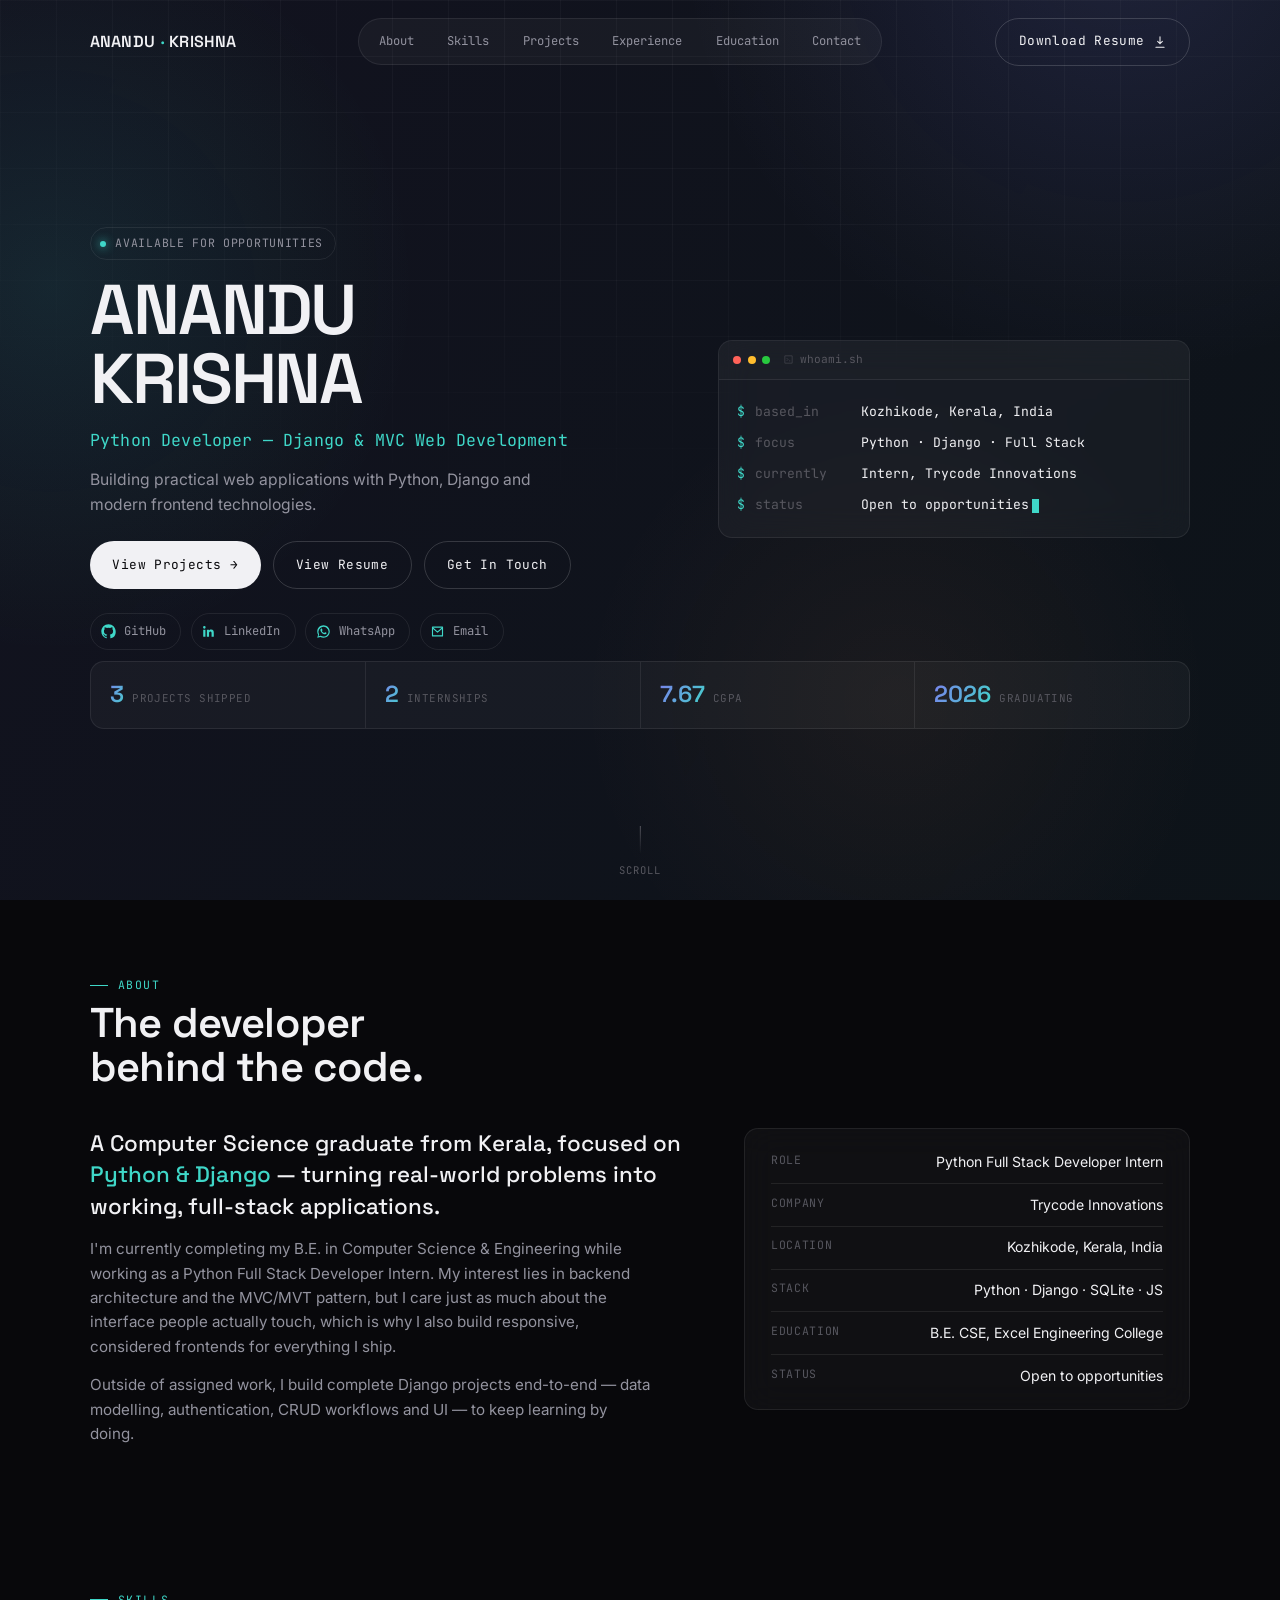
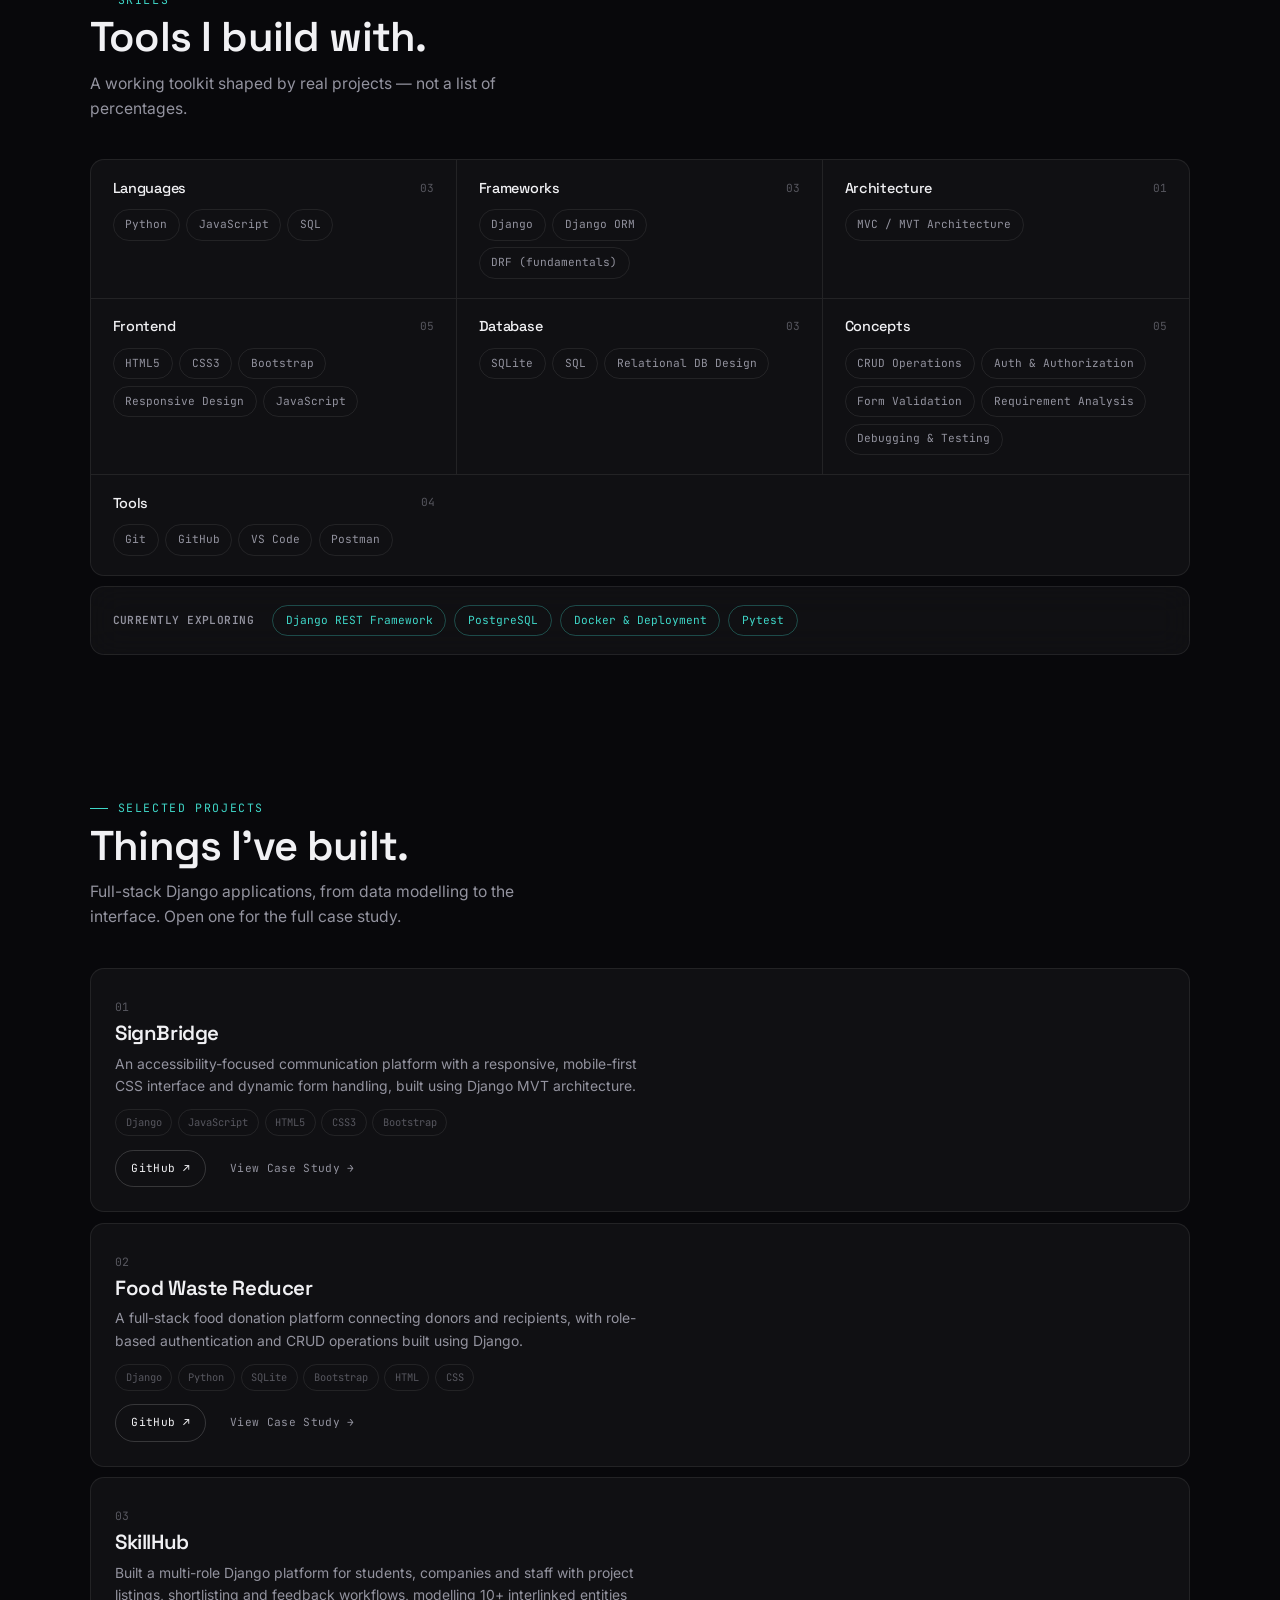
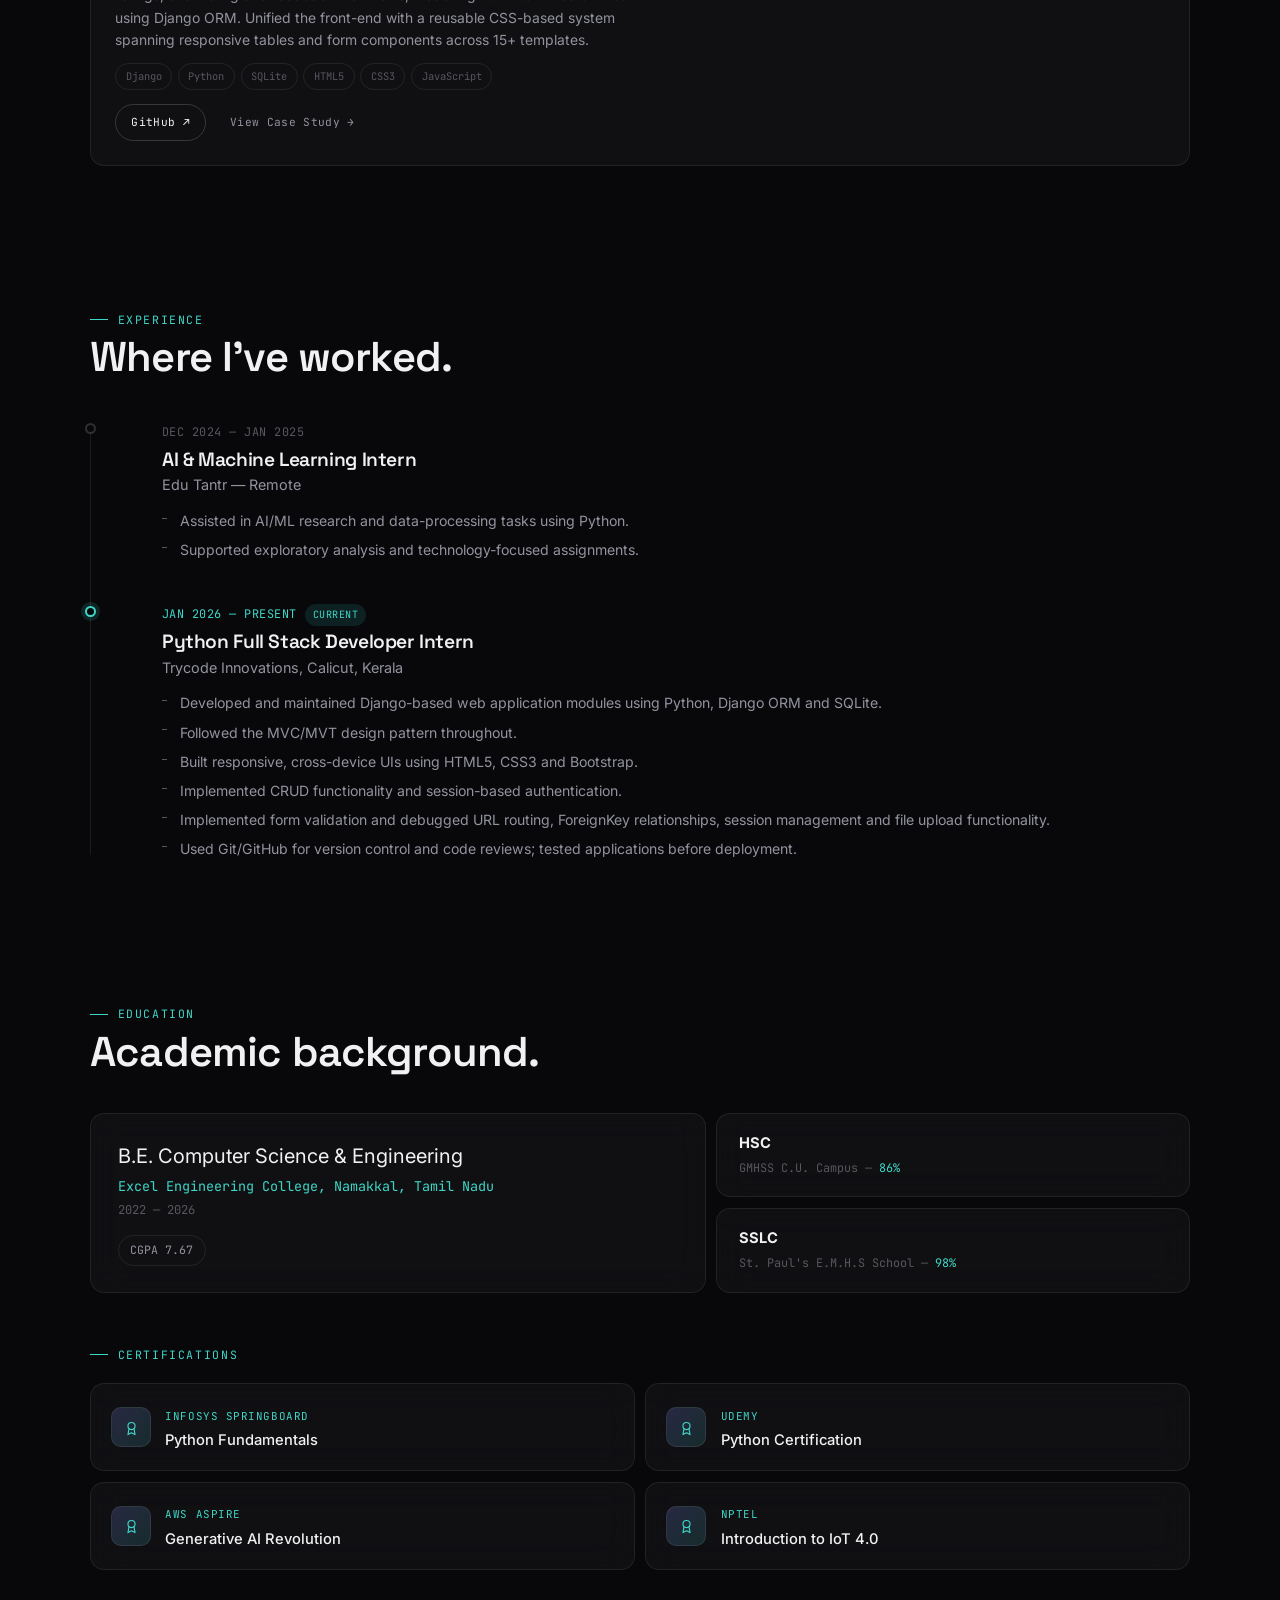
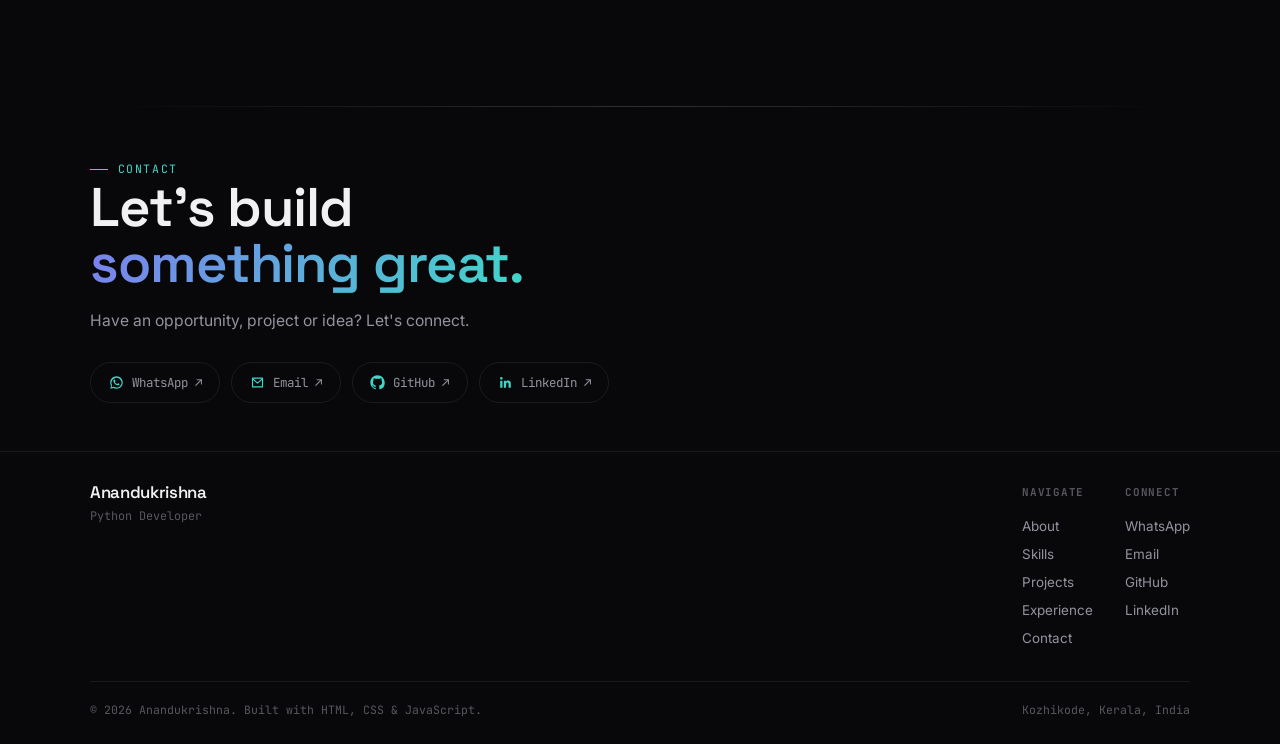
==== index.html @ 9c90a374 "Add portfolio website" ====
<!DOCTYPE html>
<html lang="en">
<head>
<meta charset="UTF-8">
<meta name="viewport" content="width=device-width, initial-scale=1, viewport-fit=cover">
<title>Anandukrishna — Python Developer | Django &amp; Full Stack Web Development</title>
<meta name="description" content="Portfolio of Anandukrishna, a Python developer specializing in Django and full-stack web development. Explore projects including SignBridge, Food Waste Reducer and SkillHub.">
<meta name="author" content="Anandukrishna">
<link rel="canonical" href="https://anandukrishnavp.example.com/">

<!-- Open Graph -->
<meta property="og:type" content="website">
<meta property="og:title" content="Anandukrishna — Python Developer">
<meta property="og:description" content="Python / Django developer building practical, full-stack web applications.">
<meta property="og:url" content="https://anandukrishnavp.example.com/">
<meta property="og:image" content="assets/images/og-cover.jpg">

<!-- Twitter -->
<meta name="twitter:card" content="summary_large_image">
<meta name="twitter:title" content="Anandukrishna — Python Developer">
<meta name="twitter:description" content="Python / Django developer building practical, full-stack web applications.">
<meta name="twitter:image" content="assets/images/og-cover.jpg">

<link rel="icon" href="assets/icons/favicon.svg" type="image/svg+xml">
<link rel="manifest" href="site.webmanifest">
<meta name="theme-color" content="#08080b">

<link rel="preconnect" href="https://fonts.googleapis.com">
<link rel="preconnect" href="https://fonts.gstatic.com" crossorigin>
<link rel="stylesheet" href="css/style.css">
<link rel="stylesheet" href="css/responsive.css">
<link rel="stylesheet" href="css/animations.css">

<!-- Structured data -->
<script type="application/ld+json">
{
  "@context": "https://schema.org",
  "@type": "Person",
  "name": "Anandukrishna",
  "jobTitle": "Python Developer",
  "email": "mailto:anandukrrishna@gmail.com",
  "url": "https://anandukrishnavp.example.com/",
  "sameAs": [
    "https://linkedin.com/in/anandukrishnavp88",
    "https://github.com/anandukrishna-git"
  ],
  "address": {
    "@type": "PostalAddress",
    "addressLocality": "Kozhikode",
    "addressRegion": "Kerala",
    "addressCountry": "IN"
  }
}
</script>
</head>
<body>

<a href="#main" class="skip-link">Skip to content</a>

<!-- ============ AMBIENT BACKGROUND ============ -->
<div class="bg-field" aria-hidden="true"></div>
<div class="bg-grid" aria-hidden="true"></div>

<!-- ============ LOADER ============ -->
<div id="loader" aria-hidden="true">
  <div class="loader-name mono">anandukrishna.init</div>
  <div class="loader-bar"><div class="loader-bar-fill" id="loader-fill"></div></div>
</div>

<!-- ============ SCROLL PROGRESS ============ -->
<div id="scroll-progress"></div>

<!-- ============ NAVIGATION ============ -->
<header id="navbar">
  <div class="wrap nav-inner">
    <button type="button" class="nav-logo" id="profile-trigger" aria-haspopup="dialog" aria-expanded="false" aria-controls="profile-popover">
      ANANDU<span class="dot">·</span>KRISHNA
    </button>

    <!-- Compact profile popover, anchored under the navbar name -->
    <div class="profile-popover" id="profile-popover" role="dialog" aria-label="Profile" aria-hidden="true">
      <span class="profile-popover-avatar">
        <img src="assets/profile/dummy-profile.svg" alt="Anandukrishna profile photo">
      </span>
      <span class="profile-popover-name">Anandukrishna</span>
      <span class="profile-popover-role mono">Python Developer</span>
      <span class="profile-popover-loc mono">
        <svg viewBox="0 0 24 24" fill="none" stroke="currentColor" stroke-width="1.8" stroke-linecap="round" stroke-linejoin="round" aria-hidden="true"><path d="M12 21s7-6.5 7-11.5A7 7 0 0 0 5 9.5C5 14.5 12 21 12 21z"/><circle cx="12" cy="9.5" r="2.3"/></svg>
        Kozhikode, Kerala, India
      </span>
    </div>

    <nav class="nav-links" aria-label="Primary">
      <a href="#about" data-nav>About</a>
      <a href="#skills" data-nav>Skills</a>
      <a href="#projects" data-nav>Projects</a>
      <a href="#experience" data-nav>Experience</a>
      <a href="#education" data-nav>Education</a>
      <a href="#contact" data-nav>Contact</a>
    </nav>
    <div class="nav-right">
      <a href="assets/resume/Anandukrishna_Python_Developer_Resume.pdf" download class="btn btn-outline nav-resume">
        <span class="nav-resume-full">Download Resume</span><span class="nav-resume-short">Resume</span>
        <svg viewBox="0 0 24 24" fill="none" stroke="currentColor" stroke-width="1.8" stroke-linecap="round" stroke-linejoin="round"><path d="M12 3v12m0 0-4-4m4 4 4-4M5 21h14"/></svg>
      </a>
      <button class="nav-toggle" id="nav-toggle" aria-label="Open menu" aria-expanded="false" aria-controls="mobile-menu">
        <span></span><span></span><span></span>
      </button>
    </div>
  </div>
</header>

<!-- ============ MOBILE MENU (compact dropdown) ============ -->
<div class="mobile-menu" id="mobile-menu" aria-hidden="true">
  <nav aria-label="Mobile" class="mobile-menu-nav">
    <a href="#about" data-nav-mobile><span>About</span></a>
    <a href="#skills" data-nav-mobile><span>Skills</span></a>
    <a href="#projects" data-nav-mobile><span>Projects</span></a>
    <a href="#experience" data-nav-mobile><span>Experience</span></a>
    <a href="#education" data-nav-mobile><span>Education</span></a>
    <a href="#contact" data-nav-mobile><span>Contact</span></a>
  </nav>
  <div class="mobile-menu-divider"></div>
  <div class="mobile-menu-socials">
    <a href="https://wa.me/918921303751" target="_blank" rel="noopener">WhatsApp ↗</a>
    <a href="mailto:anandukrrishna@gmail.com">Email ↗</a>
    <a href="https://github.com/anandukrishna-git" target="_blank" rel="noopener">GitHub ↗</a>
    <a href="https://linkedin.com/in/anandukrishnavp88" target="_blank" rel="noopener">LinkedIn ↗</a>
  </div>
  <div class="mobile-menu-divider"></div>
  <a href="assets/resume/Anandukrishna_Python_Developer_Resume.pdf" download class="btn btn-primary mobile-menu-resume">
    Download Resume
    <svg viewBox="0 0 24 24" fill="none" stroke="currentColor" stroke-width="1.8" stroke-linecap="round" stroke-linejoin="round"><path d="M12 3v12m0 0-4-4m4 4 4-4M5 21h14"/></svg>
  </a>
</div>

<main id="main">

  <!-- ============ HERO ============ -->
  <section id="hero">
    <div class="wrap">
      <div class="hero-grid">
        <div class="hero-main">
          <div class="hero-status"><span class="status-dot"></span> AVAILABLE FOR OPPORTUNITIES</div>
          <h1 class="hero-name">
            <span class="line">ANANDU</span>
            <span class="line">KRISHNA</span>
          </h1>
          <div class="hero-role mono">Python Developer — Django &amp; MVC Web Development</div>
          <p class="hero-desc">Building practical web applications with Python, Django and modern frontend technologies.</p>
          <div class="hero-cta">
            <a href="#projects" class="btn btn-primary">View Projects →</a>
            <a href="assets/resume/Anandukrishna_Python_Developer_Resume.pdf" id="view-resume" target="_blank" rel="noopener" class="btn btn-outline">View Resume</a>
            <a href="#contact" class="btn btn-outline">Get In Touch</a>
          </div>
          <div class="hero-socials">
            <a href="https://github.com/anandukrishna-git" target="_blank" rel="noopener">
              <svg viewBox="0 0 24 24" fill="currentColor" aria-hidden="true"><path d="M12 .5C5.65.5.5 5.65.5 12c0 5.08 3.29 9.39 7.86 10.91.58.1.79-.25.79-.56 0-.28-.01-1.02-.02-2-3.2.7-3.88-1.54-3.88-1.54-.52-1.34-1.28-1.7-1.28-1.7-1.05-.72.08-.7.08-.7 1.16.08 1.77 1.2 1.77 1.2 1.03 1.77 2.71 1.26 3.37.96.1-.75.4-1.26.73-1.55-2.56-.29-5.25-1.28-5.25-5.7 0-1.26.45-2.29 1.19-3.1-.12-.29-.52-1.46.11-3.05 0 0 .97-.31 3.18 1.18a11 11 0 0 1 5.79 0c2.2-1.49 3.17-1.18 3.17-1.18.64 1.59.24 2.76.12 3.05.74.81 1.18 1.84 1.18 3.1 0 4.43-2.69 5.4-5.26 5.69.41.36.78 1.08.78 2.17 0 1.56-.02 2.82-.02 3.2 0 .31.21.67.8.56A10.52 10.52 0 0 0 23.5 12c0-6.35-5.15-11.5-11.5-11.5z"/></svg>
              GitHub
            </a>
            <a href="https://linkedin.com/in/anandukrishnavp88" target="_blank" rel="noopener">
              <svg viewBox="0 0 24 24" fill="currentColor" aria-hidden="true"><path d="M20.45 20.45h-3.55v-5.57c0-1.33-.02-3.03-1.85-3.03-1.86 0-2.14 1.45-2.14 2.94v5.66H9.36V9h3.41v1.56h.05c.48-.9 1.63-1.85 3.36-1.85 3.6 0 4.27 2.37 4.27 5.45v6.29zM5.34 7.43a2.06 2.06 0 1 1 0-4.12 2.06 2.06 0 0 1 0 4.12zM7.12 20.45H3.56V9h3.56v11.45z"/></svg>
              LinkedIn
            </a>
            <a href="https://wa.me/918921303751" target="_blank" rel="noopener">
              <svg viewBox="0 0 24 24" fill="currentColor" aria-hidden="true"><path d="M12.02 2C6.5 2 2 6.48 2 12c0 1.85.5 3.58 1.36 5.07L2 22l5.07-1.33A9.94 9.94 0 0 0 12.02 22c5.52 0 10-4.48 10-10s-4.48-10-10-10zm0 18.13c-1.6 0-3.13-.44-4.44-1.24l-.32-.19-3.15.83.84-3.07-.21-.32A8.12 8.12 0 1 1 20.15 12c0 4.5-3.63 8.13-8.13 8.13zm4.5-6.1c-.25-.12-1.45-.72-1.68-.8-.23-.08-.39-.12-.56.12-.16.25-.64.8-.78.96-.14.16-.29.18-.53.06-.25-.12-1.05-.39-2-1.23-.74-.66-1.24-1.48-1.39-1.73-.14-.25-.02-.38.11-.5.11-.11.25-.29.37-.43.12-.15.16-.25.24-.41.08-.17.04-.31-.02-.43-.06-.12-.56-1.36-.77-1.86-.2-.49-.41-.42-.56-.43-.14-.01-.31-.01-.47-.01-.16 0-.43.06-.65.31-.23.25-.85.83-.85 2.03s.87 2.36 1 2.52c.12.16 1.7 2.6 4.13 3.64.58.25 1.03.4 1.38.51.58.18 1.11.16 1.53.1.47-.07 1.45-.59 1.65-1.16.2-.57.2-1.06.14-1.16-.06-.1-.22-.16-.47-.28z"/></svg>
              WhatsApp
            </a>
            <a href="mailto:anandukrrishna@gmail.com">
              <svg viewBox="0 0 24 24" fill="none" stroke="currentColor" stroke-width="1.8" stroke-linecap="round" stroke-linejoin="round" aria-hidden="true"><path d="M4 5h16v14H4z"/><path d="m4 6 8 7 8-7"/></svg>
              Email
            </a>
          </div>
        </div>

        <div class="glass terminal" aria-hidden="true">
          <div class="terminal-bar">
            <span class="dots"><span></span><span></span><span></span></span>
            <span class="terminal-title">
              <svg viewBox="0 0 24 24" fill="none" stroke="currentColor" stroke-width="1.6"><path d="M4 4h16v16H4z"/><path d="m8 9 3 3-3 3M13 15h3"/></svg>
              whoami.sh
            </span>
          </div>
          <div class="terminal-body">
            <div class="terminal-row"><span class="prompt">$</span><span class="key">based_in</span><span class="val">Kozhikode, Kerala, India</span></div>
            <div class="terminal-row"><span class="prompt">$</span><span class="key">focus</span><span class="val">Python · Django · Full Stack</span></div>
            <div class="terminal-row"><span class="prompt">$</span><span class="key">currently</span><span class="val">Intern, Trycode Innovations</span></div>
            <div class="terminal-row"><span class="prompt">$</span><span class="key">status</span><span class="val">Open to opportunities<span class="terminal-cursor"></span></span></div>
          </div>
        </div>
      </div>

      <div class="stats-row reveal">
        <div class="stat-cell"><span class="stat-num">3</span><span class="stat-label">Projects Shipped</span></div>
        <div class="stat-cell"><span class="stat-num">2</span><span class="stat-label">Internships</span></div>
        <div class="stat-cell"><span class="stat-num">7.67</span><span class="stat-label">CGPA</span></div>
        <div class="stat-cell"><span class="stat-num">2026</span><span class="stat-label">Graduating</span></div>
      </div>
    </div>
    <div class="hero-scroll-cue"><span class="scroll-line"></span>SCROLL</div>
  </section>

  <!-- ============ ABOUT ============ -->
  <section id="about">
    <div class="wrap">
      <div class="section-head reveal">
        <span class="eyebrow">About</span>
        <h2 class="section-title">The developer<br>behind the code.</h2>
      </div>
      <div class="about-grid">
        <div class="reveal">
          <p class="about-lead">A Computer Science graduate from Kerala, focused on <em>Python &amp; Django</em> — turning real-world problems into working, full-stack applications.</p>
          <p class="about-copy">I'm currently completing my B.E. in Computer Science &amp; Engineering while working as a Python Full Stack Developer Intern. My interest lies in backend architecture and the MVC/MVT pattern, but I care just as much about the interface people actually touch, which is why I also build responsive, considered frontends for everything I ship.</p>
          <p class="about-copy">Outside of assigned work, I build complete Django projects end-to-end — data modelling, authentication, CRUD workflows and UI — to keep learning by doing.</p>
        </div>
        <div class="glass about-panel reveal">
          <div class="about-panel-row"><span>Role</span><span>Python Full Stack Developer Intern</span></div>
          <div class="about-panel-row"><span>Company</span><span>Trycode Innovations</span></div>
          <div class="about-panel-row"><span>Location</span><span>Kozhikode, Kerala, India</span></div>
          <div class="about-panel-row"><span>Stack</span><span>Python · Django · SQLite · JS</span></div>
          <div class="about-panel-row"><span>Education</span><span>B.E. CSE, Excel Engineering College</span></div>
          <div class="about-panel-row"><span>Status</span><span>Open to opportunities</span></div>
        </div>
      </div>
    </div>
  </section>

  <!-- ============ SKILLS ============ -->
  <section id="skills">
    <div class="wrap">
      <div class="section-head reveal">
        <span class="eyebrow">Skills</span>
        <h2 class="section-title">Tools I build with.</h2>
        <p class="section-sub">A working toolkit shaped by real projects — not a list of percentages.</p>
      </div>
      <div class="skills-groups">
        <div class="skill-group reveal">
          <div class="skill-group-head"><h4>Languages</h4><span class="count">03</span></div>
          <div class="skill-tags"><span class="skill-tag">Python</span><span class="skill-tag">JavaScript</span><span class="skill-tag">SQL</span></div>
        </div>
        <div class="skill-group reveal">
          <div class="skill-group-head"><h4>Frameworks</h4><span class="count">03</span></div>
          <div class="skill-tags"><span class="skill-tag">Django</span><span class="skill-tag">Django ORM</span><span class="skill-tag">DRF (fundamentals)</span></div>
        </div>
        <div class="skill-group reveal">
          <div class="skill-group-head"><h4>Architecture</h4><span class="count">01</span></div>
          <div class="skill-tags"><span class="skill-tag">MVC / MVT Architecture</span></div>
        </div>
        <div class="skill-group reveal">
          <div class="skill-group-head"><h4>Frontend</h4><span class="count">05</span></div>
          <div class="skill-tags"><span class="skill-tag">HTML5</span><span class="skill-tag">CSS3</span><span class="skill-tag">Bootstrap</span><span class="skill-tag">Responsive Design</span><span class="skill-tag">JavaScript</span></div>
        </div>
        <div class="skill-group reveal">
          <div class="skill-group-head"><h4>Database</h4><span class="count">03</span></div>
          <div class="skill-tags"><span class="skill-tag">SQLite</span><span class="skill-tag">SQL</span><span class="skill-tag">Relational DB Design</span></div>
        </div>
        <div class="skill-group reveal">
          <div class="skill-group-head"><h4>Concepts</h4><span class="count">05</span></div>
          <div class="skill-tags"><span class="skill-tag">CRUD Operations</span><span class="skill-tag">Auth &amp; Authorization</span><span class="skill-tag">Form Validation</span><span class="skill-tag">Requirement Analysis</span><span class="skill-tag">Debugging &amp; Testing</span></div>
        </div>
        <div class="skill-group reveal">
          <div class="skill-group-head"><h4>Tools</h4><span class="count">04</span></div>
          <div class="skill-tags"><span class="skill-tag">Git</span><span class="skill-tag">GitHub</span><span class="skill-tag">VS Code</span><span class="skill-tag">Postman</span></div>
        </div>
      </div>
      <div class="glass learning-card reveal">
        <h4>Currently exploring</h4>
        <div class="learning-tags">
          <span>Django REST Framework</span>
          <span>PostgreSQL</span>
          <span>Docker &amp; Deployment</span>
          <span>Pytest</span>
        </div>
      </div>
    </div>
  </section>

  <!-- ============ PROJECTS ============ -->
  <section id="projects">
    <div class="wrap">
      <div class="section-head reveal">
        <span class="eyebrow">Selected Projects</span>
        <h2 class="section-title">Things I've built.</h2>
        <p class="section-sub">Full-stack Django applications, from data modelling to the interface. Open one for the full case study.</p>
      </div>
      <div class="project-list" id="project-list"><!-- injected by js/projects.js --></div>
    </div>
  </section>

  <!-- ============ EXPERIENCE ============ -->
  <section id="experience">
    <div class="wrap">
      <div class="section-head reveal">
        <span class="eyebrow">Experience</span>
        <h2 class="section-title">Where I've worked.</h2>
      </div>
      <div class="timeline reveal">
        <div class="timeline-line"><div class="timeline-progress" id="timeline-progress"></div></div>

        <div class="timeline-item">
          <span class="timeline-dot"></span>
          <div class="timeline-period">DEC 2024 — JAN 2025</div>
          <h3 class="timeline-role">AI &amp; Machine Learning Intern</h3>
          <div class="timeline-org">Edu Tantr — Remote</div>
          <ul class="timeline-list">
            <li>Assisted in AI/ML research and data-processing tasks using Python.</li>
            <li>Supported exploratory analysis and technology-focused assignments.</li>
          </ul>
        </div>

        <div class="timeline-item is-current">
          <span class="timeline-dot"></span>
          <div class="timeline-period">JAN 2026 — PRESENT <span class="timeline-badge">CURRENT</span></div>
          <h3 class="timeline-role">Python Full Stack Developer Intern</h3>
          <div class="timeline-org">Trycode Innovations, Calicut, Kerala</div>
          <ul class="timeline-list">
            <li>Developed and maintained Django-based web application modules using Python, Django ORM and SQLite.</li>
            <li>Followed the MVC/MVT design pattern throughout.</li>
            <li>Built responsive, cross-device UIs using HTML5, CSS3 and Bootstrap.</li>
            <li>Implemented CRUD functionality and session-based authentication.</li>
            <li>Implemented form validation and debugged URL routing, ForeignKey relationships, session management and file upload functionality.</li>
            <li>Used Git/GitHub for version control and code reviews; tested applications before deployment.</li>
          </ul>
        </div>
      </div>
    </div>
  </section>

  <!-- ============ EDUCATION ============ -->
  <section id="education">
    <div class="wrap">
      <div class="section-head reveal">
        <span class="eyebrow">Education</span>
        <h2 class="section-title">Academic background.</h2>
      </div>
      <div class="edu-grid">
        <div class="glass edu-main reveal">
          <div class="edu-degree">B.E. Computer Science &amp; Engineering</div>
          <div class="edu-school">Excel Engineering College, Namakkal, Tamil Nadu</div>
          <div class="edu-period">2022 — 2026</div>
          <span class="edu-cgpa">CGPA 7.67</span>
        </div>
        <div class="edu-secondary reveal">
          <div class="glass">
            <h5>HSC</h5>
            <p>GMHSS C.U. Campus — <span class="score">86%</span></p>
          </div>
          <div class="glass">
            <h5>SSLC</h5>
            <p>St. Paul's E.M.H.S School — <span class="score">98%</span></p>
          </div>
        </div>
      </div>

      <div class="section-head reveal cert-head">
        <span class="eyebrow">Certifications</span>
      </div>
      <div class="cert-grid" id="cert-grid"><!-- injected --></div>
    </div>
  </section>

  <!-- ============ CONTACT ============ -->
  <section id="contact">
    <div class="wrap">
      <div class="divider reveal contact-divider"></div>
      <span class="eyebrow reveal">Contact</span>
      <h2 class="contact-headline reveal">Let's build<br><span class="gradient-text">something great.</span></h2>
      <p class="contact-sub reveal">Have an opportunity, project or idea? Let's connect.</p>

      <div class="contact-socials reveal">
        <a class="social-pill" href="https://wa.me/918921303751" target="_blank" rel="noopener">
          <svg viewBox="0 0 24 24" fill="currentColor" aria-hidden="true"><path d="M12.02 2C6.5 2 2 6.48 2 12c0 1.85.5 3.58 1.36 5.07L2 22l5.07-1.33A9.94 9.94 0 0 0 12.02 22c5.52 0 10-4.48 10-10s-4.48-10-10-10zm0 18.13c-1.6 0-3.13-.44-4.44-1.24l-.32-.19-3.15.83.84-3.07-.21-.32A8.12 8.12 0 1 1 20.15 12c0 4.5-3.63 8.13-8.13 8.13zm4.5-6.1c-.25-.12-1.45-.72-1.68-.8-.23-.08-.39-.12-.56.12-.16.25-.64.8-.78.96-.14.16-.29.18-.53.06-.25-.12-1.05-.39-2-1.23-.74-.66-1.24-1.48-1.39-1.73-.14-.25-.02-.38.11-.5.11-.11.25-.29.37-.43.12-.15.16-.25.24-.41.08-.17.04-.31-.02-.43-.06-.12-.56-1.36-.77-1.86-.2-.49-.41-.42-.56-.43-.14-.01-.31-.01-.47-.01-.16 0-.43.06-.65.31-.23.25-.85.83-.85 2.03s.87 2.36 1 2.52c.12.16 1.7 2.6 4.13 3.64.58.25 1.03.4 1.38.51.58.18 1.11.16 1.53.1.47-.07 1.45-.59 1.65-1.16.2-.57.2-1.06.14-1.16-.06-.1-.22-.16-.47-.28z"/></svg>
          WhatsApp ↗
        </a>
        <a class="social-pill" href="mailto:anandukrrishna@gmail.com">
          <svg viewBox="0 0 24 24" fill="none" stroke="currentColor" stroke-width="1.8" stroke-linecap="round" stroke-linejoin="round" aria-hidden="true"><path d="M4 5h16v14H4z"/><path d="m4 6 8 7 8-7"/></svg>
          Email ↗
        </a>
        <a class="social-pill" href="https://github.com/anandukrishna-git" target="_blank" rel="noopener">
          <svg viewBox="0 0 24 24" fill="currentColor" aria-hidden="true"><path d="M12 .5C5.65.5.5 5.65.5 12c0 5.08 3.29 9.39 7.86 10.91.58.1.79-.25.79-.56 0-.28-.01-1.02-.02-2-3.2.7-3.88-1.54-3.88-1.54-.52-1.34-1.28-1.7-1.28-1.7-1.05-.72.08-.7.08-.7 1.16.08 1.77 1.2 1.77 1.2 1.03 1.77 2.71 1.26 3.37.96.1-.75.4-1.26.73-1.55-2.56-.29-5.25-1.28-5.25-5.7 0-1.26.45-2.29 1.19-3.1-.12-.29-.52-1.46.11-3.05 0 0 .97-.31 3.18 1.18a11 11 0 0 1 5.79 0c2.2-1.49 3.17-1.18 3.17-1.18.64 1.59.24 2.76.12 3.05.74.81 1.18 1.84 1.18 3.1 0 4.43-2.69 5.4-5.26 5.69.41.36.78 1.08.78 2.17 0 1.56-.02 2.82-.02 3.2 0 .31.21.67.8.56A10.52 10.52 0 0 0 23.5 12c0-6.35-5.15-11.5-11.5-11.5z"/></svg>
          GitHub ↗
        </a>
        <a class="social-pill" href="https://linkedin.com/in/anandukrishnavp88" target="_blank" rel="noopener">
          <svg viewBox="0 0 24 24" fill="currentColor" aria-hidden="true"><path d="M20.45 20.45h-3.55v-5.57c0-1.33-.02-3.03-1.85-3.03-1.86 0-2.14 1.45-2.14 2.94v5.66H9.36V9h3.41v1.56h.05c.48-.9 1.63-1.85 3.36-1.85 3.6 0 4.27 2.37 4.27 5.45v6.29zM5.34 7.43a2.06 2.06 0 1 1 0-4.12 2.06 2.06 0 0 1 0 4.12zM7.12 20.45H3.56V9h3.56v11.45z"/></svg>
          LinkedIn ↗
        </a>
      </div>
    </div>
  </section>

</main>

<!-- ============ FOOTER ============ -->
<footer>
  <div class="wrap">
    <div class="footer-grid">
      <div class="footer-brand">
        <h4>Anandukrishna</h4>
        <p>Python Developer</p>
      </div>
      <div class="footer-links">
        <div class="footer-col">
          <h6>Navigate</h6>
          <a href="#about">About</a>
          <a href="#skills">Skills</a>
          <a href="#projects">Projects</a>
          <a href="#experience">Experience</a>
          <a href="#contact">Contact</a>
        </div>
        <div class="footer-col">
          <h6>Connect</h6>
          <a href="https://wa.me/918921303751" target="_blank" rel="noopener">WhatsApp</a>
          <a href="mailto:anandukrrishna@gmail.com">Email</a>
          <a href="https://github.com/anandukrishna-git" target="_blank" rel="noopener">GitHub</a>
          <a href="https://linkedin.com/in/anandukrishnavp88" target="_blank" rel="noopener">LinkedIn</a>
        </div>
      </div>
    </div>
    <div class="footer-bottom">
      <span>© <span id="year">2026</span> Anandukrishna. Built with HTML, CSS &amp; JavaScript.</span>
      <span>Kozhikode, Kerala, India</span>
    </div>
  </div>
</footer>

<!-- ============ SHARED MODAL (Projects + Certifications) ============ -->
<div class="modal-overlay" id="modal-overlay" aria-hidden="true">
  <div class="modal-card" role="dialog" aria-modal="true" aria-labelledby="modal-title">
    <button class="modal-close" id="modal-close" type="button" aria-label="Close dialog">
      <svg viewBox="0 0 24 24" fill="none" stroke="currentColor" stroke-width="1.6" stroke-linecap="round"><path d="M6 6l12 12M18 6L6 18"/></svg>
    </button>
    <div class="modal-body" id="modal-body"><!-- injected by js/projects.js --></div>
  </div>
</div>

<!-- ============ SCRIPTS ============ -->
<script src="js/projects.js"></script>
<script src="js/navigation.js"></script>
<script src="js/animations.js"></script>
<script src="js/resume.js"></script>
<script src="js/main.js"></script>
</body>
</html>
---- css/style.css ----
/* ==========================================================================
   ANANDUKRISHNA — PORTFOLIO
   Design system + base styles
   ========================================================================== */

@import url('https://fonts.googleapis.com/css2?family=Space+Grotesk:wght@400..700&family=Inter:wght@400..700&family=JetBrains+Mono:wght@400;500;600&display=swap');

/* ---------------------------------------------------------------------- */
/* Design tokens                                                          */
/* ---------------------------------------------------------------------- */
:root{
  /* surfaces */
  --bg:#08080b;
  --bg-alt:#0b0b10;
  --surface:rgba(255,255,255,.035);
  --surface-hover:rgba(255,255,255,.06);
  --surface-solid:#111116;
  --border:rgba(255,255,255,.08);
  --border-strong:rgba(255,255,255,.16);
  --overlay:rgba(6,6,9,.78);

  /* text */
  --text-1:#f1f1f4;
  --text-2:#93939f;
  --text-3:#57575f;

  /* accents */
  --accent:#7c7fee;          /* indigo-violet */
  --accent-2:#3fd7c8;        /* teal */
  --signal:#ff9d6c;          /* warm coral — used sparingly for "live/current" moments */
  --accent-rgb:124,127,238;
  --accent-2-rgb:63,215,200;
  --signal-rgb:255,157,108;

  --glow:0 0 60px rgba(var(--accent-rgb),.16);
  --shadow-soft:0 24px 60px rgba(0,0,0,.5);
  --shadow-modal:0 30px 90px rgba(0,0,0,.6);

  /* radius */
  --r-s:8px;
  --r-m:14px;
  --r-l:20px;
  --r-pill:999px;

  /* type */
  --font-display:'Space Grotesk','Inter',sans-serif;
  --font-body:'Inter',sans-serif;
  --font-mono:'JetBrains Mono',monospace;

  /* motion */
  --ease-out:cubic-bezier(.16,.84,.44,1);
  --ease-in-out:cubic-bezier(.65,0,.35,1);
  --dur-s:.2s;
  --dur-m:.35s;
  --dur-l:.6s;

  /* spacing rhythm */
  --space-3xs:.25rem;
  --space-2xs:.5rem;
  --space-xs:.65rem;
  --space-sm:1rem;
  --space-md:1.5rem;
  --space-lg:2.1rem;
  --space-xl:2.8rem;
  --space-2xl:3.75rem;

  /* the small, consistent gap used between stacked independent cards */
  --card-gap:.65rem;

  --section-pad:clamp(2.5rem,5.5vw,4.25rem);
}

/* ---------------------------------------------------------------------- */
/* Reset                                                                   */
/* ---------------------------------------------------------------------- */
*,*::before,*::after{box-sizing:border-box;margin:0;padding:0;}
html{
  scroll-behavior:auto;
  -webkit-text-size-adjust:100%;
  /* Hide the browser's page scrollbar visually — the page itself remains
     fully scrollable via wheel/trackpad/touch/keyboard. */
  scrollbar-width:none;       /* Firefox */
  -ms-overflow-style:none;    /* legacy Edge/IE */
}
html::-webkit-scrollbar{width:0;height:0;background:transparent;} /* Chrome/Edge/WebKit */
body{
  background:var(--bg);
  color:var(--text-1);
  font-family:var(--font-body);
  font-size:16px;
  line-height:1.6;
  overflow-x:hidden;
  -webkit-font-smoothing:antialiased;
  text-rendering:optimizeLegibility;
}
img,svg{display:block;max-width:100%;}
a{color:inherit;text-decoration:none;}
button{font:inherit;color:inherit;background:none;border:none;cursor:pointer;}
ul{list-style:none;}
input,textarea{font:inherit;}
::selection{background:var(--accent);color:#fff;}

.skip-link{
  position:absolute;top:-100px;left:1rem;z-index:1200;
  background:var(--accent);color:#fff;padding:.75rem 1.25rem;border-radius:var(--r-s);
  transition:top var(--dur-s) var(--ease-out);
  font-family:var(--font-mono);font-size:.85rem;
}
.skip-link:focus{top:1rem;}
:focus-visible{outline:2px solid var(--accent-2);outline-offset:3px;border-radius:4px;}

.visually-hidden{
  position:absolute!important;width:1px;height:1px;padding:0;margin:-1px;
  overflow:hidden;clip:rect(0,0,0,0);white-space:nowrap;border:0;
}

/* ---------------------------------------------------------------------- */
/* Ambient background — signature element                                 */
/* A soft, slowly drifting layered gradient (no shapes, dots or dashed    */
/* network lines) plus a faint fixed grid texture. Pure CSS, no canvas /  */
/* WebGL, so it costs nothing on low-end devices and never overflows.     */
/* ---------------------------------------------------------------------- */
.bg-field{
  position:fixed;inset:0;z-index:-2;pointer-events:none;
  background:
    radial-gradient(58vw 58vw at 88% -8%, rgba(var(--accent-rgb),.15), transparent 60%),
    radial-gradient(46vw 46vw at 4% 32%, rgba(var(--accent-2-rgb),.1), transparent 62%),
    radial-gradient(38vw 38vw at 70% 78%, rgba(var(--signal-rgb),.05), transparent 65%),
    linear-gradient(120deg, rgba(var(--accent-rgb),.09), rgba(var(--accent-2-rgb),.06) 45%, rgba(var(--signal-rgb),.04) 75%, var(--bg));
  background-size:auto,auto,auto,320% 320%;
  background-repeat:no-repeat;
  animation:bg-drift 26s var(--ease-in-out) infinite;
  will-change:background-position;
}
@keyframes bg-drift{
  0%{background-position:center,center,center,0% 30%;}
  50%{background-position:center,center,center,100% 70%;}
  100%{background-position:center,center,center,0% 30%;}
}
.bg-grid{
  position:fixed;inset:0;z-index:-1;pointer-events:none;
  background-image:
    linear-gradient(rgba(255,255,255,.03) 1px, transparent 1px),
    linear-gradient(90deg, rgba(255,255,255,.03) 1px, transparent 1px);
  background-size:56px 56px;
  mask-image:radial-gradient(85% 65% at 50% 0%, #000 40%, transparent 92%);
  -webkit-mask-image:radial-gradient(85% 65% at 50% 0%, #000 40%, transparent 92%);
}

/* ---------------------------------------------------------------------- */
/* Typography                                                              */
/* ---------------------------------------------------------------------- */
.eyebrow{
  font-family:var(--font-mono);
  font-size:.72rem;
  letter-spacing:.14em;
  text-transform:uppercase;
  color:var(--accent-2);
  display:inline-flex;align-items:center;gap:.6rem;
}
.eyebrow::before{
  content:'';width:18px;height:1px;background:var(--accent-2);display:inline-block;
}
h1,h2,h3,h4{
  font-family:var(--font-display);
  font-weight:600;
  line-height:1.06;
  letter-spacing:-.02em;
  color:var(--text-1);
}
.section-title{
  font-size:clamp(1.7rem,3.8vw,2.6rem);
  margin-top:.4rem;
}
.section-sub{
  color:var(--text-2);
  max-width:48ch;
  font-size:.98rem;
  margin-top:.7rem;
}
.mono{font-family:var(--font-mono);}
.gradient-text{
  background:linear-gradient(120deg,var(--accent),var(--accent-2));
  -webkit-background-clip:text;background-clip:text;color:transparent;
}

/* ---------------------------------------------------------------------- */
/* Layout helpers                                                          */
/* ---------------------------------------------------------------------- */
.wrap{
  width:100%;
  max-width:1180px;
  margin:0 auto;
  padding:0 clamp(1.25rem,4vw,2.5rem);
}
section{
  position:relative;
  padding:var(--section-pad) 0;
}
.section-head{
  margin-bottom:clamp(1.6rem,3.5vw,2.4rem);
}
.glass{
  background:var(--surface);
  border:1px solid var(--border);
  backdrop-filter:blur(16px);
  -webkit-backdrop-filter:blur(16px);
  border-radius:var(--r-m);
}
.divider{
  height:1px;width:100%;
  background:linear-gradient(90deg,transparent,var(--border-strong),transparent);
}

/* ---------------------------------------------------------------------- */
/* Buttons                                                                  */
/* ---------------------------------------------------------------------- */
.btn{
  position:relative;
  display:inline-flex;align-items:center;justify-content:center;gap:.5rem;
  font-family:var(--font-mono);
  font-size:.8rem;
  letter-spacing:.03em;
  padding:.8rem 1.4rem;
  border-radius:var(--r-pill);
  transition:transform var(--dur-s) var(--ease-out),border-color var(--dur-s),background var(--dur-s),color var(--dur-s),box-shadow var(--dur-s);
  white-space:nowrap;
}
.btn-primary{
  background:var(--text-1);
  color:var(--bg);
}
.btn-primary:hover{transform:translateY(-2px);box-shadow:var(--glow);}
.btn-outline{
  border:1px solid var(--border-strong);
  color:var(--text-1);
}
.btn-outline:hover{border-color:var(--accent-2);color:var(--accent-2);transform:translateY(-2px);}
.btn-ghost{
  color:var(--text-2);
  font-size:.8rem;
  padding:.8rem .2rem;
}
.btn-ghost:hover{color:var(--text-1);}
.btn svg{width:14px;height:14px;flex:none;}
.btn[disabled],.btn.is-disabled{opacity:.5;cursor:not-allowed;}

/* Small floating notice used by the "View Resume" fallback (js/resume.js) */
.resume-notice{
  position:absolute;
  margin-top:.5rem;
  padding:.5rem .85rem;
  font-family:var(--font-mono);
  font-size:.7rem;
  color:var(--text-2);
  background:var(--surface-solid);
  border:1px solid var(--border);
  border-radius:var(--r-s);
  opacity:0;
  transform:translateY(-4px);
  pointer-events:none;
  transition:opacity var(--dur-s) var(--ease-out),transform var(--dur-s) var(--ease-out);
  z-index:5;
  white-space:nowrap;
}
.resume-notice.show{opacity:1;transform:translateY(0);}

/* ---------------------------------------------------------------------- */
/* Loader                                                                   */
/* ---------------------------------------------------------------------- */
#loader{
  position:fixed;inset:0;z-index:9999;
  background:var(--bg);
  display:flex;flex-direction:column;align-items:center;justify-content:center;gap:1.1rem;
  transition:opacity var(--dur-l) var(--ease-in-out),visibility var(--dur-l);
}
#loader.hidden{opacity:0;visibility:hidden;pointer-events:none;}
.loader-name{
  font-family:var(--font-mono);
  font-size:.85rem;
  letter-spacing:.24em;
  color:var(--text-2);
}
.loader-bar{
  width:min(160px,45vw);height:2px;background:var(--border);border-radius:2px;overflow:hidden;
}
.loader-bar-fill{
  height:100%;width:0%;
  background:linear-gradient(90deg,var(--accent),var(--accent-2));
  transition:width .2s ease-out;
}

/* ---------------------------------------------------------------------- */
/* Scroll progress                                                          */
/* ---------------------------------------------------------------------- */
#scroll-progress{
  position:fixed;top:0;left:0;height:2px;width:0%;
  background:linear-gradient(90deg,var(--accent),var(--accent-2));
  z-index:900;transition:width .1s linear;
}

/* ---------------------------------------------------------------------- */
/* Navigation                                                               */
/* ---------------------------------------------------------------------- */
#navbar{
  position:fixed;top:0;left:0;right:0;z-index:800;
  padding:1.1rem 0;
  transition:padding var(--dur-m) var(--ease-out),background var(--dur-m),border-color var(--dur-m);
}
#navbar.scrolled{
  padding:.7rem 0;
  background:var(--overlay);
  backdrop-filter:blur(14px);
  -webkit-backdrop-filter:blur(14px);
  border-bottom:1px solid var(--border);
}
.nav-inner{display:flex;align-items:center;justify-content:space-between;gap:1rem;position:relative;}
.nav-logo{
  font-family:var(--font-display);font-weight:600;font-size:1rem;letter-spacing:.01em;
  display:inline-flex;align-items:center;gap:.35rem;flex:none;
  white-space:nowrap;
  border-radius:var(--r-pill);
  padding:.3rem .5rem;
  margin-left:-.5rem;
  transition:background var(--dur-s),color var(--dur-s);
}
.nav-logo:hover,.nav-logo[aria-expanded="true"]{background:var(--surface);}
.nav-logo .dot{color:var(--accent-2);}
.nav-links{
  display:flex;align-items:center;gap:.3rem;
  background:var(--surface);
  border:1px solid var(--border);
  border-radius:var(--r-pill);
  padding:.3rem;
  flex:none;
}
.nav-links a{
  font-family:var(--font-mono);font-size:.76rem;color:var(--text-2);
  padding:.48rem .9rem;border-radius:var(--r-pill);
  transition:color var(--dur-s),background var(--dur-s);
}
.nav-links a:hover{color:var(--text-1);}
.nav-links a.active{color:var(--bg);background:var(--text-1);}
.nav-right{display:flex;align-items:center;gap:.65rem;flex:none;}

.nav-resume-short{display:none;}

.nav-toggle{
  display:none;width:38px;height:38px;border-radius:50%;border:1px solid var(--border);
  align-items:center;justify-content:center;flex-direction:column;gap:5px;
  flex:none;background:var(--surface);
  transition:border-color var(--dur-s);
}
.nav-toggle span{width:14px;height:1.5px;background:var(--text-1);transition:transform var(--dur-s),opacity var(--dur-s);}
.nav-toggle.open span:nth-child(1){transform:translateY(6px) rotate(45deg);}
.nav-toggle.open span:nth-child(2){opacity:0;}
.nav-toggle.open span:nth-child(3){transform:translateY(-6px) rotate(-45deg);}

/* ---------------------------------------------------------------------- */
/* Profile popover — small glass card anchored under the navbar name      */
/* ---------------------------------------------------------------------- */
.profile-popover{
  position:absolute;
  top:calc(100% + .6rem);
  left:0;
  z-index:850;
  width:236px;
  background:var(--overlay);
  backdrop-filter:blur(18px);
  -webkit-backdrop-filter:blur(18px);
  border:1px solid var(--border);
  border-radius:var(--r-l);
  box-shadow:var(--shadow-modal);
  padding:1.1rem 1.15rem;
  display:flex;flex-direction:column;align-items:center;text-align:center;gap:.15rem;
  opacity:0;visibility:hidden;
  transform:translateY(-8px) scale(.97);
  transform-origin:top left;
  transition:opacity var(--dur-m) var(--ease-in-out),transform var(--dur-m) var(--ease-in-out),visibility var(--dur-m);
}
.profile-popover.open{opacity:1;visibility:visible;transform:translateY(0) scale(1);}
.profile-popover-avatar{
  width:56px;height:56px;border-radius:50%;overflow:hidden;
  border:1px solid var(--border-strong);
  background:var(--surface-solid);
  margin-bottom:.65rem;
  flex:none;
}
.profile-popover-avatar img{width:100%;height:100%;object-fit:cover;}
.profile-popover-name{font-family:var(--font-display);font-size:1rem;font-weight:600;color:var(--text-1);}
.profile-popover-role{font-family:var(--font-mono);font-size:.72rem;color:var(--accent-2);margin-top:.2rem;}
.profile-popover-loc{
  display:inline-flex;align-items:center;gap:.35rem;
  font-family:var(--font-mono);font-size:.68rem;color:var(--text-3);
  margin-top:.55rem;
}
.profile-popover-loc svg{width:12px;height:12px;flex:none;color:var(--text-3);}

/* ---------------------------------------------------------------------- */
/* Mobile menu — compact dropdown panel anchored under the navbar.        */
/* Deliberately NOT a full-viewport takeover: fixed width, capped height, */
/* internal scroll only if content genuinely exceeds available space.     */
/* ---------------------------------------------------------------------- */
.mobile-menu{
  position:fixed;
  top:4.35rem;
  right:clamp(1rem,4vw,2.5rem);
  z-index:790;
  width:min(272px, calc(100vw - 2rem));
  max-height:calc(100svh - 5.6rem);
  overflow-y:auto;
  background:var(--overlay);
  backdrop-filter:blur(18px);
  -webkit-backdrop-filter:blur(18px);
  border:1px solid var(--border);
  border-radius:var(--r-l);
  box-shadow:var(--shadow-modal);
  padding:.85rem .95rem 1rem;
  display:flex;flex-direction:column;
  opacity:0;visibility:hidden;
  transform:translateY(-8px) scale(.97);
  transform-origin:top right;
  transition:opacity var(--dur-m) var(--ease-in-out),transform var(--dur-m) var(--ease-in-out),visibility var(--dur-m);
}
.mobile-menu.open{opacity:1;visibility:visible;transform:translateY(0) scale(1);}
.mobile-menu-nav{display:flex;flex-direction:column;gap:0;}
.mobile-menu-nav a{
  font-family:var(--font-display);font-size:.98rem;padding:.55rem .2rem;
  color:var(--text-2);
  transition:color var(--dur-s);
  display:flex;align-items:center;justify-content:space-between;
  border-bottom:1px solid var(--border);
}
.mobile-menu-nav a:last-child{border-bottom:none;}
.mobile-menu-nav a::after{content:'→';font-family:var(--font-mono);font-size:.85rem;opacity:0;transition:opacity var(--dur-s);}
.mobile-menu-nav a:hover,.mobile-menu-nav a:active,.mobile-menu-nav a.active{color:var(--text-1);}
.mobile-menu-nav a:hover::after,.mobile-menu-nav a.active::after{opacity:1;color:var(--accent-2);}
.mobile-menu-divider{height:1px;background:var(--border);margin:.8rem 0;flex:none;}
.mobile-menu-socials{display:flex;gap:.9rem;flex-wrap:wrap;font-family:var(--font-mono);font-size:.72rem;}
.mobile-menu-socials a{color:var(--text-2);transition:color var(--dur-s);}
.mobile-menu-socials a:hover{color:var(--accent-2);}
.mobile-menu-resume{width:100%;font-size:.76rem;padding:.68rem 1rem;}

/* ---------------------------------------------------------------------- */
/* Hero                                                                     */
/* ---------------------------------------------------------------------- */
#hero{
  min-height:100svh;
  display:flex;align-items:center;
  padding-top:5.5rem;padding-bottom:2rem;
  position:relative;
  overflow:hidden;
}
.hero-grid{
  display:grid;grid-template-columns:1.1fr .9fr;gap:clamp(1.6rem,4vw,3.2rem);align-items:center;
  position:relative;z-index:1;
}
.hero-status{
  display:inline-flex;align-items:center;gap:.6rem;
  font-family:var(--font-mono);font-size:.72rem;letter-spacing:.06em;
  color:var(--text-2);margin-bottom:1rem;
  padding:.38rem .75rem .38rem .55rem;
  border:1px solid var(--border);border-radius:var(--r-pill);
}
.status-dot{width:6px;height:6px;border-radius:50%;background:var(--accent-2);box-shadow:0 0 10px var(--accent-2);
  animation:pulse-dot 2s ease-in-out infinite;flex:none;}
@keyframes pulse-dot{0%,100%{opacity:1;}50%{opacity:.35;}}
.hero-name{
  font-size:clamp(2.4rem,5.8vw,4.4rem);
  font-weight:600;
  line-height:.98;
  letter-spacing:-.03em;
}
.hero-name .line{display:block;}
.hero-role{
  font-family:var(--font-mono);
  font-size:clamp(.9rem,1.3vw,1.08rem);
  color:var(--accent-2);
  margin-top:.85rem;
  letter-spacing:.01em;
}
.hero-desc{
  color:var(--text-2);
  max-width:50ch;
  margin-top:.8rem;
  font-size:.98rem;
}
.hero-cta{display:flex;flex-wrap:wrap;gap:.75rem;margin-top:1.5rem;position:relative;}

/* Hero social links — icon + label pills, subtle & premium (not text-only) */
.hero-socials{
  display:flex;flex-wrap:wrap;gap:.6rem;margin-top:1.5rem;
}
.hero-socials a{
  display:inline-flex;align-items:center;gap:.5rem;
  padding:.5rem .9rem .5rem .6rem;
  border:1px solid var(--border);border-radius:var(--r-pill);
  font-family:var(--font-mono);font-size:.76rem;color:var(--text-2);
  transition:color var(--dur-s),border-color var(--dur-s),transform var(--dur-s) var(--ease-out);
}
.hero-socials a:hover{color:var(--text-1);border-color:var(--accent-2);transform:translateY(-2px);}
.hero-socials a svg{width:15px;height:15px;flex:none;color:var(--accent-2);}

/* Terminal / whoami panel — kept compact */
.terminal{padding:0;overflow:hidden;position:relative;}
.terminal-bar{
  display:flex;align-items:center;gap:.4rem;
  padding:.65rem .9rem;border-bottom:1px solid var(--border);
  background:rgba(255,255,255,.015);
}
.terminal-bar .dots{display:flex;gap:.4rem;}
.terminal-bar .dots span{width:8px;height:8px;border-radius:50%;background:var(--border-strong);}
.terminal-bar .dots span:nth-child(1){background:#ff6259;}
.terminal-bar .dots span:nth-child(2){background:#ffbd2e;}
.terminal-bar .dots span:nth-child(3){background:#28c93f;}
.terminal-title{
  margin-left:.4rem;font-family:var(--font-mono);font-size:.7rem;color:var(--text-3);
  display:flex;align-items:center;gap:.4rem;
}
.terminal-title svg{width:11px;height:11px;opacity:.7;}
.terminal-body{padding:.95rem 1.1rem 1.05rem;font-family:var(--font-mono);font-size:.82rem;}
.terminal-row{display:flex;gap:.65rem;padding:.32rem 0;flex-wrap:wrap;align-items:baseline;}
.terminal-row .prompt{color:var(--accent-2);flex:none;user-select:none;}
.terminal-row .key{color:var(--text-3);min-width:6rem;}
.terminal-row .val{color:var(--text-1);}
.terminal-cursor{
  display:inline-block;width:7px;height:1.05em;background:var(--accent-2);
  vertical-align:text-bottom;margin-left:.15rem;
  animation:blink-cursor 1.1s step-end infinite;
}
@keyframes blink-cursor{0%,100%{opacity:1;}50%{opacity:0;}}

.hero-scroll-cue{
  position:absolute;bottom:1.3rem;left:50%;transform:translateX(-50%);
  display:flex;flex-direction:column;align-items:center;gap:.5rem;
  color:var(--text-3);font-family:var(--font-mono);font-size:.66rem;letter-spacing:.1em;
  z-index:1;
}
.scroll-line{width:1px;height:28px;background:linear-gradient(var(--text-3),transparent);
  animation:scroll-cue 2s ease-in-out infinite;}
@keyframes scroll-cue{0%{transform:scaleY(0);transform-origin:top;}50%{transform:scaleY(1);transform-origin:top;}
  50.1%{transform-origin:bottom;}100%{transform:scaleY(0);transform-origin:bottom;}}

/* ---------------------------------------------------------------------- */
/* Stats — single horizontal row on desktop                               */
/* ---------------------------------------------------------------------- */
.stats-row{
  display:flex;
  margin-top:var(--card-gap);
  border:1px solid var(--border);
  border-radius:var(--r-m);
  overflow:hidden;
  background:var(--surface);
}
.stat-cell{
  flex:1;
  display:flex;align-items:baseline;gap:.5rem;
  padding:.9rem 1.2rem;
  border-right:1px solid var(--border);
  transition:background var(--dur-s);
}
.stat-cell:last-child{border-right:none;}
.stat-cell:hover{background:var(--surface-hover);}
.stat-num{
  font-family:var(--font-display);font-size:1.45rem;font-weight:600;
  background:linear-gradient(120deg,var(--accent),var(--accent-2));
  -webkit-background-clip:text;background-clip:text;color:transparent;
  flex:none;
}
.stat-label{color:var(--text-3);font-size:.68rem;font-family:var(--font-mono);letter-spacing:.04em;
  text-transform:uppercase;line-height:1.3;white-space:nowrap;}

/* ---------------------------------------------------------------------- */
/* About                                                                     */
/* ---------------------------------------------------------------------- */
.about-grid{
  display:grid;grid-template-columns:1.15fr .85fr;gap:clamp(1.6rem,4vw,3.2rem);align-items:start;
}
.about-lead{
  font-family:var(--font-display);font-weight:500;
  font-size:clamp(1.1rem,2vw,1.4rem);
  line-height:1.42;color:var(--text-1);
}
.about-lead em{font-style:normal;color:var(--accent-2);}
.about-copy{color:var(--text-2);margin-top:.9rem;max-width:56ch;font-size:.95rem;}
.about-panel{padding:1.4rem 1.6rem;}
.about-panel-row{display:flex;justify-content:space-between;gap:1rem;padding:.6rem 0;border-bottom:1px solid var(--border);font-size:.88rem;}
.about-panel-row:first-child{padding-top:0;}
.about-panel-row:last-child{border-bottom:none;padding-bottom:0;}
.about-panel-row span:first-child{color:var(--text-3);font-family:var(--font-mono);font-size:.72rem;text-transform:uppercase;letter-spacing:.06em;flex:none;}
.about-panel-row span:last-child{color:var(--text-1);text-align:right;}

/* ---------------------------------------------------------------------- */
/* Skills                                                                     */
/* ---------------------------------------------------------------------- */
.skills-groups{
  display:grid;
  grid-template-columns:repeat(3,1fr);
  gap:0;
  border:1px solid var(--border);
  border-radius:var(--r-m);
  overflow:hidden;
  background:var(--surface);
}
.skill-group{
  padding:1.2rem 1.35rem;
  border-right:1px solid var(--border);
  border-bottom:1px solid var(--border);
}
/* 7 fixed items in a 3-col grid: rightmost column (3,6) has no right divider
   (the container edge already closes it), and every item that is genuinely
   last in its column loses its bottom divider. Item 6 (Concepts) sits above
   empty space in row 3, so it keeps the same bottom divider treatment as its
   row — it is NOT the last item in its column and must stay visually
   consistent with the rest of the grid. */
.skill-group:nth-child(3n){border-right:none;}
.skill-group:last-child{border-right:none;border-bottom:none;}

/* ---------------------------------------------------------------------- */
.skill-group-head{
  display:flex;align-items:center;justify-content:space-between;margin-bottom:.75rem;
}
.skill-group-head h4{font-size:.9rem;font-weight:500;color:var(--text-1);}
.skill-group-head .count{font-family:var(--font-mono);color:var(--text-3);font-size:.7rem;}
.skill-tags{display:flex;flex-wrap:wrap;gap:.4rem;}
.skill-tag{
  padding:.36rem .72rem;border:1px solid var(--border);border-radius:var(--r-pill);
  font-family:var(--font-mono);font-size:.7rem;color:var(--text-2);
  transition:border-color var(--dur-s),color var(--dur-s),transform var(--dur-s) var(--ease-out);
}
.skill-tag:hover{border-color:var(--accent-2);color:var(--text-1);transform:translateY(-2px);}

.learning-card{
  margin-top:var(--card-gap);padding:1.1rem 1.35rem;
  display:flex;align-items:center;gap:1.1rem;flex-wrap:wrap;
}
.learning-card h4{
  font-size:.7rem;color:var(--text-2);font-family:var(--font-mono);letter-spacing:.04em;
  text-transform:uppercase;flex:none;
}
.learning-tags{display:flex;gap:.5rem;flex-wrap:wrap;}
.learning-tags span{
  padding:.36rem .8rem;border-radius:var(--r-pill);font-family:var(--font-mono);font-size:.7rem;
  color:var(--accent-2);border:1px solid rgba(var(--accent-2-rgb),.3);
}

/* ---------------------------------------------------------------------- */
/* Projects — compact, information-only cards. No screenshot, no video,   */
/* no logo — just number, name, description, tech tags and actions.      */
/* ---------------------------------------------------------------------- */
.project-list{display:flex;flex-direction:column;gap:var(--card-gap);}
.project-card{
  position:relative;
  cursor:pointer;
  transition:transform var(--dur-m) var(--ease-out),border-color var(--dur-s);
  border-radius:var(--r-m);
  border:1px solid var(--border);
  background:var(--surface);
  overflow:hidden;
}
.project-card:hover,.project-card:focus-visible{transform:translateY(-3px);border-color:var(--border-strong);}

.project-body{
  padding:clamp(1.1rem,2.6vw,1.5rem) clamp(1.15rem,2.8vw,1.5rem);
}
.project-num{font-family:var(--font-mono);color:var(--text-3);font-size:.72rem;}
.project-name{
  font-size:clamp(1.05rem,1.9vw,1.28rem);margin-top:.28rem;
  transition:color var(--dur-s);
}
.project-card:hover .project-name{color:var(--accent-2);}
.project-desc{color:var(--text-2);max-width:60ch;margin-top:.5rem;font-size:.87rem;}
.project-tags{display:flex;flex-wrap:wrap;gap:.35rem;margin-top:.75rem;}
.project-tags span{
  font-family:var(--font-mono);font-size:.65rem;color:var(--text-3);
  border:1px solid var(--border);padding:.26rem .6rem;border-radius:var(--r-pill);
}
.project-actions{display:flex;gap:.55rem;margin-top:.85rem;flex-wrap:wrap;}
.project-actions .btn{padding:.55rem .95rem;font-size:.7rem;}

/* ---------------------------------------------------------------------- */
/* Modal system (Projects + Certifications)                               */
/* Compact, information-focused. The project modal never shows media or   */
/* a logo — that content lives on the card only. No forced/visible        */
/* internal scrollbar: content is kept compact so it naturally fits, and  */
/* any residual overflow scrolls without a visible scrollbar track.       */
/* ---------------------------------------------------------------------- */
.modal-overlay{
  position:fixed;inset:0;z-index:950;
  background:var(--overlay);
  backdrop-filter:blur(10px);
  -webkit-backdrop-filter:blur(10px);
  display:flex;align-items:center;justify-content:center;
  padding:clamp(1rem,4vw,3rem);
  opacity:0;visibility:hidden;
  transition:opacity var(--dur-m) var(--ease-in-out),visibility var(--dur-m);
}
.modal-overlay.open{opacity:1;visibility:visible;}
.modal-card{
  position:relative;
  width:100%;max-width:640px;
  max-height:calc(100svh - 3rem);
  background:var(--surface-solid);
  border:1px solid var(--border-strong);
  border-radius:var(--r-l);
  box-shadow:var(--shadow-modal);
  overflow:hidden;
  transform:translateY(14px) scale(.98);
  opacity:0;
  transition:transform var(--dur-m) var(--ease-out),opacity var(--dur-m) var(--ease-out);
}
.modal-overlay.open .modal-card{transform:translateY(0) scale(1);opacity:1;}
.modal-close{
  position:absolute;top:.9rem;right:.9rem;z-index:10;
  width:34px;height:34px;border-radius:50%;border:1px solid var(--border);
  display:flex;align-items:center;justify-content:center;background:var(--overlay);
  backdrop-filter:blur(8px);transition:border-color var(--dur-s),color var(--dur-s),transform var(--dur-s);
}
.modal-close:hover{border-color:var(--accent-2);color:var(--accent-2);transform:rotate(90deg);}
.modal-close svg{width:14px;height:14px;}
.modal-body{
  padding:0 0 1.3rem;
  overflow-y:auto;
  max-height:calc(100svh - 3rem);
  /* Keep scroll capability for edge-case overflow, but never show a track. */
  scrollbar-width:none;
  -ms-overflow-style:none;
}
.modal-body::-webkit-scrollbar{width:0;height:0;}
.modal-body-inner{padding:1.6rem 1.6rem 0;}
.modal-header-row{display:flex;align-items:center;gap:1rem;}
.modal-eyebrow{margin-bottom:.5rem;padding-right:2.2rem;}
.modal-title{font-size:clamp(1.2rem,2.7vw,1.42rem);padding-right:2rem;}
.modal-tagline{color:var(--text-2);margin-top:.4rem;font-size:.86rem;max-width:60ch;}
.modal-tags{display:flex;flex-wrap:wrap;gap:.4rem;margin-top:.85rem;}
.modal-tags span{
  font-family:var(--font-mono);font-size:.65rem;color:var(--text-2);
  border:1px solid var(--border);padding:.3rem .68rem;border-radius:var(--r-pill);
}
.modal-block{padding-top:.85rem;margin-top:.85rem;border-top:1px solid var(--border);}
.modal-block h5{
  font-family:var(--font-mono);color:var(--accent-2);font-size:.66rem;letter-spacing:.06em;
  text-transform:uppercase;margin-bottom:.35rem;
}
.modal-block p{color:var(--text-2);max-width:65ch;font-size:.85rem;}
.modal-meta{display:flex;flex-wrap:wrap;gap:1.2rem;margin-top:.85rem;}
.modal-meta div span{display:block;font-family:var(--font-mono);font-size:.64rem;color:var(--text-3);
  text-transform:uppercase;letter-spacing:.05em;margin-bottom:.22rem;}
.modal-meta div strong{font-weight:500;font-size:.86rem;color:var(--text-1);}
.modal-actions{display:flex;gap:.6rem;margin-top:1rem;flex-wrap:wrap;padding-bottom:1.4rem;}
.modal-actions .btn{font-size:.72rem;padding:.62rem 1.05rem;}

/* Certification modal keeps its own compact image + logo affordances,
   independent of the project cards' text-only treatment above. */
.modal-logo{
  flex:none;width:44px;height:44px;border-radius:11px;background:var(--surface-solid);
  border:1px solid var(--border);padding:.4rem;display:flex;align-items:center;justify-content:center;
}
.modal-logo img{width:100%;height:100%;object-fit:contain;}
.modal-cert-mark{
  width:44px;height:44px;border-radius:11px;display:flex;align-items:center;justify-content:center;
  font-family:var(--font-display);font-weight:600;font-size:.98rem;
  background:linear-gradient(135deg,var(--accent),var(--accent-2));color:var(--bg);
  margin-top:.9rem;
}
.modal-cert-image{
  margin-top:1rem;border-radius:var(--r-m);overflow:hidden;border:1px solid var(--border);
  max-height:30vh;display:flex;align-items:center;justify-content:center;background:rgba(255,255,255,.02);
}
.modal-cert-image img{width:100%;height:100%;max-height:30vh;object-fit:contain;}

body.modal-open{overflow:hidden;}

/* ---------------------------------------------------------------------- */
/* Experience                                                                     */
/* ---------------------------------------------------------------------- */
.timeline{position:relative;padding-left:clamp(1.3rem,3.2vw,2.3rem);}
.timeline-line{
  position:absolute;left:0;top:.4rem;bottom:.4rem;width:1px;background:var(--border);
}
.timeline-progress{
  position:absolute;left:0;top:0;width:1px;height:0%;
  background:linear-gradient(var(--accent),var(--accent-2));
}
.timeline-item{position:relative;padding:0 0 clamp(1.6rem,3.8vw,2.4rem) clamp(1.5rem,3vw,2.2rem);}
.timeline-item:last-child{padding-bottom:0;}
.timeline-dot{
  position:absolute;left:calc(-1 * clamp(1.3rem,3.2vw,2.3rem) - 5px);top:.35rem;
  width:11px;height:11px;border-radius:50%;background:var(--bg);
  border:2px solid var(--border-strong);
}
.timeline-item.is-current .timeline-dot{border-color:var(--accent-2);box-shadow:0 0 0 4px rgba(var(--accent-2-rgb),.14);}
.timeline-period{
  display:inline-flex;align-items:center;gap:.5rem;
  font-family:var(--font-mono);color:var(--text-3);font-size:.74rem;letter-spacing:.04em;
}
.timeline-item.is-current .timeline-period{color:var(--accent-2);}
.timeline-badge{
  font-size:.63rem;padding:.18rem .5rem;border-radius:var(--r-pill);
  background:rgba(var(--accent-2-rgb),.12);color:var(--accent-2);letter-spacing:.05em;
}
.timeline-role{font-size:1.2rem;margin-top:.4rem;}
.timeline-org{color:var(--text-2);margin-top:.2rem;font-size:.9rem;}
.timeline-list{margin-top:.85rem;display:flex;flex-direction:column;gap:.42rem;}
.timeline-list li{
  color:var(--text-2);font-size:.88rem;padding-left:1.1rem;position:relative;
}
.timeline-list li::before{
  content:'';position:absolute;left:0;top:.55em;width:5px;height:1px;background:var(--text-3);
}

/* ---------------------------------------------------------------------- */
/* Education & Certifications                                                                     */
/* ---------------------------------------------------------------------- */
.edu-grid{display:grid;grid-template-columns:1.3fr 1fr;gap:var(--card-gap);align-items:stretch;}
.edu-main{padding:1.5rem 1.7rem;display:flex;flex-direction:column;justify-content:center;}
.edu-degree{font-size:1.25rem;}
.edu-school{color:var(--accent-2);margin-top:.3rem;font-family:var(--font-mono);font-size:.84rem;}
.edu-period{color:var(--text-3);font-family:var(--font-mono);font-size:.76rem;margin-top:.2rem;}
/* align-self keeps the pill hugging its own text instead of being
   stretched to the full width of the flex-column parent. */
.edu-cgpa{
  margin-top:.9rem;
  align-self:flex-start;
  display:inline-flex;align-items:center;
  width:fit-content;
  padding:.32rem .7rem;
  border:1px solid var(--border);border-radius:var(--r-pill);
  font-family:var(--font-mono);font-size:.72rem;color:var(--text-2);
  white-space:nowrap;
}
.edu-secondary{display:flex;flex-direction:column;gap:var(--card-gap);}
.edu-secondary .glass{padding:1.15rem 1.35rem;flex:1;display:flex;flex-direction:column;justify-content:center;}
.edu-secondary h5{font-size:.92rem;}
.edu-secondary p{color:var(--text-3);font-family:var(--font-mono);font-size:.74rem;margin-top:.22rem;}
.edu-secondary .score{color:var(--accent-2);}

.cert-head{margin-top:var(--space-xl);margin-bottom:1.2rem;}
.cert-grid{display:grid;grid-template-columns:repeat(2,1fr);gap:var(--card-gap);}
.cert-card{
  padding:1.1rem 1.25rem;display:flex;align-items:center;gap:.9rem;text-align:left;width:100%;
  transition:transform var(--dur-m) var(--ease-out),border-color var(--dur-s);
  cursor:pointer;
}
.cert-card:hover,.cert-card:focus-visible{transform:translateY(-3px);border-color:var(--border-strong);}
.cert-icon,.cert-logo{
  flex:none;width:40px;height:40px;border-radius:10px;
  display:flex;align-items:center;justify-content:center;
  background:linear-gradient(135deg, rgba(var(--accent-rgb),.22), rgba(var(--accent-2-rgb),.14));
  border:1px solid var(--border);
}
.cert-logo{background:var(--surface-solid);padding:.4rem;}
.cert-logo img{width:100%;height:100%;object-fit:contain;}
.cert-icon svg{width:17px;height:17px;color:var(--accent-2);}
.cert-card .cert-issuer{font-family:var(--font-mono);font-size:.68rem;color:var(--accent-2);text-transform:uppercase;letter-spacing:.05em;}
.cert-card h5{font-size:.92rem;font-weight:500;margin-top:.12rem;}
.cert-card .cert-date{display:block;color:var(--text-3);font-family:var(--font-mono);font-size:.68rem;margin-top:.15rem;}

/* ---------------------------------------------------------------------- */
/* Contact — compact pill row, no oversized email card                    */
/* ---------------------------------------------------------------------- */
#contact{padding-bottom:3rem;}
.contact-divider{margin-bottom:var(--space-xl);}
.contact-headline{
  font-size:clamp(2rem,5vw,3.4rem);line-height:1.04;
}
.contact-sub{color:var(--text-2);max-width:44ch;margin-top:1rem;font-size:.98rem;}

.contact-socials{display:flex;flex-wrap:wrap;gap:.7rem;margin-top:1.8rem;}
.social-pill{
  display:flex;align-items:center;gap:.5rem;padding:.62rem 1.1rem;border:1px solid var(--border);
  border-radius:var(--r-pill);font-family:var(--font-mono);font-size:.78rem;color:var(--text-2);
  transition:border-color var(--dur-s),color var(--dur-s),transform var(--dur-s) var(--ease-out);
}
.social-pill:hover{border-color:var(--accent-2);color:var(--text-1);transform:translateY(-2px);}
.social-pill svg{width:15px;height:15px;color:var(--accent-2);}

/* ---------------------------------------------------------------------- */
/* Footer                                                                     */
/* ---------------------------------------------------------------------- */
footer{border-top:1px solid var(--border);padding:2rem 0 1.5rem;}
.footer-grid{display:flex;justify-content:space-between;align-items:flex-start;flex-wrap:wrap;gap:1.6rem;}
.footer-brand h4{font-size:1.05rem;}
.footer-brand p{color:var(--text-3);font-family:var(--font-mono);font-size:.74rem;margin-top:.28rem;}
.footer-links{display:flex;flex-wrap:wrap;gap:2rem;}
.footer-col h6{font-family:var(--font-mono);font-size:.68rem;color:var(--text-3);text-transform:uppercase;letter-spacing:.07em;margin-bottom:.7rem;}
.footer-col a{display:block;color:var(--text-2);font-size:.84rem;padding:.2rem 0;transition:color var(--dur-s);}
.footer-col a:hover{color:var(--accent-2);}
.footer-bottom{
  margin-top:1.8rem;padding-top:1.2rem;border-top:1px solid var(--border);
  display:flex;justify-content:space-between;flex-wrap:wrap;gap:.7rem;
  font-family:var(--font-mono);font-size:.72rem;color:var(--text-3);
}

/* ---------------------------------------------------------------------- */
/* Scrollbar (for internal scrollable elements that still show one, e.g.  */
/* the mobile dropdown menu — the main page scrollbar is hidden above)    */
/* ---------------------------------------------------------------------- */
::-webkit-scrollbar{width:9px;}
::-webkit-scrollbar-track{background:transparent;}
::-webkit-scrollbar-thumb{background:var(--border-strong);border-radius:8px;}

/* ---------------------------------------------------------------------- */
/* Scroll reveal (see js/animations.js)                                      */
/* ---------------------------------------------------------------------- */
.reveal{
  opacity:0;
  transform:translateY(16px);
  transition:opacity .55s var(--ease-out),transform .55s var(--ease-out);
}
.reveal.in-view{opacity:1;transform:translateY(0);}
---- css/responsive.css ----
/* ==========================================================================
   RESPONSIVE — mobile-first overrides
   Audited at: 320, 340, 360, 375, 390, 414, 430, 480, 768, 820, 860, 1024,
   1200, 1280, 1440, 1920
   ========================================================================== */

/* Large desktop refinement */
@media (min-width:1920px){
  .wrap{max-width:1280px;}
}

/* Laptop */
@media (max-width:1200px){
  .hero-grid{grid-template-columns:1.25fr .8fr;}
}

/* Tablet landscape */
@media (max-width:1024px){
  .nav-links{gap:.15rem;}
  .nav-links a{padding:.46rem .7rem;}
  .about-grid{grid-template-columns:1fr;gap:1.6rem;}
  .about-panel{order:-1;}
  .edu-grid{grid-template-columns:1fr;}
  .skills-groups{grid-template-columns:repeat(2,1fr);}
  .skill-group:nth-child(3n){border-right:1px solid var(--border);}
  .skill-group:nth-child(2n){border-right:none;}
  .skill-group:last-child{border-right:none;}
  .skill-group:nth-last-child(-n+3){border-bottom:1px solid var(--border);}
  .skill-group:nth-last-child(-n+2){border-bottom:none;}
  .skill-group:last-child{border-bottom:none;}
}

/* Mobile nav breakpoint / tablet portrait — header becomes: logo | resume | toggle */
@media (max-width:860px){
  .nav-links{display:none;}
  .nav-toggle{display:flex;}
  .nav-right{gap:.5rem;}
  .nav-resume-full{display:none;}
  .nav-resume-short{display:inline;}
  .nav-resume{padding:.68rem 1rem;}
  .cert-grid{grid-template-columns:1fr;}
  .hero-grid{grid-template-columns:1fr;}
  .stats-row{flex-wrap:wrap;}
  .stat-cell{flex:1 1 50%;border-bottom:1px solid var(--border);}
  .stat-cell:nth-child(2n){border-right:none;}
  .stat-cell:nth-last-child(-n+2){border-bottom:none;}

  /* Compact hero CTA row: two buttons per row instead of a tall stack */
  .hero-cta{flex-direction:row;flex-wrap:wrap;gap:.6rem;}
  .hero-cta .btn{flex:1 1 calc(50% - .3rem);}
  .hero-cta .btn:nth-child(3){flex:1 1 100%;}

  /* Centered, balanced social row */
  .hero-socials{justify-content:center;}

  /* Profile popover repositions to stay inside the viewport under the compact header */
  .profile-popover{left:clamp(1rem,4vw,2.5rem);right:auto;}
}

/* Small tablet / large phone */
@media (max-width:768px){
  :root{--section-pad:clamp(2.25rem,8vw,3.25rem);}
  .contact-socials{gap:.55rem;}
  .footer-grid{flex-direction:column;}
  .skills-groups{grid-template-columns:1fr;}
  .skill-group{border-right:none!important;}
  .skill-group:nth-last-child(-n+2){border-bottom:1px solid var(--border);}
  .skill-group:last-child{border-bottom:none!important;}
  .learning-card{flex-direction:column;align-items:flex-start;gap:.7rem;}
  .modal-body-inner{padding:1.35rem 1.2rem 0;}
  .modal-close{top:.75rem;right:.75rem;}
  .edu-secondary{flex-direction:row;}
  .edu-secondary .glass{flex:1;}
}

/* Phone */
@media (max-width:480px){
  .wrap{padding:0 1.1rem;}
  .hero-name{font-size:clamp(2.3rem,11vw,3rem);}
  .btn{padding:.78rem 1.2rem;font-size:.76rem;}
  .hero-cta .btn{font-size:.72rem;padding:.72rem .9rem;}
  .stat-cell{flex:1 1 100%;border-right:none!important;}
  .stat-cell:not(:last-child){border-bottom:1px solid var(--border);}
  .contact-headline{font-size:clamp(1.9rem,9vw,2.6rem);}
  .social-pill{padding:.56rem .95rem;font-size:.72rem;}
  .mobile-menu{top:4rem;right:.85rem;width:min(240px, calc(100vw - 1.7rem));}
  .mobile-menu-nav a{font-size:.92rem;padding:.5rem .15rem;}
  .terminal-row .key{min-width:5rem;}
  .terminal-body{font-size:.76rem;}
  .modal-title{font-size:1.2rem;}
  .modal-card{max-width:100%;}
  .nav-logo{font-size:.9rem;}
  .edu-secondary{flex-direction:column;}
  .profile-popover{width:min(260px, calc(100vw - 2rem));left:clamp(.9rem,4vw,2rem);}
}

/* Very small phone */
@media (max-width:340px){
  .wrap{padding:0 .9rem;}
  .hero-name{font-size:1.9rem;}
  .nav-logo{font-size:.82rem;}
  .nav-resume{padding:.6rem .8rem;font-size:.72rem;}
  .hero-cta .btn{flex:1 1 100%;}
  .profile-popover{width:min(230px, calc(100vw - 1.6rem));}
}

/* Reduced motion */
@media (prefers-reduced-motion:reduce){
  *,*::before,*::after{
    animation-duration:0.001ms !important;
    animation-iteration-count:1 !important;
    transition-duration:0.001ms !important;
    scroll-behavior:auto !important;
  }
  .reveal{opacity:1 !important;transform:none !important;}
  .bg-field{animation:none !important;}
}
---- css/animations.css ----
/* ==========================================================================
   ANIMATIONS — pure CSS + the small IntersectionObserver in js/animations.js
   No external libraries. Motion is disabled via prefers-reduced-motion
   in css/responsive.css.
   ========================================================================== */

/* ---------------- Hero entrance ---------------- */
.hero-name .line{
  opacity:0;
  transform:translateY(20px);
  transition:opacity .55s var(--ease-out),transform .55s var(--ease-out);
}
#hero.in .hero-name .line{opacity:1;transform:translateY(0);}
#hero.in .hero-name .line:nth-child(2){transition-delay:.06s;}

.hero-status,.hero-role,.hero-desc,.hero-cta,.hero-socials,.terminal{
  opacity:0;
  transform:translateY(12px);
  transition:opacity .5s var(--ease-out),transform .5s var(--ease-out);
}
#hero.in .hero-status{transition-delay:.12s;}
#hero.in .hero-role{transition-delay:.18s;}
#hero.in .hero-desc{transition-delay:.24s;}
#hero.in .hero-cta{transition-delay:.3s;}
#hero.in .hero-socials{transition-delay:.36s;}
#hero.in .terminal{transition-delay:.22s;}
#hero.in .hero-status,
#hero.in .hero-role,
#hero.in .hero-desc,
#hero.in .hero-cta,
#hero.in .hero-socials,
#hero.in .terminal{
  opacity:1;transform:translateY(0);
}

/* Terminal rows "type in" one at a time */
.terminal-row{
  opacity:0;transform:translateX(-6px);
  transition:opacity .4s var(--ease-out),transform .4s var(--ease-out);
}
#hero.in .terminal-row{opacity:1;transform:translateX(0);}
#hero.in .terminal-row:nth-child(1){transition-delay:.42s;}
#hero.in .terminal-row:nth-child(2){transition-delay:.5s;}
#hero.in .terminal-row:nth-child(3){transition-delay:.58s;}
#hero.in .terminal-row:nth-child(4){transition-delay:.66s;}

/* ---------------- Staggered reveal for repeating card groups ---------------- */
/* .reveal itself (opacity/translateY + transition) lives in style.css;
   here we only add per-item delay so groups animate in one after another
   instead of all at once. */
.skills-groups .skill-group:nth-child(1){transition-delay:.03s;}
.skills-groups .skill-group:nth-child(2){transition-delay:.07s;}
.skills-groups .skill-group:nth-child(3){transition-delay:.11s;}
.skills-groups .skill-group:nth-child(4){transition-delay:.15s;}
.skills-groups .skill-group:nth-child(5){transition-delay:.19s;}
.skills-groups .skill-group:nth-child(6){transition-delay:.23s;}
.skills-groups .skill-group:nth-child(7){transition-delay:.27s;}

.project-list .project-card:nth-child(1){transition-delay:.04s;}
.project-list .project-card:nth-child(2){transition-delay:.09s;}
.project-list .project-card:nth-child(3){transition-delay:.14s;}

.cert-grid .cert-card:nth-child(1){transition-delay:.04s;}
.cert-grid .cert-card:nth-child(2){transition-delay:.09s;}
.cert-grid .cert-card:nth-child(3){transition-delay:.14s;}
.cert-grid .cert-card:nth-child(4){transition-delay:.19s;}
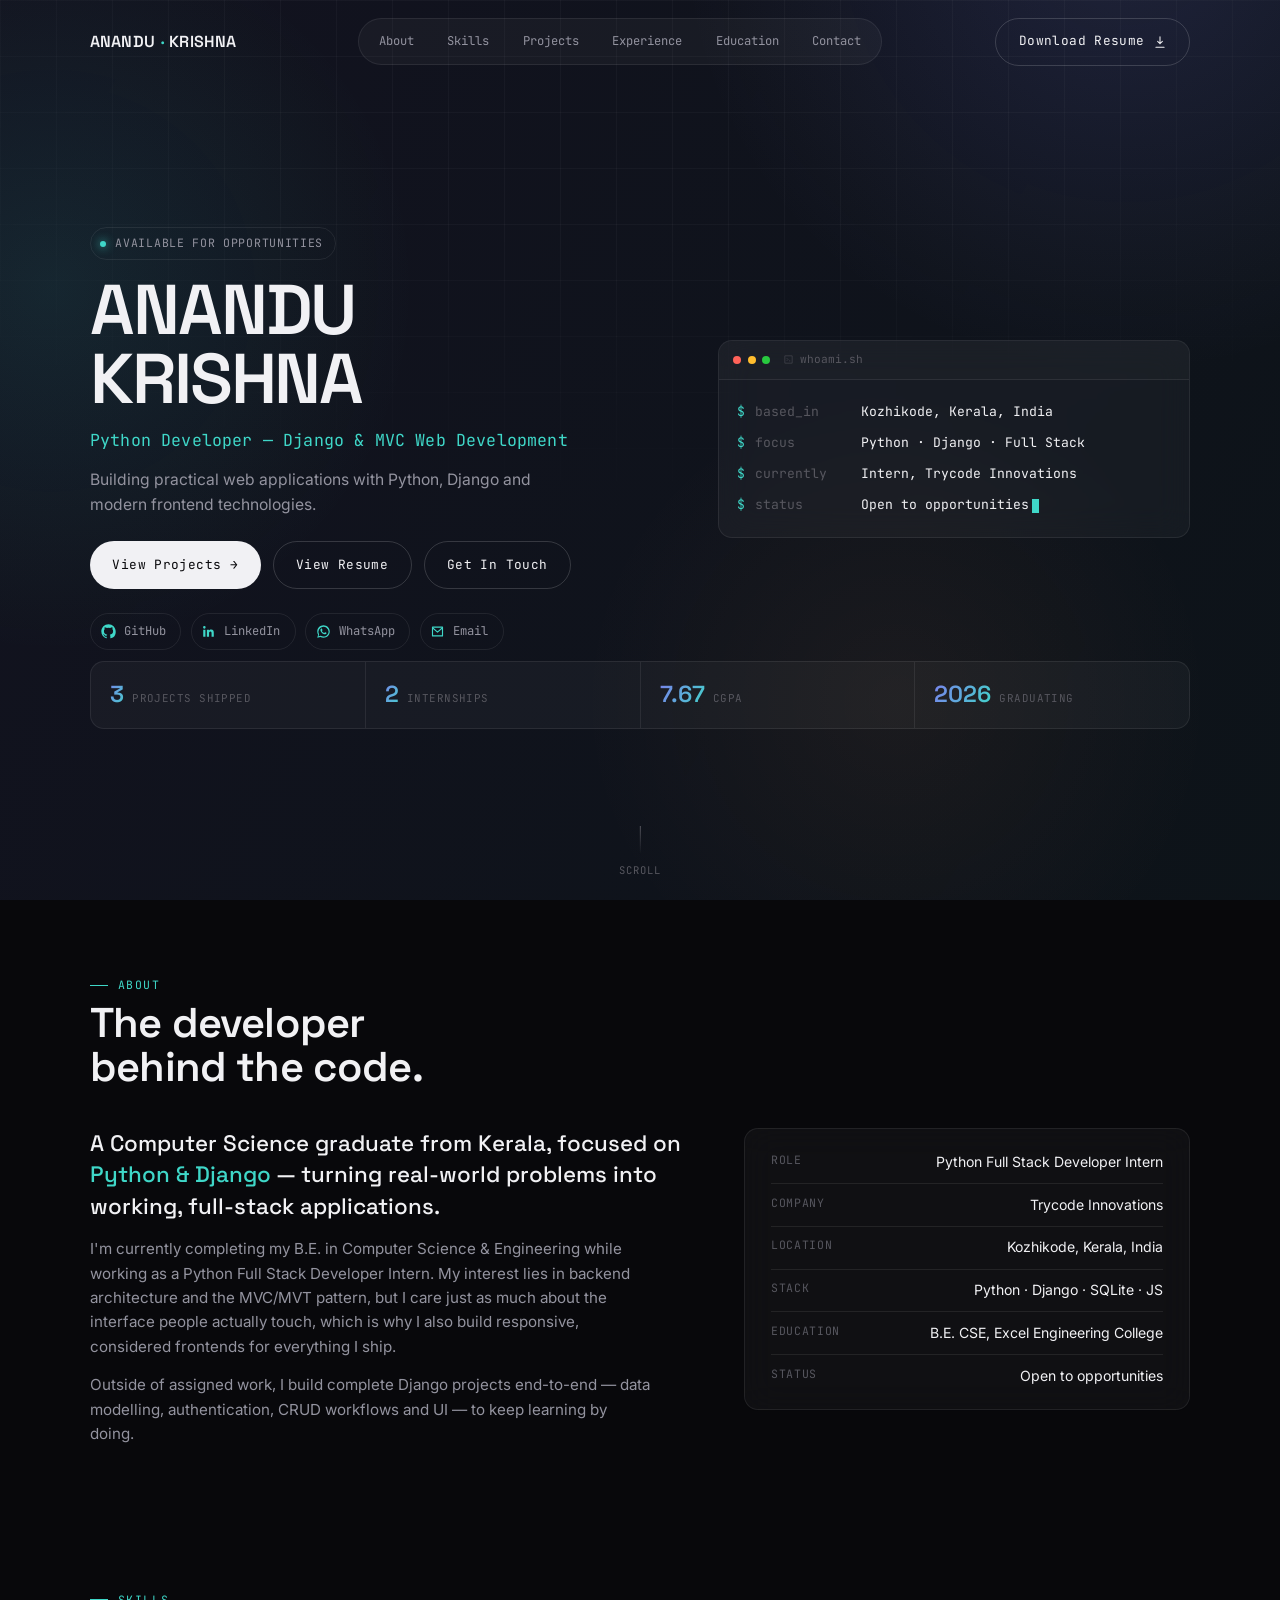
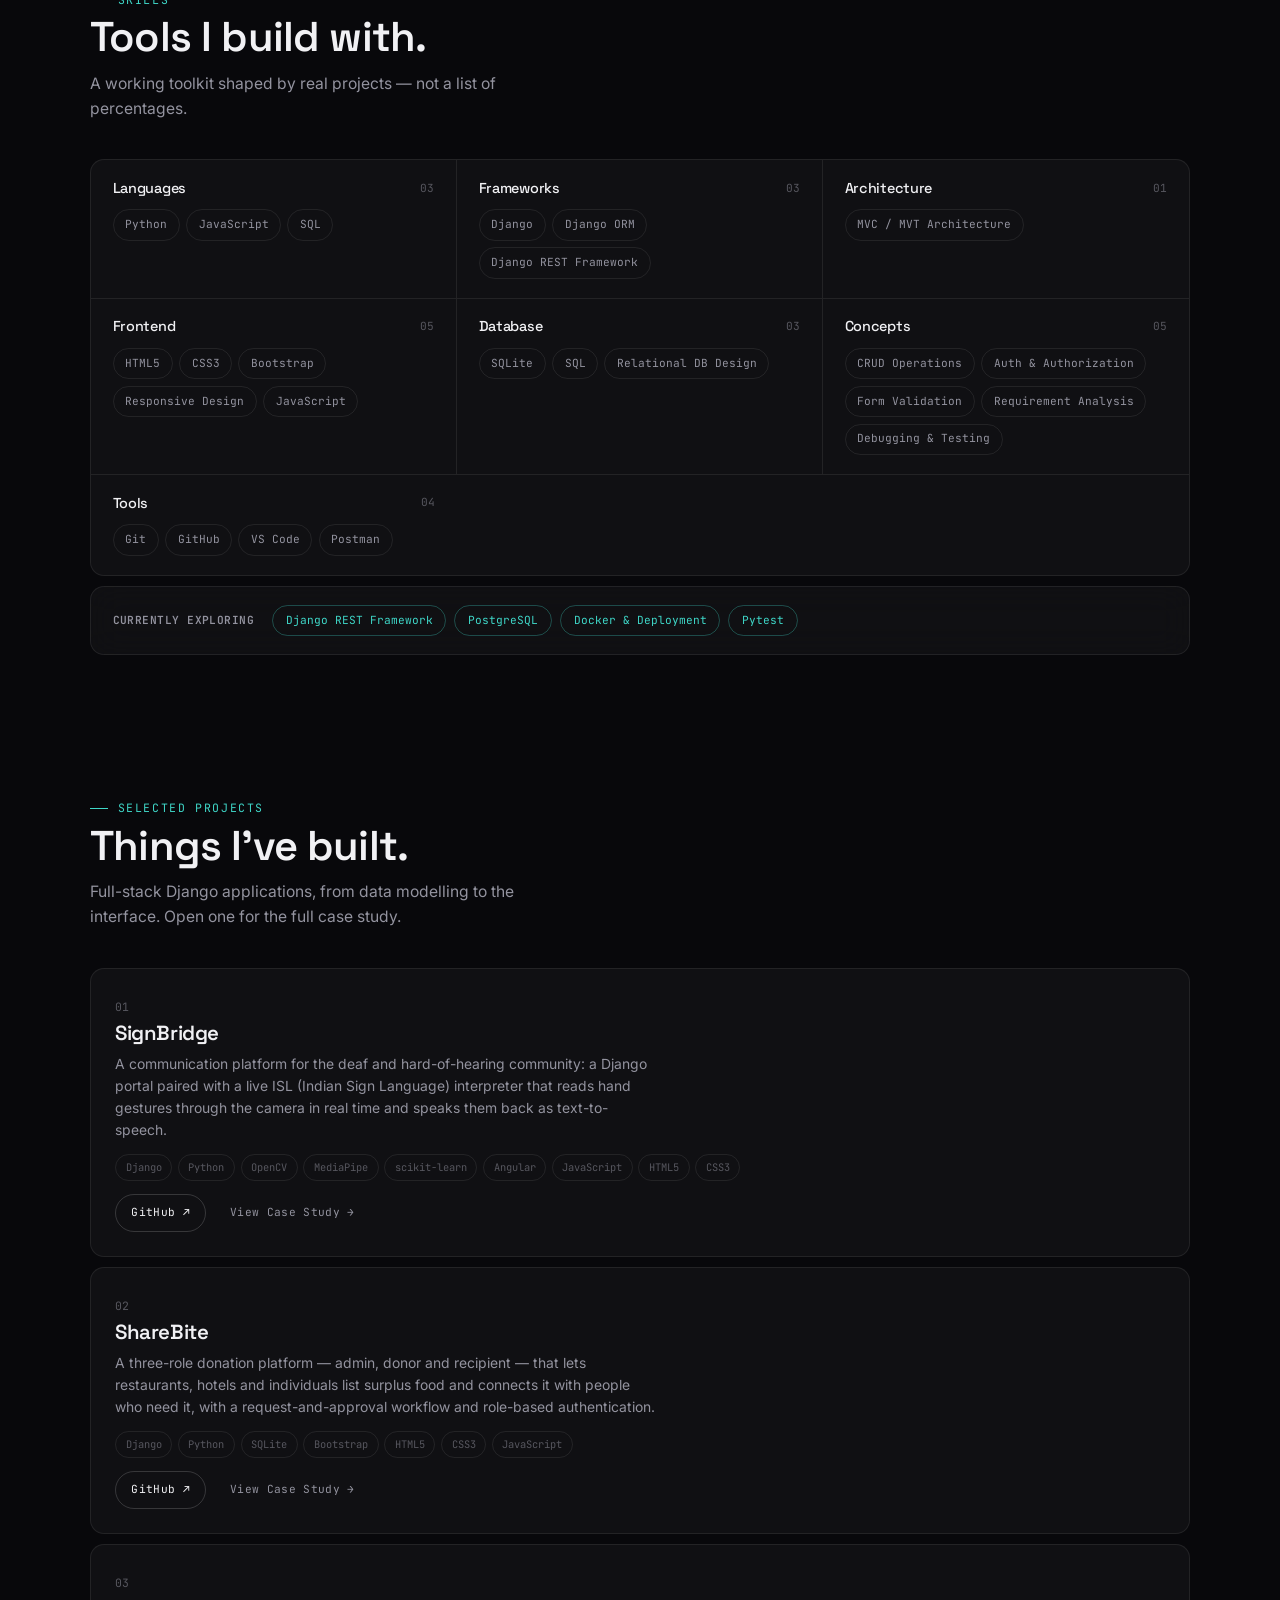
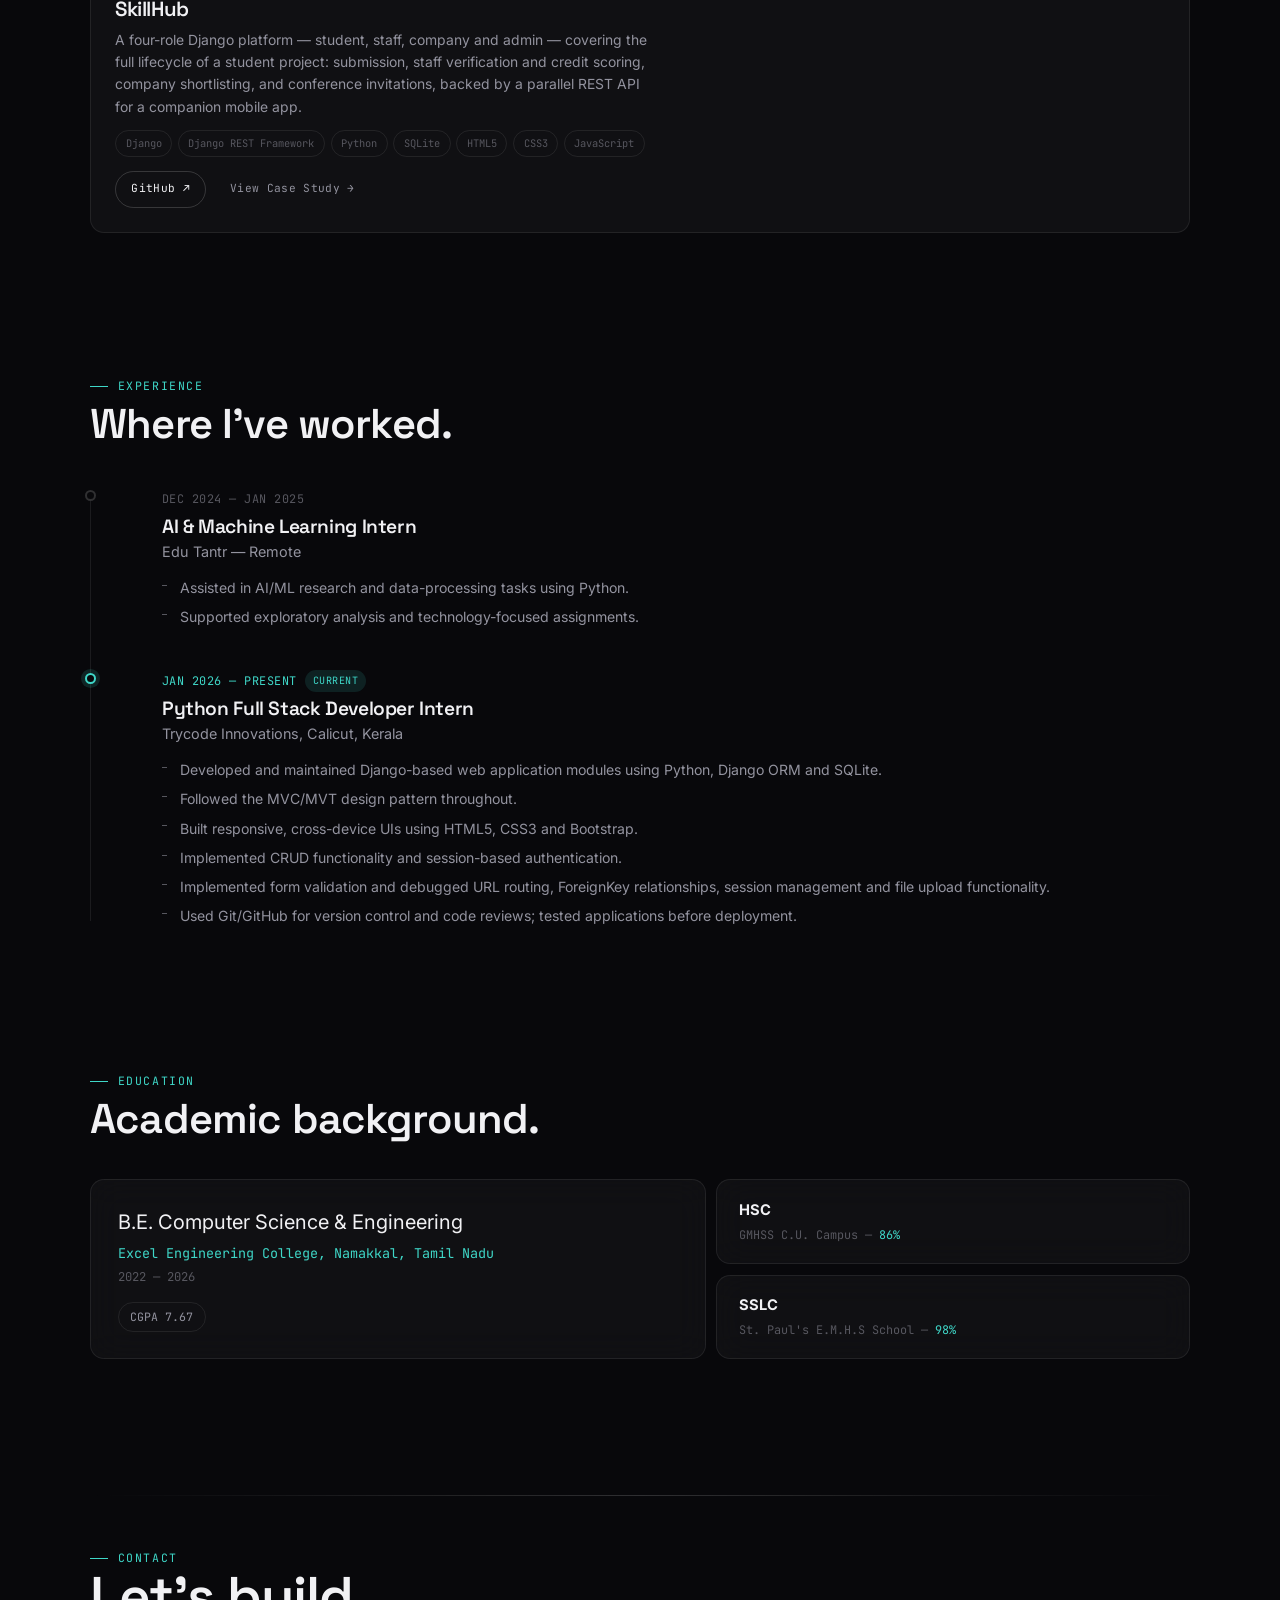
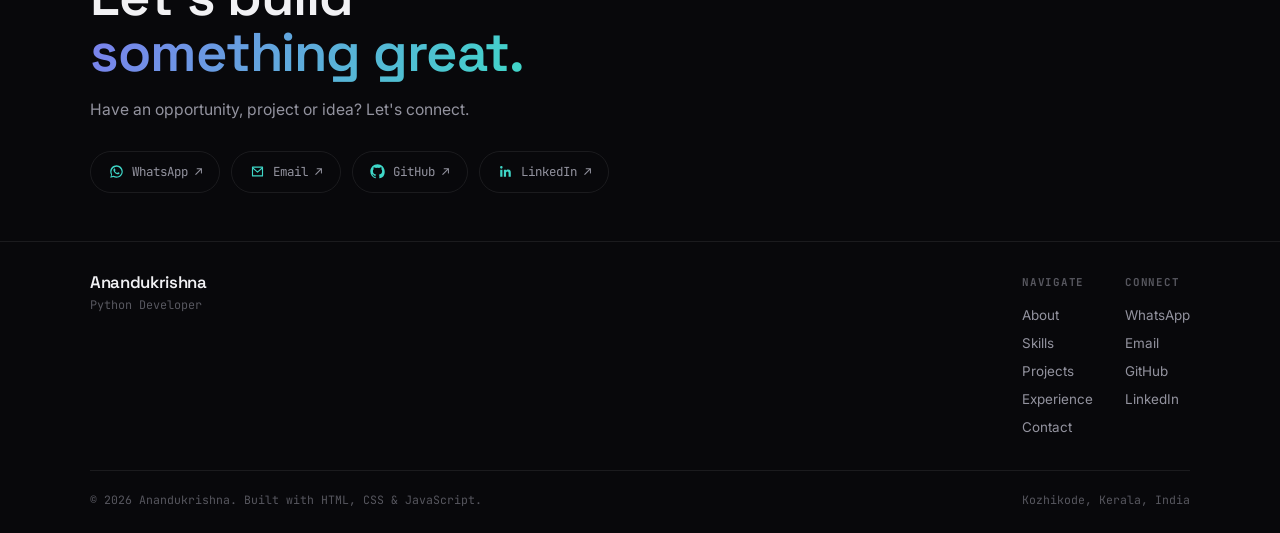
==== commit 48d459d9: "removed certifications and unnec popups" ====
--- a/index.html
+++ b/index.html
@@ -4,7 +4,7 @@
 <meta charset="UTF-8">
 <meta name="viewport" content="width=device-width, initial-scale=1, viewport-fit=cover">
 <title>Anandukrishna — Python Developer | Django &amp; Full Stack Web Development</title>
-<meta name="description" content="Portfolio of Anandukrishna, a Python developer specializing in Django and full-stack web development. Explore projects including SignBridge, Food Waste Reducer and SkillHub.">
+<meta name="description" content="Portfolio of Anandukrishna, a Python developer specializing in Django and full-stack web development. Explore projects including SignBridge, ShareBite and SkillHub.">
 <meta name="author" content="Anandukrishna">
 <link rel="canonical" href="https://anandukrishnavp.example.com/">
 
@@ -42,7 +42,7 @@
   "url": "https://anandukrishnavp.example.com/",
   "sameAs": [
     "https://linkedin.com/in/anandukrishnavp88",
-    "https://github.com/anandukrishna-git"
+    "https://github.com/anandukrrishna"
   ],
   "address": {
     "@type": "PostalAddress",
@@ -73,22 +73,9 @@
 <!-- ============ NAVIGATION ============ -->
 <header id="navbar">
   <div class="wrap nav-inner">
-    <button type="button" class="nav-logo" id="profile-trigger" aria-haspopup="dialog" aria-expanded="false" aria-controls="profile-popover">
+    <a href="#hero" class="nav-logo">
       ANANDU<span class="dot">·</span>KRISHNA
-    </button>
-
-    <!-- Compact profile popover, anchored under the navbar name -->
-    <div class="profile-popover" id="profile-popover" role="dialog" aria-label="Profile" aria-hidden="true">
-      <span class="profile-popover-avatar">
-        <img src="assets/profile/dummy-profile.svg" alt="Anandukrishna profile photo">
-      </span>
-      <span class="profile-popover-name">Anandukrishna</span>
-      <span class="profile-popover-role mono">Python Developer</span>
-      <span class="profile-popover-loc mono">
-        <svg viewBox="0 0 24 24" fill="none" stroke="currentColor" stroke-width="1.8" stroke-linecap="round" stroke-linejoin="round" aria-hidden="true"><path d="M12 21s7-6.5 7-11.5A7 7 0 0 0 5 9.5C5 14.5 12 21 12 21z"/><circle cx="12" cy="9.5" r="2.3"/></svg>
-        Kozhikode, Kerala, India
-      </span>
-    </div>
+    </a>
 
     <nav class="nav-links" aria-label="Primary">
       <a href="#about" data-nav>About</a>
@@ -124,7 +111,7 @@
   <div class="mobile-menu-socials">
     <a href="https://wa.me/918921303751" target="_blank" rel="noopener">WhatsApp ↗</a>
     <a href="mailto:anandukrrishna@gmail.com">Email ↗</a>
-    <a href="https://github.com/anandukrishna-git" target="_blank" rel="noopener">GitHub ↗</a>
+    <a href="https://github.com/anandukrrishna" target="_blank" rel="noopener">GitHub ↗</a>
     <a href="https://linkedin.com/in/anandukrishnavp88" target="_blank" rel="noopener">LinkedIn ↗</a>
   </div>
   <div class="mobile-menu-divider"></div>
@@ -154,7 +141,7 @@
             <a href="#contact" class="btn btn-outline">Get In Touch</a>
           </div>
           <div class="hero-socials">
-            <a href="https://github.com/anandukrishna-git" target="_blank" rel="noopener">
+            <a href="https://github.com/anandukrrishna" target="_blank" rel="noopener">
               <svg viewBox="0 0 24 24" fill="currentColor" aria-hidden="true"><path d="M12 .5C5.65.5.5 5.65.5 12c0 5.08 3.29 9.39 7.86 10.91.58.1.79-.25.79-.56 0-.28-.01-1.02-.02-2-3.2.7-3.88-1.54-3.88-1.54-.52-1.34-1.28-1.7-1.28-1.7-1.05-.72.08-.7.08-.7 1.16.08 1.77 1.2 1.77 1.2 1.03 1.77 2.71 1.26 3.37.96.1-.75.4-1.26.73-1.55-2.56-.29-5.25-1.28-5.25-5.7 0-1.26.45-2.29 1.19-3.1-.12-.29-.52-1.46.11-3.05 0 0 .97-.31 3.18 1.18a11 11 0 0 1 5.79 0c2.2-1.49 3.17-1.18 3.17-1.18.64 1.59.24 2.76.12 3.05.74.81 1.18 1.84 1.18 3.1 0 4.43-2.69 5.4-5.26 5.69.41.36.78 1.08.78 2.17 0 1.56-.02 2.82-.02 3.2 0 .31.21.67.8.56A10.52 10.52 0 0 0 23.5 12c0-6.35-5.15-11.5-11.5-11.5z"/></svg>
               GitHub
             </a>
@@ -240,7 +227,7 @@
         </div>
         <div class="skill-group reveal">
           <div class="skill-group-head"><h4>Frameworks</h4><span class="count">03</span></div>
-          <div class="skill-tags"><span class="skill-tag">Django</span><span class="skill-tag">Django ORM</span><span class="skill-tag">DRF (fundamentals)</span></div>
+          <div class="skill-tags"><span class="skill-tag">Django</span><span class="skill-tag">Django ORM</span><span class="skill-tag">Django REST Framework</span></div>
         </div>
         <div class="skill-group reveal">
           <div class="skill-group-head"><h4>Architecture</h4><span class="count">01</span></div>
@@ -351,11 +338,6 @@
           </div>
         </div>
       </div>
-
-      <div class="section-head reveal cert-head">
-        <span class="eyebrow">Certifications</span>
-      </div>
-      <div class="cert-grid" id="cert-grid"><!-- injected --></div>
     </div>
   </section>
 
@@ -376,7 +358,7 @@
           <svg viewBox="0 0 24 24" fill="none" stroke="currentColor" stroke-width="1.8" stroke-linecap="round" stroke-linejoin="round" aria-hidden="true"><path d="M4 5h16v14H4z"/><path d="m4 6 8 7 8-7"/></svg>
           Email ↗
         </a>
-        <a class="social-pill" href="https://github.com/anandukrishna-git" target="_blank" rel="noopener">
+        <a class="social-pill" href="https://github.com/anandukrrishna" target="_blank" rel="noopener">
           <svg viewBox="0 0 24 24" fill="currentColor" aria-hidden="true"><path d="M12 .5C5.65.5.5 5.65.5 12c0 5.08 3.29 9.39 7.86 10.91.58.1.79-.25.79-.56 0-.28-.01-1.02-.02-2-3.2.7-3.88-1.54-3.88-1.54-.52-1.34-1.28-1.7-1.28-1.7-1.05-.72.08-.7.08-.7 1.16.08 1.77 1.2 1.77 1.2 1.03 1.77 2.71 1.26 3.37.96.1-.75.4-1.26.73-1.55-2.56-.29-5.25-1.28-5.25-5.7 0-1.26.45-2.29 1.19-3.1-.12-.29-.52-1.46.11-3.05 0 0 .97-.31 3.18 1.18a11 11 0 0 1 5.79 0c2.2-1.49 3.17-1.18 3.17-1.18.64 1.59.24 2.76.12 3.05.74.81 1.18 1.84 1.18 3.1 0 4.43-2.69 5.4-5.26 5.69.41.36.78 1.08.78 2.17 0 1.56-.02 2.82-.02 3.2 0 .31.21.67.8.56A10.52 10.52 0 0 0 23.5 12c0-6.35-5.15-11.5-11.5-11.5z"/></svg>
           GitHub ↗
         </a>
@@ -411,7 +393,7 @@
           <h6>Connect</h6>
           <a href="https://wa.me/918921303751" target="_blank" rel="noopener">WhatsApp</a>
           <a href="mailto:anandukrrishna@gmail.com">Email</a>
-          <a href="https://github.com/anandukrishna-git" target="_blank" rel="noopener">GitHub</a>
+          <a href="https://github.com/anandukrrishna" target="_blank" rel="noopener">GitHub</a>
           <a href="https://linkedin.com/in/anandukrishnavp88" target="_blank" rel="noopener">LinkedIn</a>
         </div>
       </div>
@@ -423,7 +405,7 @@
   </div>
 </footer>
 
-<!-- ============ SHARED MODAL (Projects + Certifications) ============ -->
+<!-- ============ SHARED MODAL (Projects) ============ -->
 <div class="modal-overlay" id="modal-overlay" aria-hidden="true">
   <div class="modal-card" role="dialog" aria-modal="true" aria-labelledby="modal-title">
     <button class="modal-close" id="modal-close" type="button" aria-label="Close dialog">
--- a/css/style.css
+++ b/css/style.css
@@ -324,7 +324,7 @@
   margin-left:-.5rem;
   transition:background var(--dur-s),color var(--dur-s);
 }
-.nav-logo:hover,.nav-logo[aria-expanded="true"]{background:var(--surface);}
+.nav-logo:hover{background:var(--surface);}
 .nav-logo .dot{color:var(--accent-2);}
 .nav-links{
   display:flex;align-items:center;gap:.3rem;
@@ -355,46 +355,6 @@
 .nav-toggle.open span:nth-child(1){transform:translateY(6px) rotate(45deg);}
 .nav-toggle.open span:nth-child(2){opacity:0;}
 .nav-toggle.open span:nth-child(3){transform:translateY(-6px) rotate(-45deg);}
-
-/* ---------------------------------------------------------------------- */
-/* Profile popover — small glass card anchored under the navbar name      */
-/* ---------------------------------------------------------------------- */
-.profile-popover{
-  position:absolute;
-  top:calc(100% + .6rem);
-  left:0;
-  z-index:850;
-  width:236px;
-  background:var(--overlay);
-  backdrop-filter:blur(18px);
-  -webkit-backdrop-filter:blur(18px);
-  border:1px solid var(--border);
-  border-radius:var(--r-l);
-  box-shadow:var(--shadow-modal);
-  padding:1.1rem 1.15rem;
-  display:flex;flex-direction:column;align-items:center;text-align:center;gap:.15rem;
-  opacity:0;visibility:hidden;
-  transform:translateY(-8px) scale(.97);
-  transform-origin:top left;
-  transition:opacity var(--dur-m) var(--ease-in-out),transform var(--dur-m) var(--ease-in-out),visibility var(--dur-m);
-}
-.profile-popover.open{opacity:1;visibility:visible;transform:translateY(0) scale(1);}
-.profile-popover-avatar{
-  width:56px;height:56px;border-radius:50%;overflow:hidden;
-  border:1px solid var(--border-strong);
-  background:var(--surface-solid);
-  margin-bottom:.65rem;
-  flex:none;
-}
-.profile-popover-avatar img{width:100%;height:100%;object-fit:cover;}
-.profile-popover-name{font-family:var(--font-display);font-size:1rem;font-weight:600;color:var(--text-1);}
-.profile-popover-role{font-family:var(--font-mono);font-size:.72rem;color:var(--accent-2);margin-top:.2rem;}
-.profile-popover-loc{
-  display:inline-flex;align-items:center;gap:.35rem;
-  font-family:var(--font-mono);font-size:.68rem;color:var(--text-3);
-  margin-top:.55rem;
-}
-.profile-popover-loc svg{width:12px;height:12px;flex:none;color:var(--text-3);}
 
 /* ---------------------------------------------------------------------- */
 /* Mobile menu — compact dropdown panel anchored under the navbar.        */
@@ -679,7 +639,7 @@
 .project-actions .btn{padding:.55rem .95rem;font-size:.7rem;}
 
 /* ---------------------------------------------------------------------- */
-/* Modal system (Projects + Certifications)                               */
+/* Modal system (project case studies)                                    */
 /* Compact, information-focused. The project modal never shows media or   */
 /* a logo — that content lives on the card only. No forced/visible        */
 /* internal scrollbar: content is kept compact so it naturally fits, and  */
@@ -743,31 +703,8 @@
   text-transform:uppercase;margin-bottom:.35rem;
 }
 .modal-block p{color:var(--text-2);max-width:65ch;font-size:.85rem;}
-.modal-meta{display:flex;flex-wrap:wrap;gap:1.2rem;margin-top:.85rem;}
-.modal-meta div span{display:block;font-family:var(--font-mono);font-size:.64rem;color:var(--text-3);
-  text-transform:uppercase;letter-spacing:.05em;margin-bottom:.22rem;}
-.modal-meta div strong{font-weight:500;font-size:.86rem;color:var(--text-1);}
 .modal-actions{display:flex;gap:.6rem;margin-top:1rem;flex-wrap:wrap;padding-bottom:1.4rem;}
 .modal-actions .btn{font-size:.72rem;padding:.62rem 1.05rem;}
-
-/* Certification modal keeps its own compact image + logo affordances,
-   independent of the project cards' text-only treatment above. */
-.modal-logo{
-  flex:none;width:44px;height:44px;border-radius:11px;background:var(--surface-solid);
-  border:1px solid var(--border);padding:.4rem;display:flex;align-items:center;justify-content:center;
-}
-.modal-logo img{width:100%;height:100%;object-fit:contain;}
-.modal-cert-mark{
-  width:44px;height:44px;border-radius:11px;display:flex;align-items:center;justify-content:center;
-  font-family:var(--font-display);font-weight:600;font-size:.98rem;
-  background:linear-gradient(135deg,var(--accent),var(--accent-2));color:var(--bg);
-  margin-top:.9rem;
-}
-.modal-cert-image{
-  margin-top:1rem;border-radius:var(--r-m);overflow:hidden;border:1px solid var(--border);
-  max-height:30vh;display:flex;align-items:center;justify-content:center;background:rgba(255,255,255,.02);
-}
-.modal-cert-image img{width:100%;height:100%;max-height:30vh;object-fit:contain;}
 
 body.modal-open{overflow:hidden;}
 
@@ -810,7 +747,7 @@
 }
 
 /* ---------------------------------------------------------------------- */
-/* Education & Certifications                                                                     */
+/* Education                                                               */
 /* ---------------------------------------------------------------------- */
 .edu-grid{display:grid;grid-template-columns:1.3fr 1fr;gap:var(--card-gap);align-items:stretch;}
 .edu-main{padding:1.5rem 1.7rem;display:flex;flex-direction:column;justify-content:center;}
@@ -835,27 +772,6 @@
 .edu-secondary p{color:var(--text-3);font-family:var(--font-mono);font-size:.74rem;margin-top:.22rem;}
 .edu-secondary .score{color:var(--accent-2);}
 
-.cert-head{margin-top:var(--space-xl);margin-bottom:1.2rem;}
-.cert-grid{display:grid;grid-template-columns:repeat(2,1fr);gap:var(--card-gap);}
-.cert-card{
-  padding:1.1rem 1.25rem;display:flex;align-items:center;gap:.9rem;text-align:left;width:100%;
-  transition:transform var(--dur-m) var(--ease-out),border-color var(--dur-s);
-  cursor:pointer;
-}
-.cert-card:hover,.cert-card:focus-visible{transform:translateY(-3px);border-color:var(--border-strong);}
-.cert-icon,.cert-logo{
-  flex:none;width:40px;height:40px;border-radius:10px;
-  display:flex;align-items:center;justify-content:center;
-  background:linear-gradient(135deg, rgba(var(--accent-rgb),.22), rgba(var(--accent-2-rgb),.14));
-  border:1px solid var(--border);
-}
-.cert-logo{background:var(--surface-solid);padding:.4rem;}
-.cert-logo img{width:100%;height:100%;object-fit:contain;}
-.cert-icon svg{width:17px;height:17px;color:var(--accent-2);}
-.cert-card .cert-issuer{font-family:var(--font-mono);font-size:.68rem;color:var(--accent-2);text-transform:uppercase;letter-spacing:.05em;}
-.cert-card h5{font-size:.92rem;font-weight:500;margin-top:.12rem;}
-.cert-card .cert-date{display:block;color:var(--text-3);font-family:var(--font-mono);font-size:.68rem;margin-top:.15rem;}
-
 /* ---------------------------------------------------------------------- */
 /* Contact — compact pill row, no oversized email card                    */
 /* ---------------------------------------------------------------------- */
--- a/css/responsive.css
+++ b/css/responsive.css
@@ -38,7 +38,6 @@
   .nav-resume-full{display:none;}
   .nav-resume-short{display:inline;}
   .nav-resume{padding:.68rem 1rem;}
-  .cert-grid{grid-template-columns:1fr;}
   .hero-grid{grid-template-columns:1fr;}
   .stats-row{flex-wrap:wrap;}
   .stat-cell{flex:1 1 50%;border-bottom:1px solid var(--border);}
@@ -52,9 +51,6 @@
 
   /* Centered, balanced social row */
   .hero-socials{justify-content:center;}
-
-  /* Profile popover repositions to stay inside the viewport under the compact header */
-  .profile-popover{left:clamp(1rem,4vw,2.5rem);right:auto;}
 }
 
 /* Small tablet / large phone */
@@ -91,7 +87,6 @@
   .modal-card{max-width:100%;}
   .nav-logo{font-size:.9rem;}
   .edu-secondary{flex-direction:column;}
-  .profile-popover{width:min(260px, calc(100vw - 2rem));left:clamp(.9rem,4vw,2rem);}
 }
 
 /* Very small phone */
@@ -101,7 +96,6 @@
   .nav-logo{font-size:.82rem;}
   .nav-resume{padding:.6rem .8rem;font-size:.72rem;}
   .hero-cta .btn{flex:1 1 100%;}
-  .profile-popover{width:min(230px, calc(100vw - 1.6rem));}
 }
 
 /* Reduced motion */
--- a/css/animations.css
+++ b/css/animations.css
@@ -59,8 +59,3 @@
 .project-list .project-card:nth-child(1){transition-delay:.04s;}
 .project-list .project-card:nth-child(2){transition-delay:.09s;}
 .project-list .project-card:nth-child(3){transition-delay:.14s;}
-
-.cert-grid .cert-card:nth-child(1){transition-delay:.04s;}
-.cert-grid .cert-card:nth-child(2){transition-delay:.09s;}
-.cert-grid .cert-card:nth-child(3){transition-delay:.14s;}
-.cert-grid .cert-card:nth-child(4){transition-delay:.19s;}
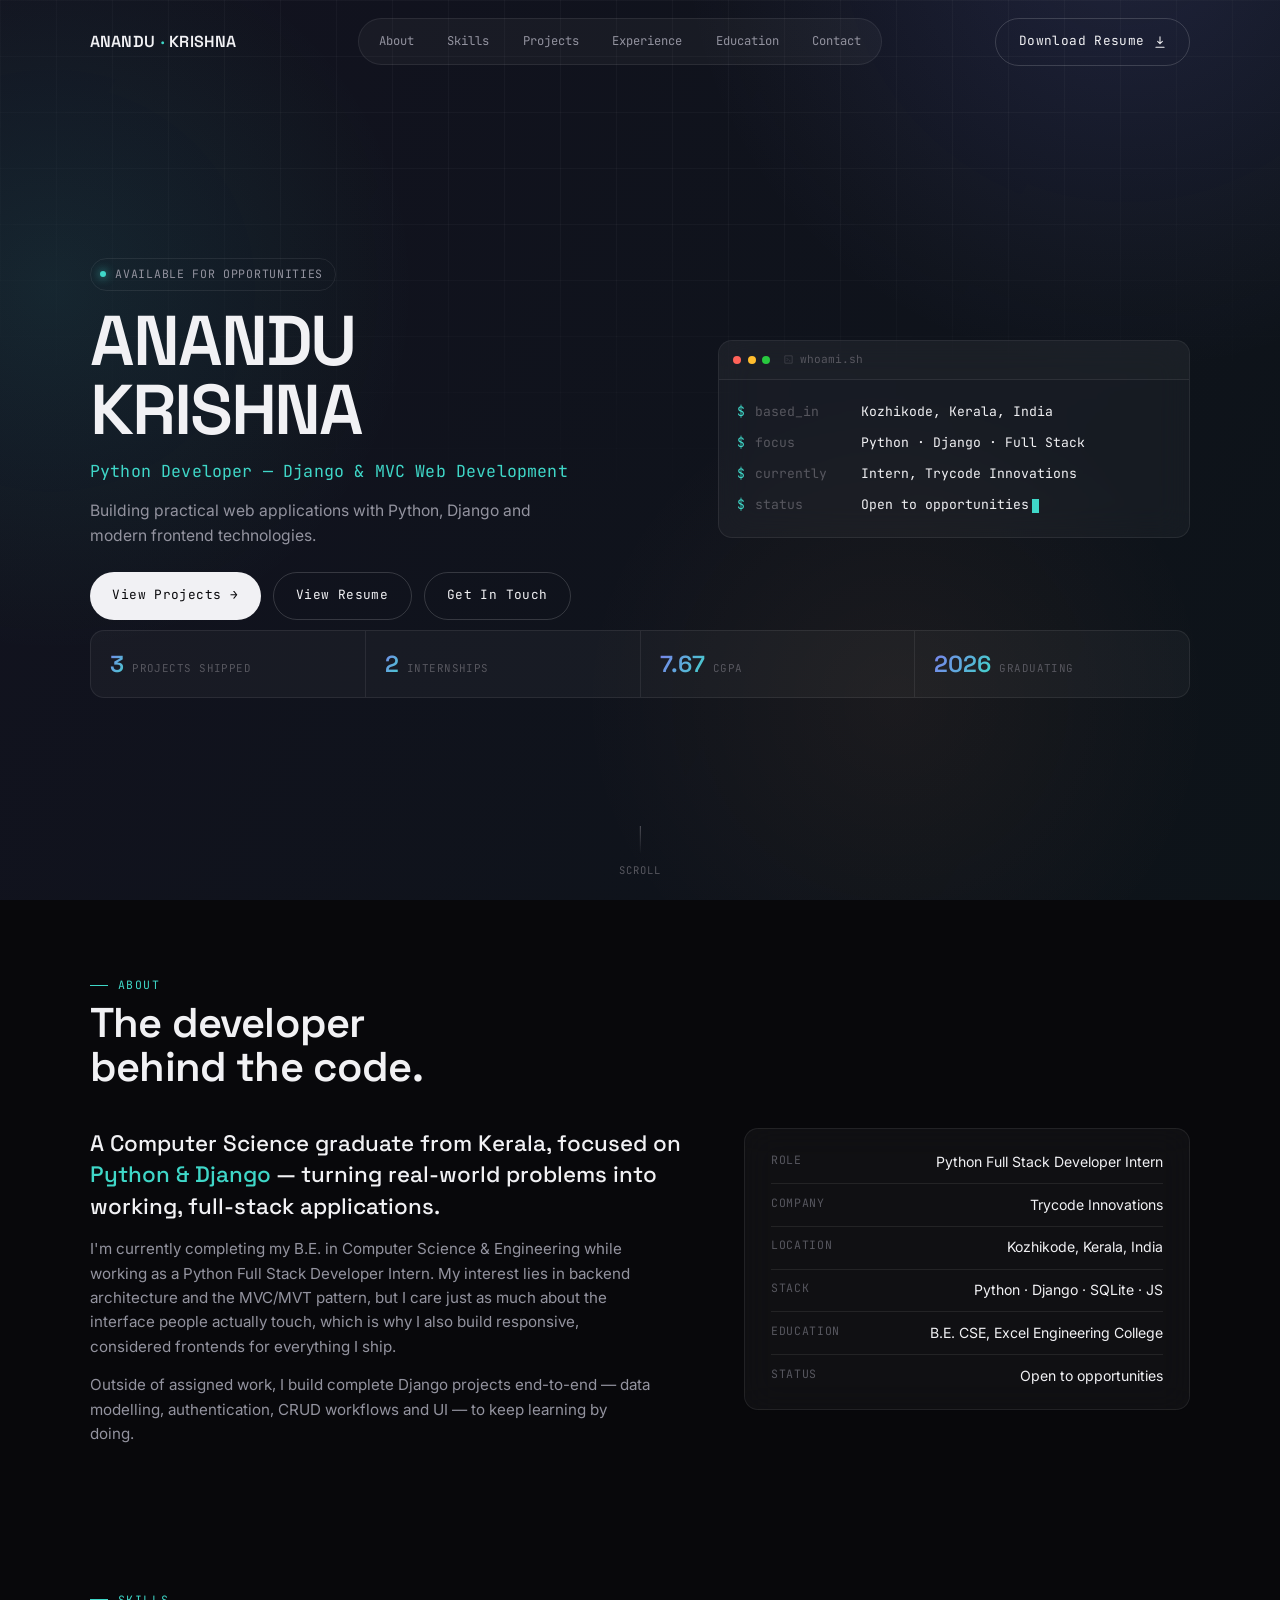
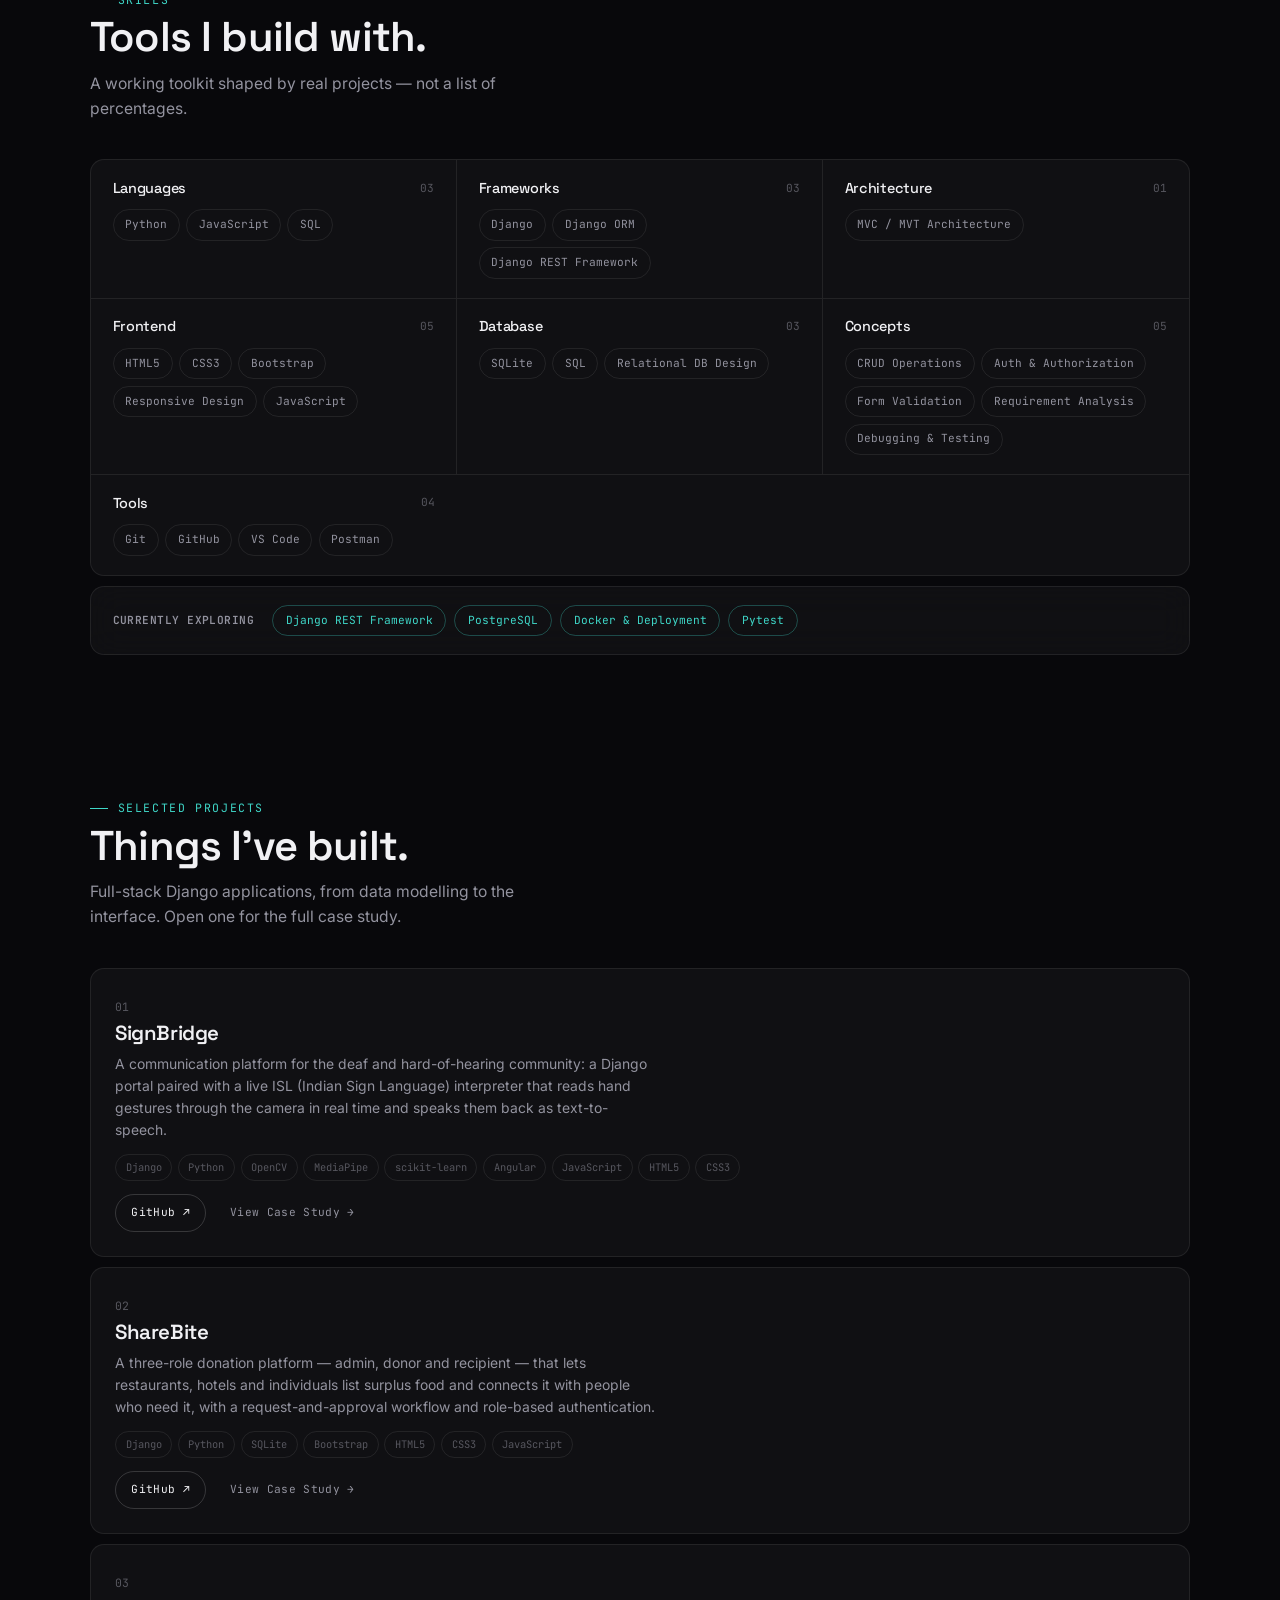
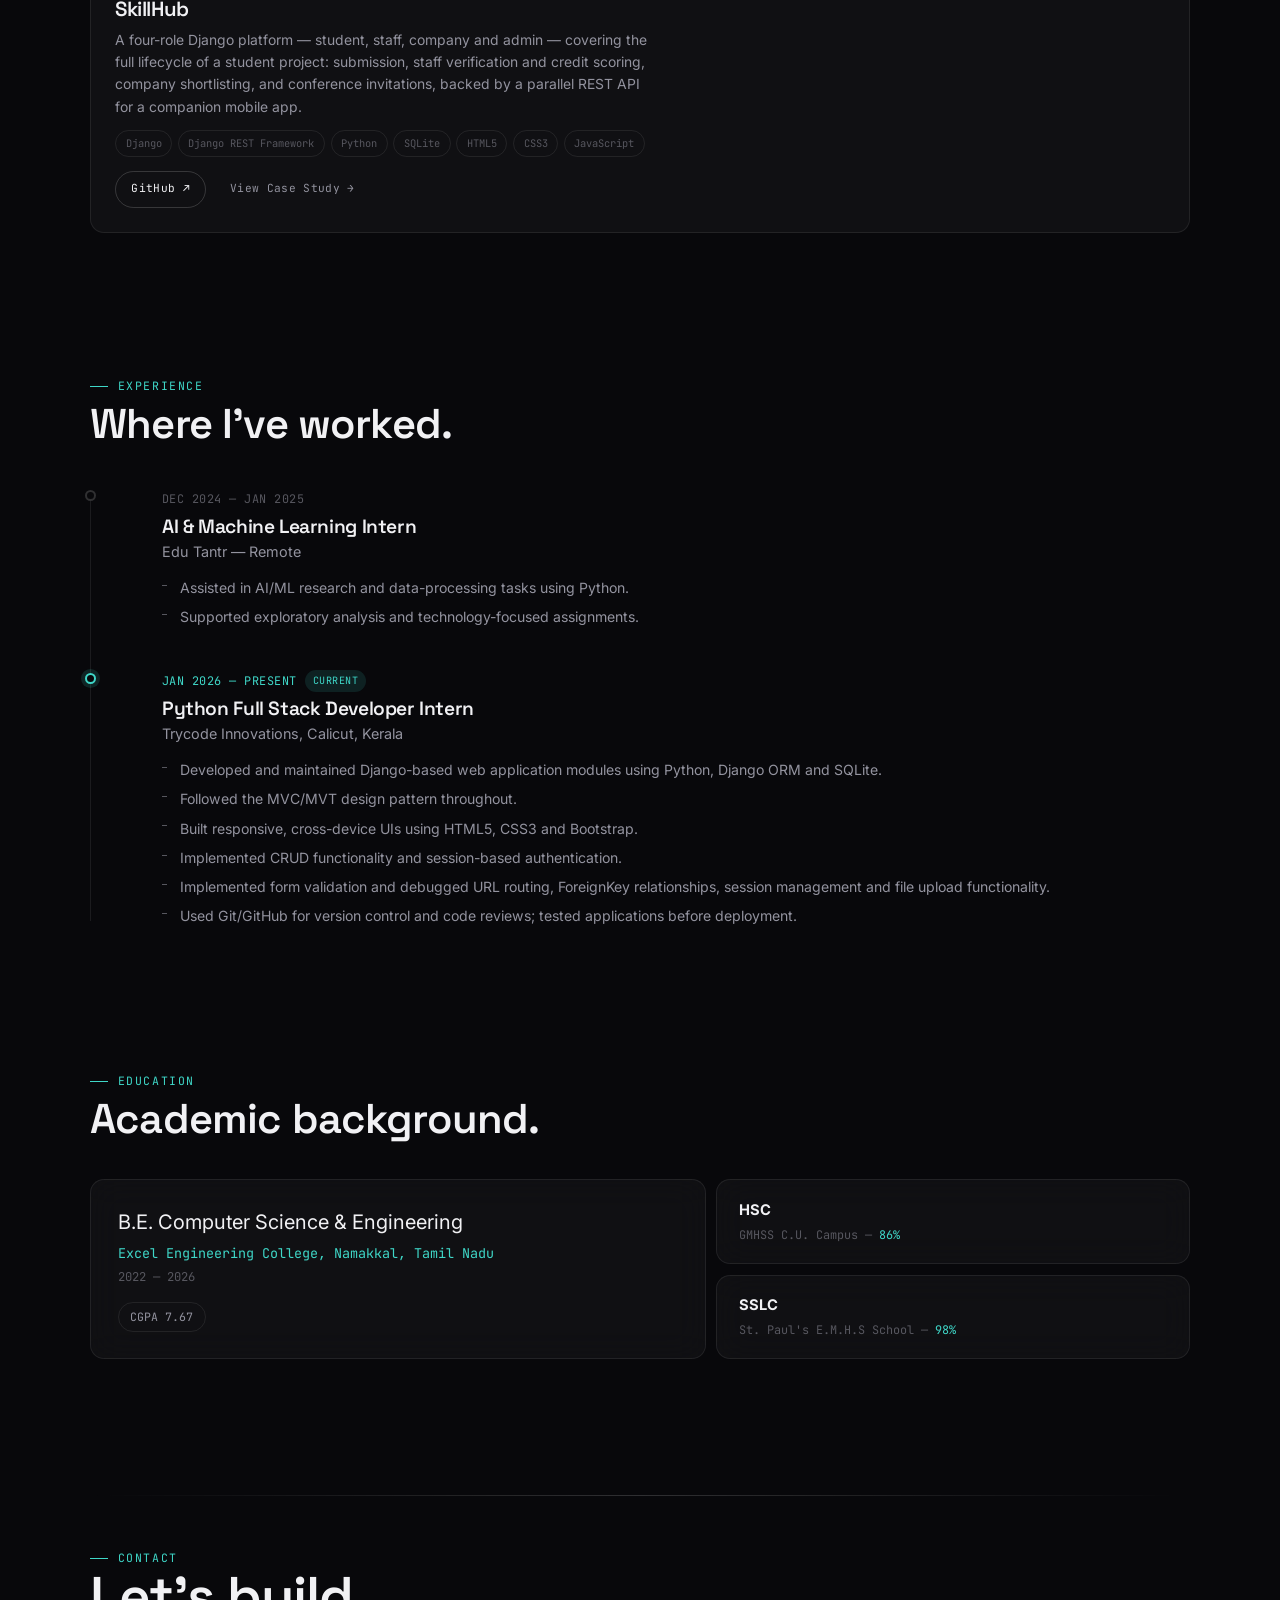
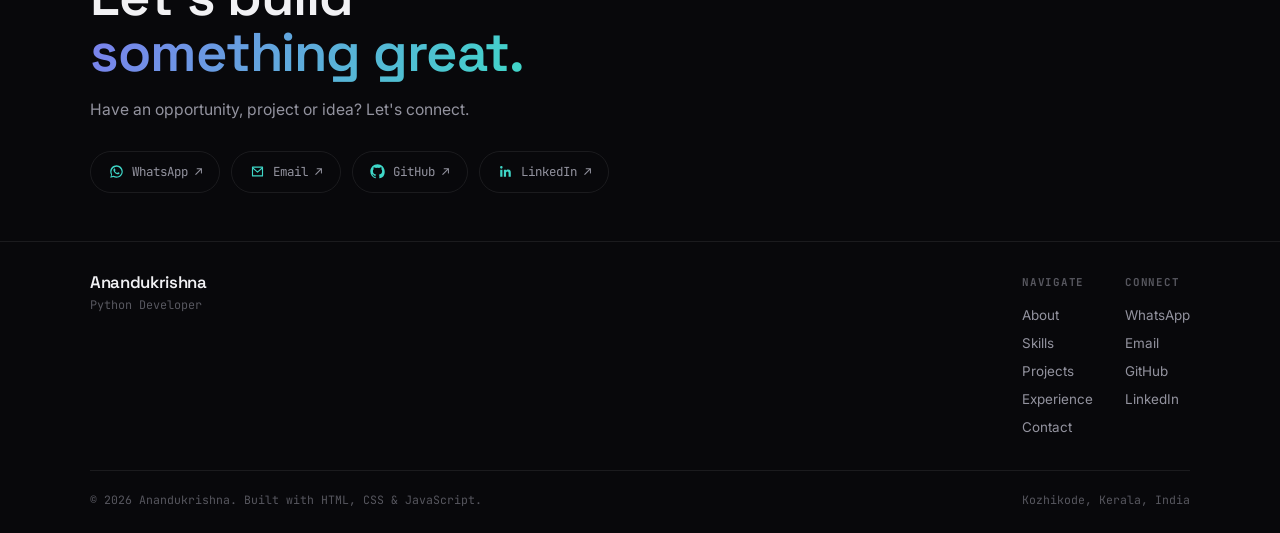
==== commit dfb81fb1: "remove unnece social" ====
--- a/index.html
+++ b/index.html
@@ -140,7 +140,7 @@
             <a href="assets/resume/Anandukrishna_Python_Developer_Resume.pdf" id="view-resume" target="_blank" rel="noopener" class="btn btn-outline">View Resume</a>
             <a href="#contact" class="btn btn-outline">Get In Touch</a>
           </div>
-          <div class="hero-socials">
+          <!-- <div class="hero-socials">
             <a href="https://github.com/anandukrrishna" target="_blank" rel="noopener">
               <svg viewBox="0 0 24 24" fill="currentColor" aria-hidden="true"><path d="M12 .5C5.65.5.5 5.65.5 12c0 5.08 3.29 9.39 7.86 10.91.58.1.79-.25.79-.56 0-.28-.01-1.02-.02-2-3.2.7-3.88-1.54-3.88-1.54-.52-1.34-1.28-1.7-1.28-1.7-1.05-.72.08-.7.08-.7 1.16.08 1.77 1.2 1.77 1.2 1.03 1.77 2.71 1.26 3.37.96.1-.75.4-1.26.73-1.55-2.56-.29-5.25-1.28-5.25-5.7 0-1.26.45-2.29 1.19-3.1-.12-.29-.52-1.46.11-3.05 0 0 .97-.31 3.18 1.18a11 11 0 0 1 5.79 0c2.2-1.49 3.17-1.18 3.17-1.18.64 1.59.24 2.76.12 3.05.74.81 1.18 1.84 1.18 3.1 0 4.43-2.69 5.4-5.26 5.69.41.36.78 1.08.78 2.17 0 1.56-.02 2.82-.02 3.2 0 .31.21.67.8.56A10.52 10.52 0 0 0 23.5 12c0-6.35-5.15-11.5-11.5-11.5z"/></svg>
               GitHub
@@ -157,7 +157,7 @@
               <svg viewBox="0 0 24 24" fill="none" stroke="currentColor" stroke-width="1.8" stroke-linecap="round" stroke-linejoin="round" aria-hidden="true"><path d="M4 5h16v14H4z"/><path d="m4 6 8 7 8-7"/></svg>
               Email
             </a>
-          </div>
+          </div> -->
         </div>
 
         <div class="glass terminal" aria-hidden="true">
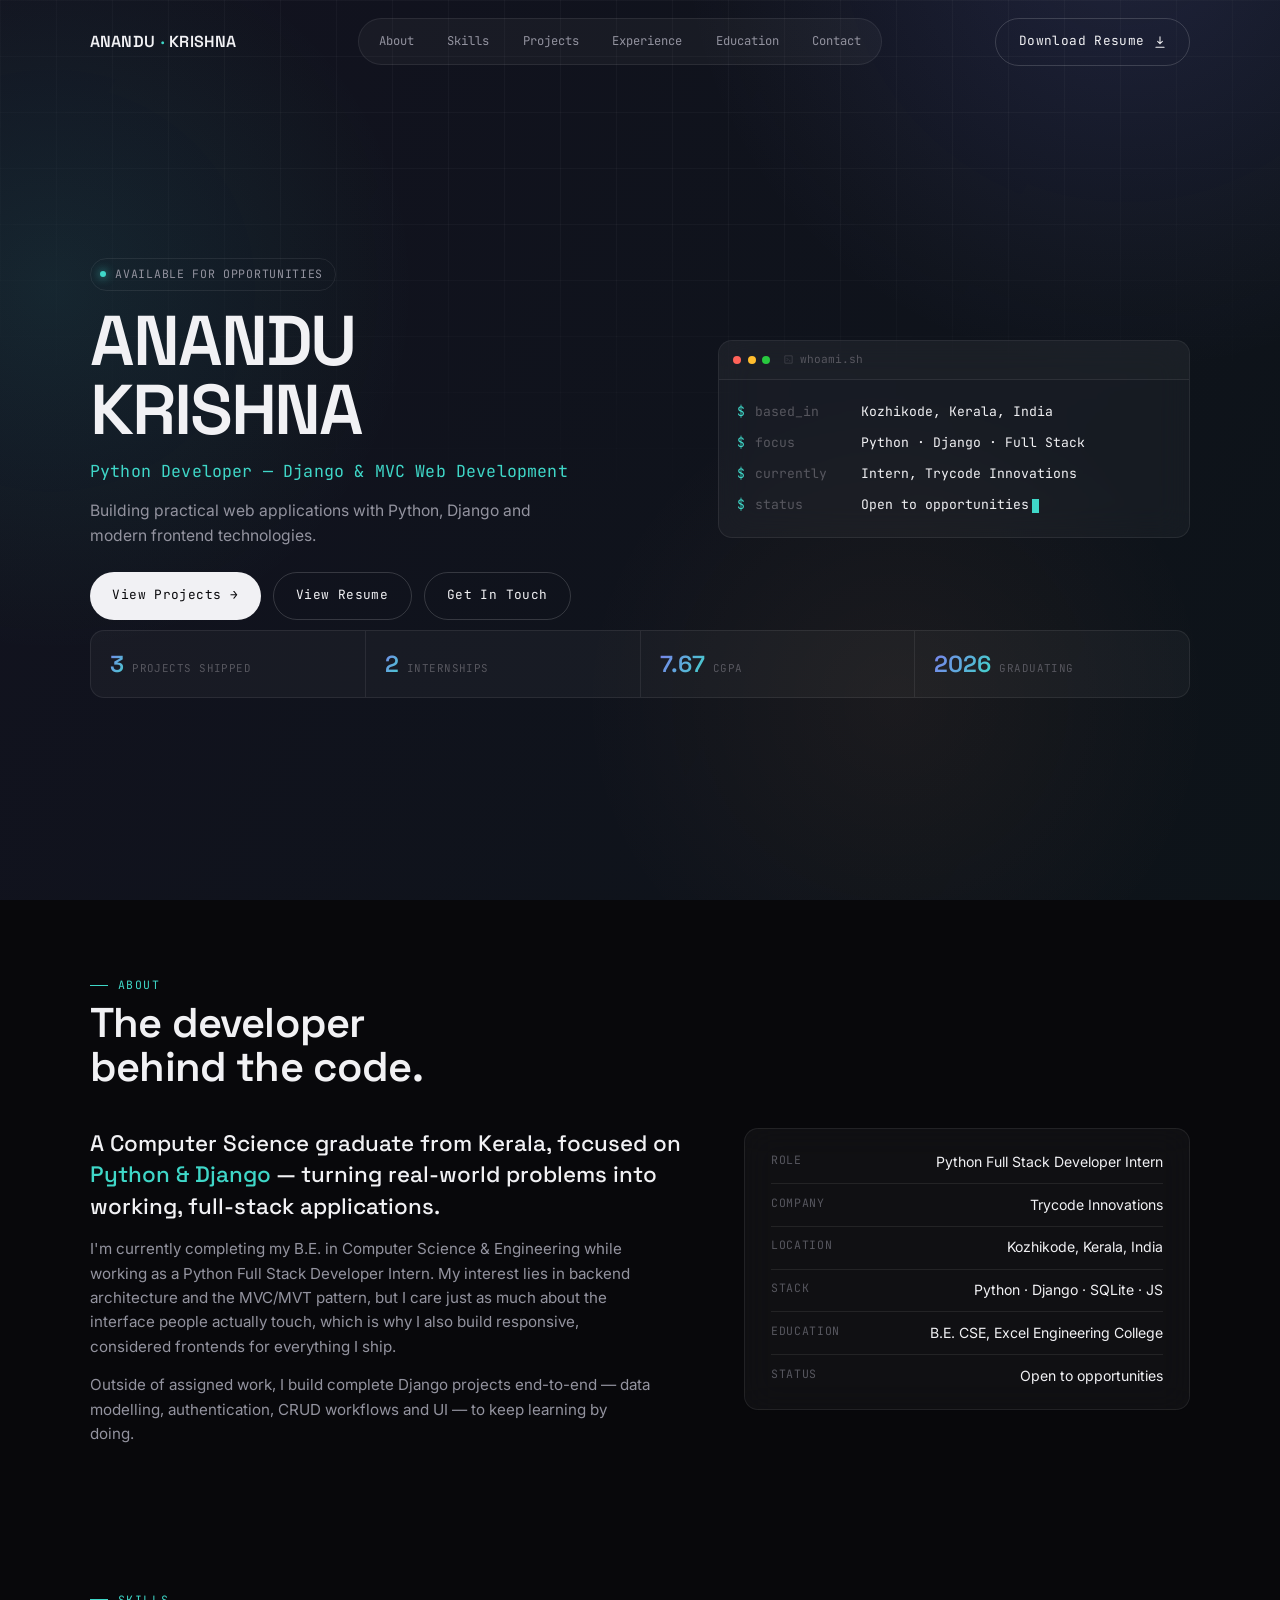
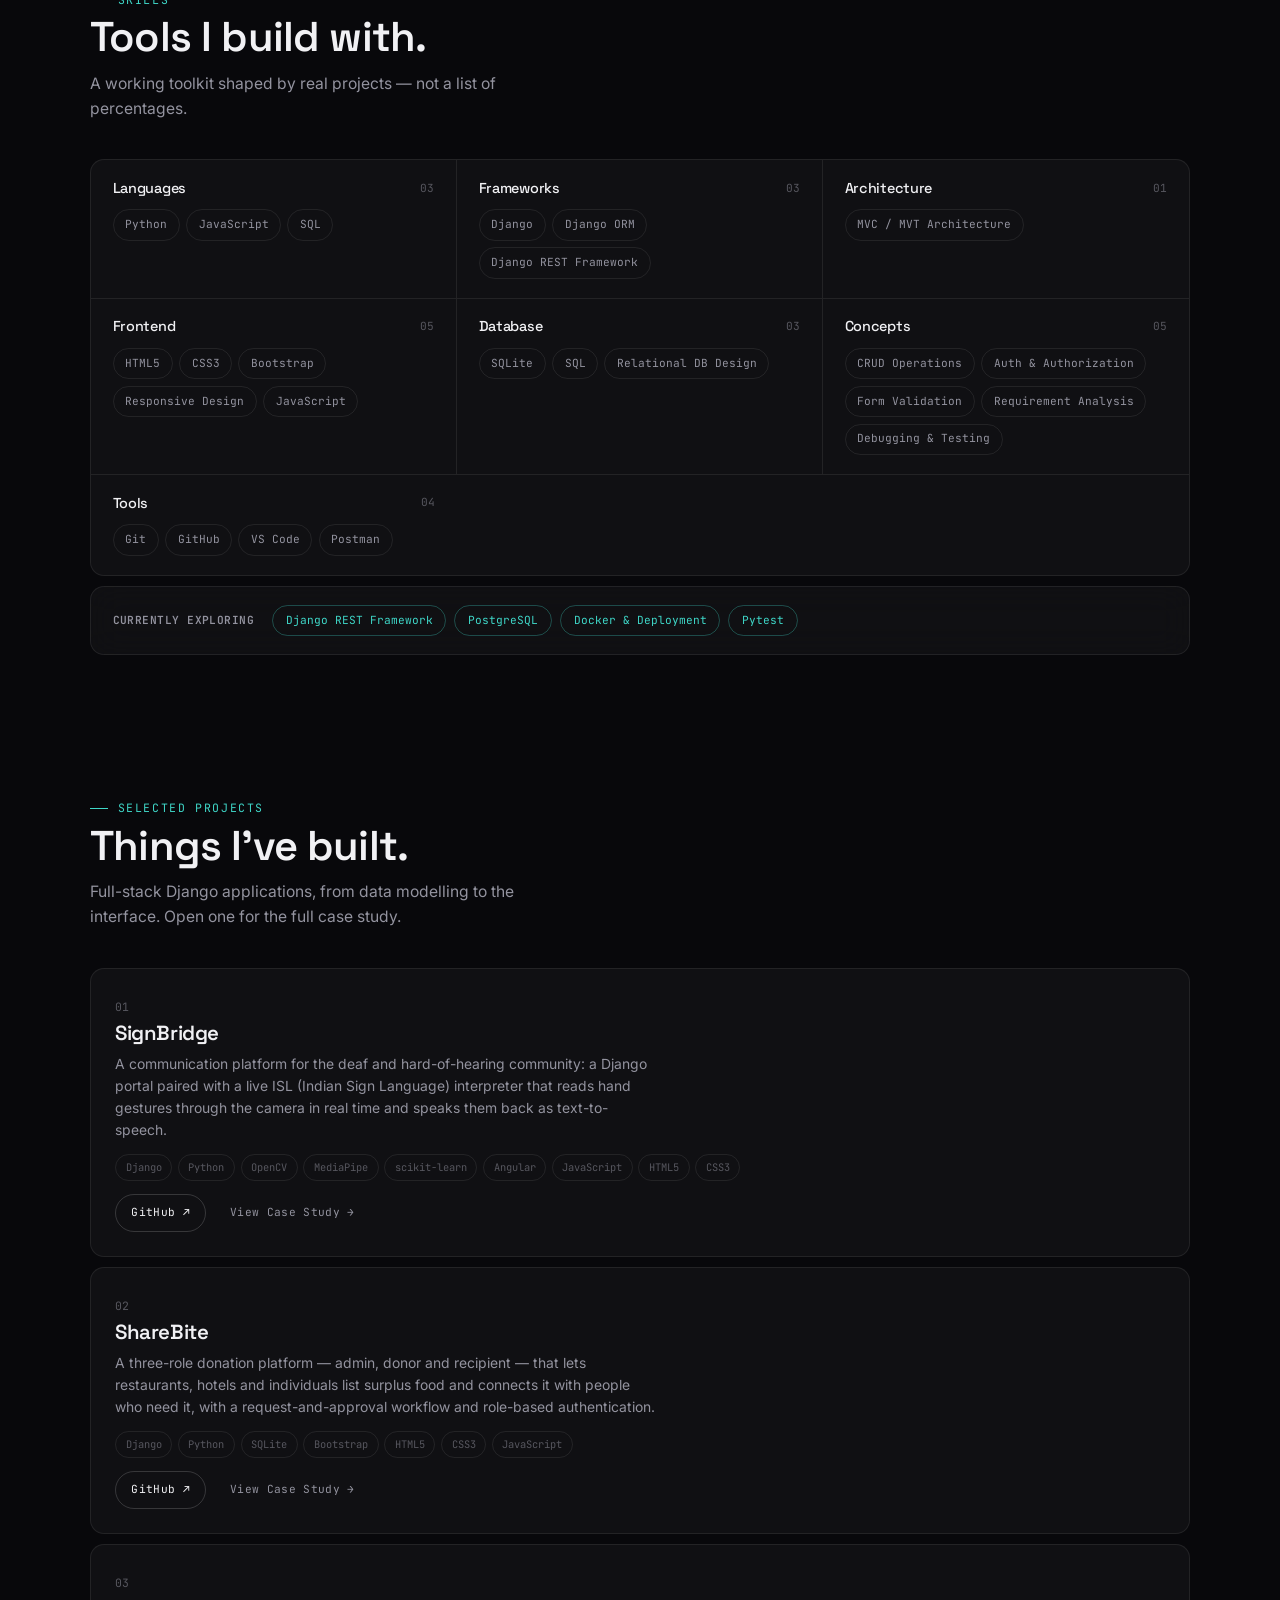
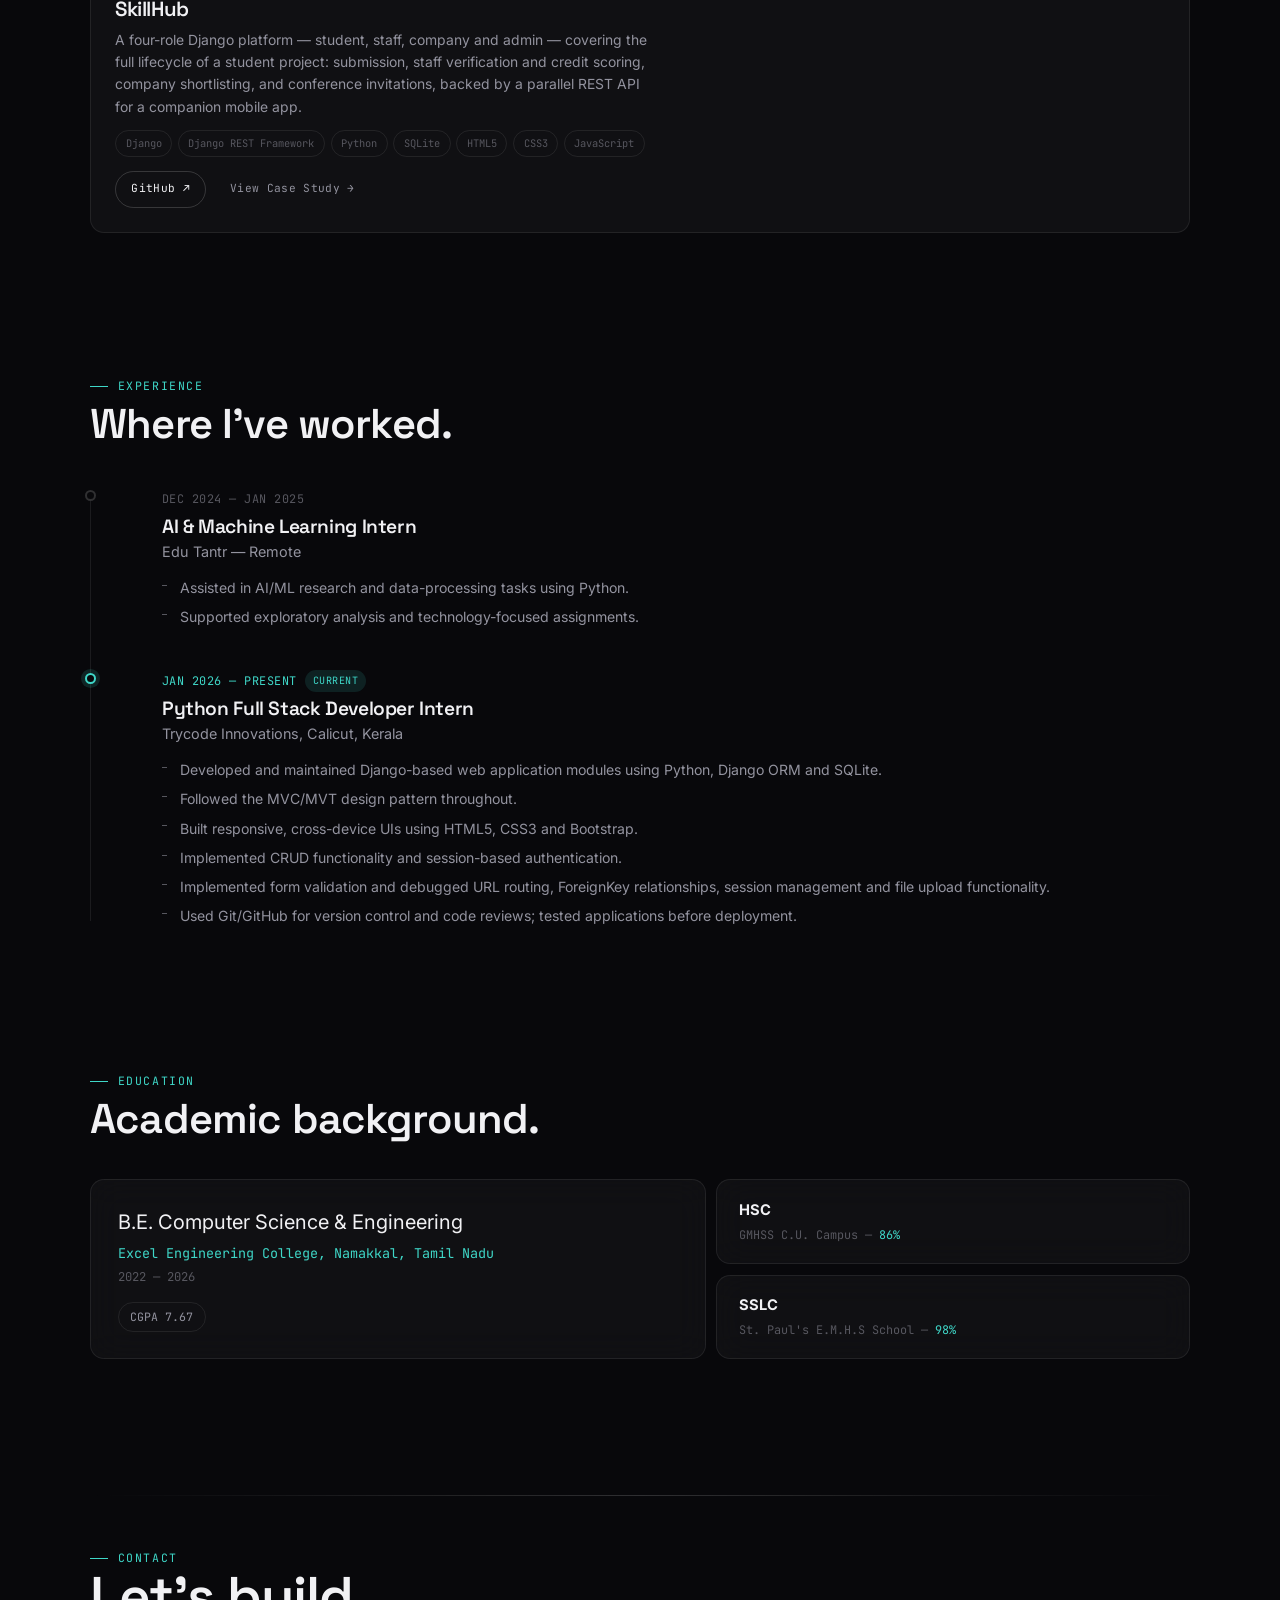
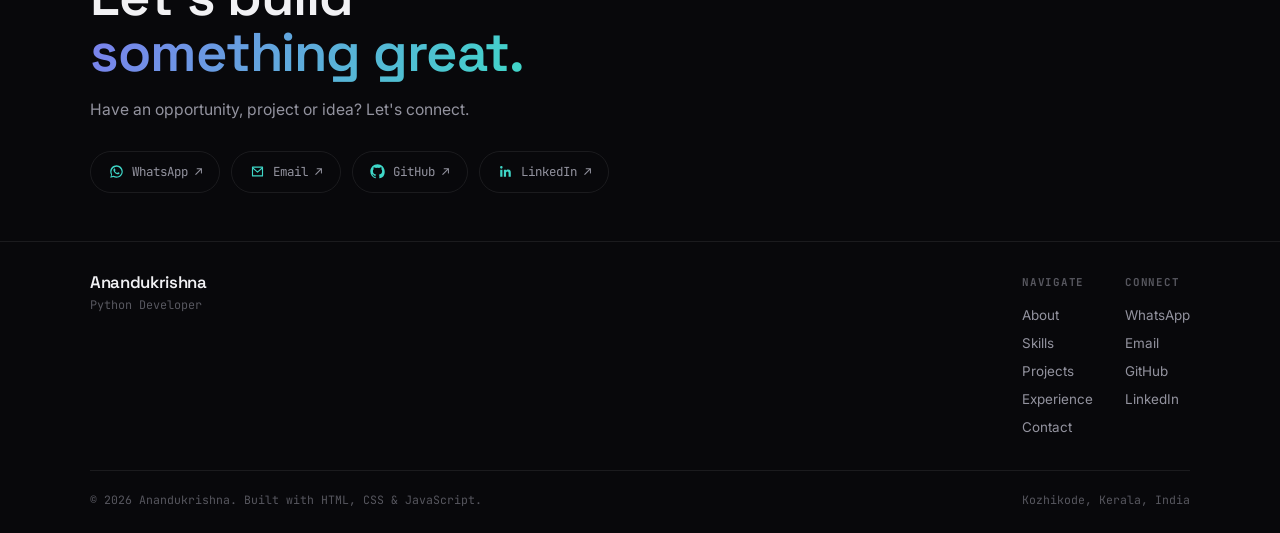
==== commit feca9187: "align1" ====
--- a/index.html
+++ b/index.html
@@ -140,24 +140,6 @@
             <a href="assets/resume/Anandukrishna_Python_Developer_Resume.pdf" id="view-resume" target="_blank" rel="noopener" class="btn btn-outline">View Resume</a>
             <a href="#contact" class="btn btn-outline">Get In Touch</a>
           </div>
-          <!-- <div class="hero-socials">
-            <a href="https://github.com/anandukrrishna" target="_blank" rel="noopener">
-              <svg viewBox="0 0 24 24" fill="currentColor" aria-hidden="true"><path d="M12 .5C5.65.5.5 5.65.5 12c0 5.08 3.29 9.39 7.86 10.91.58.1.79-.25.79-.56 0-.28-.01-1.02-.02-2-3.2.7-3.88-1.54-3.88-1.54-.52-1.34-1.28-1.7-1.28-1.7-1.05-.72.08-.7.08-.7 1.16.08 1.77 1.2 1.77 1.2 1.03 1.77 2.71 1.26 3.37.96.1-.75.4-1.26.73-1.55-2.56-.29-5.25-1.28-5.25-5.7 0-1.26.45-2.29 1.19-3.1-.12-.29-.52-1.46.11-3.05 0 0 .97-.31 3.18 1.18a11 11 0 0 1 5.79 0c2.2-1.49 3.17-1.18 3.17-1.18.64 1.59.24 2.76.12 3.05.74.81 1.18 1.84 1.18 3.1 0 4.43-2.69 5.4-5.26 5.69.41.36.78 1.08.78 2.17 0 1.56-.02 2.82-.02 3.2 0 .31.21.67.8.56A10.52 10.52 0 0 0 23.5 12c0-6.35-5.15-11.5-11.5-11.5z"/></svg>
-              GitHub
-            </a>
-            <a href="https://linkedin.com/in/anandukrishnavp88" target="_blank" rel="noopener">
-              <svg viewBox="0 0 24 24" fill="currentColor" aria-hidden="true"><path d="M20.45 20.45h-3.55v-5.57c0-1.33-.02-3.03-1.85-3.03-1.86 0-2.14 1.45-2.14 2.94v5.66H9.36V9h3.41v1.56h.05c.48-.9 1.63-1.85 3.36-1.85 3.6 0 4.27 2.37 4.27 5.45v6.29zM5.34 7.43a2.06 2.06 0 1 1 0-4.12 2.06 2.06 0 0 1 0 4.12zM7.12 20.45H3.56V9h3.56v11.45z"/></svg>
-              LinkedIn
-            </a>
-            <a href="https://wa.me/918921303751" target="_blank" rel="noopener">
-              <svg viewBox="0 0 24 24" fill="currentColor" aria-hidden="true"><path d="M12.02 2C6.5 2 2 6.48 2 12c0 1.85.5 3.58 1.36 5.07L2 22l5.07-1.33A9.94 9.94 0 0 0 12.02 22c5.52 0 10-4.48 10-10s-4.48-10-10-10zm0 18.13c-1.6 0-3.13-.44-4.44-1.24l-.32-.19-3.15.83.84-3.07-.21-.32A8.12 8.12 0 1 1 20.15 12c0 4.5-3.63 8.13-8.13 8.13zm4.5-6.1c-.25-.12-1.45-.72-1.68-.8-.23-.08-.39-.12-.56.12-.16.25-.64.8-.78.96-.14.16-.29.18-.53.06-.25-.12-1.05-.39-2-1.23-.74-.66-1.24-1.48-1.39-1.73-.14-.25-.02-.38.11-.5.11-.11.25-.29.37-.43.12-.15.16-.25.24-.41.08-.17.04-.31-.02-.43-.06-.12-.56-1.36-.77-1.86-.2-.49-.41-.42-.56-.43-.14-.01-.31-.01-.47-.01-.16 0-.43.06-.65.31-.23.25-.85.83-.85 2.03s.87 2.36 1 2.52c.12.16 1.7 2.6 4.13 3.64.58.25 1.03.4 1.38.51.58.18 1.11.16 1.53.1.47-.07 1.45-.59 1.65-1.16.2-.57.2-1.06.14-1.16-.06-.1-.22-.16-.47-.28z"/></svg>
-              WhatsApp
-            </a>
-            <a href="mailto:anandukrrishna@gmail.com">
-              <svg viewBox="0 0 24 24" fill="none" stroke="currentColor" stroke-width="1.8" stroke-linecap="round" stroke-linejoin="round" aria-hidden="true"><path d="M4 5h16v14H4z"/><path d="m4 6 8 7 8-7"/></svg>
-              Email
-            </a>
-          </div> -->
         </div>
 
         <div class="glass terminal" aria-hidden="true">
@@ -184,7 +166,6 @@
         <div class="stat-cell"><span class="stat-num">2026</span><span class="stat-label">Graduating</span></div>
       </div>
     </div>
-    <div class="hero-scroll-cue"><span class="scroll-line"></span>SCROLL</div>
   </section>
 
   <!-- ============ ABOUT ============ -->
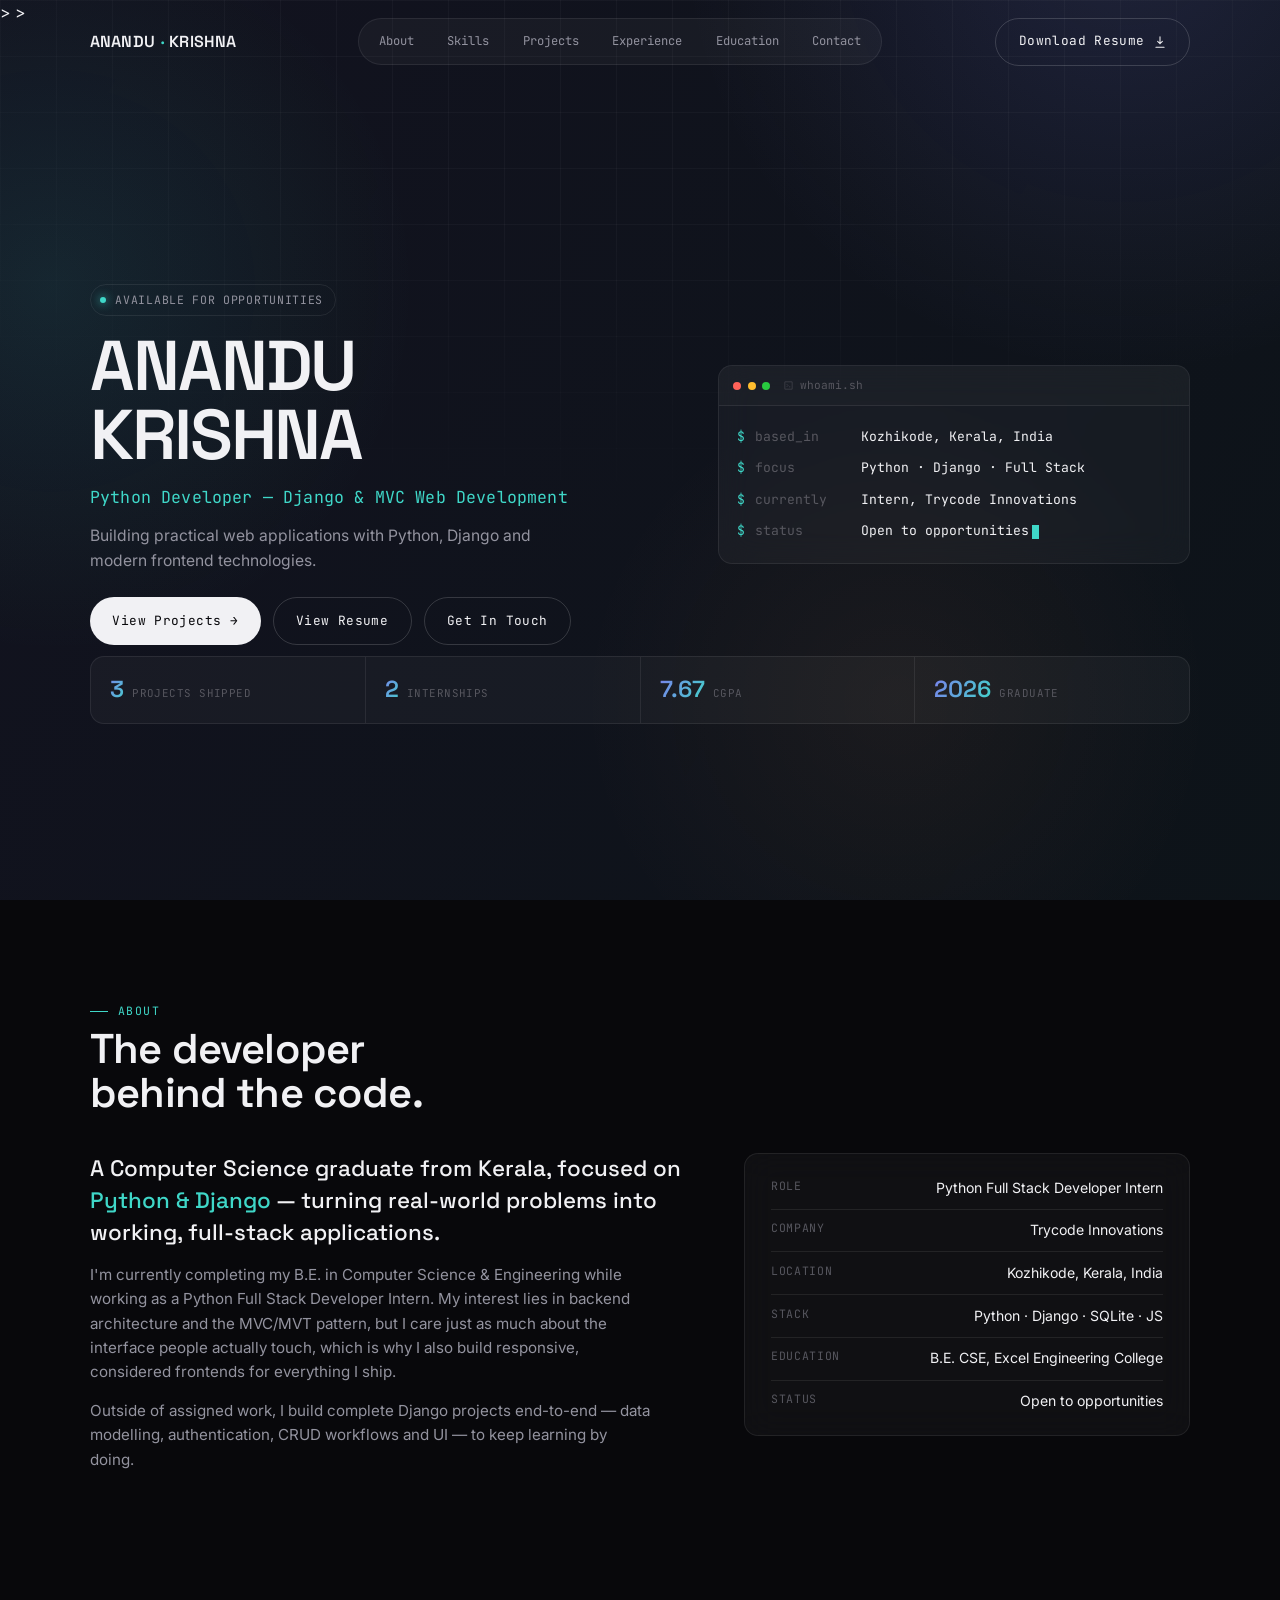
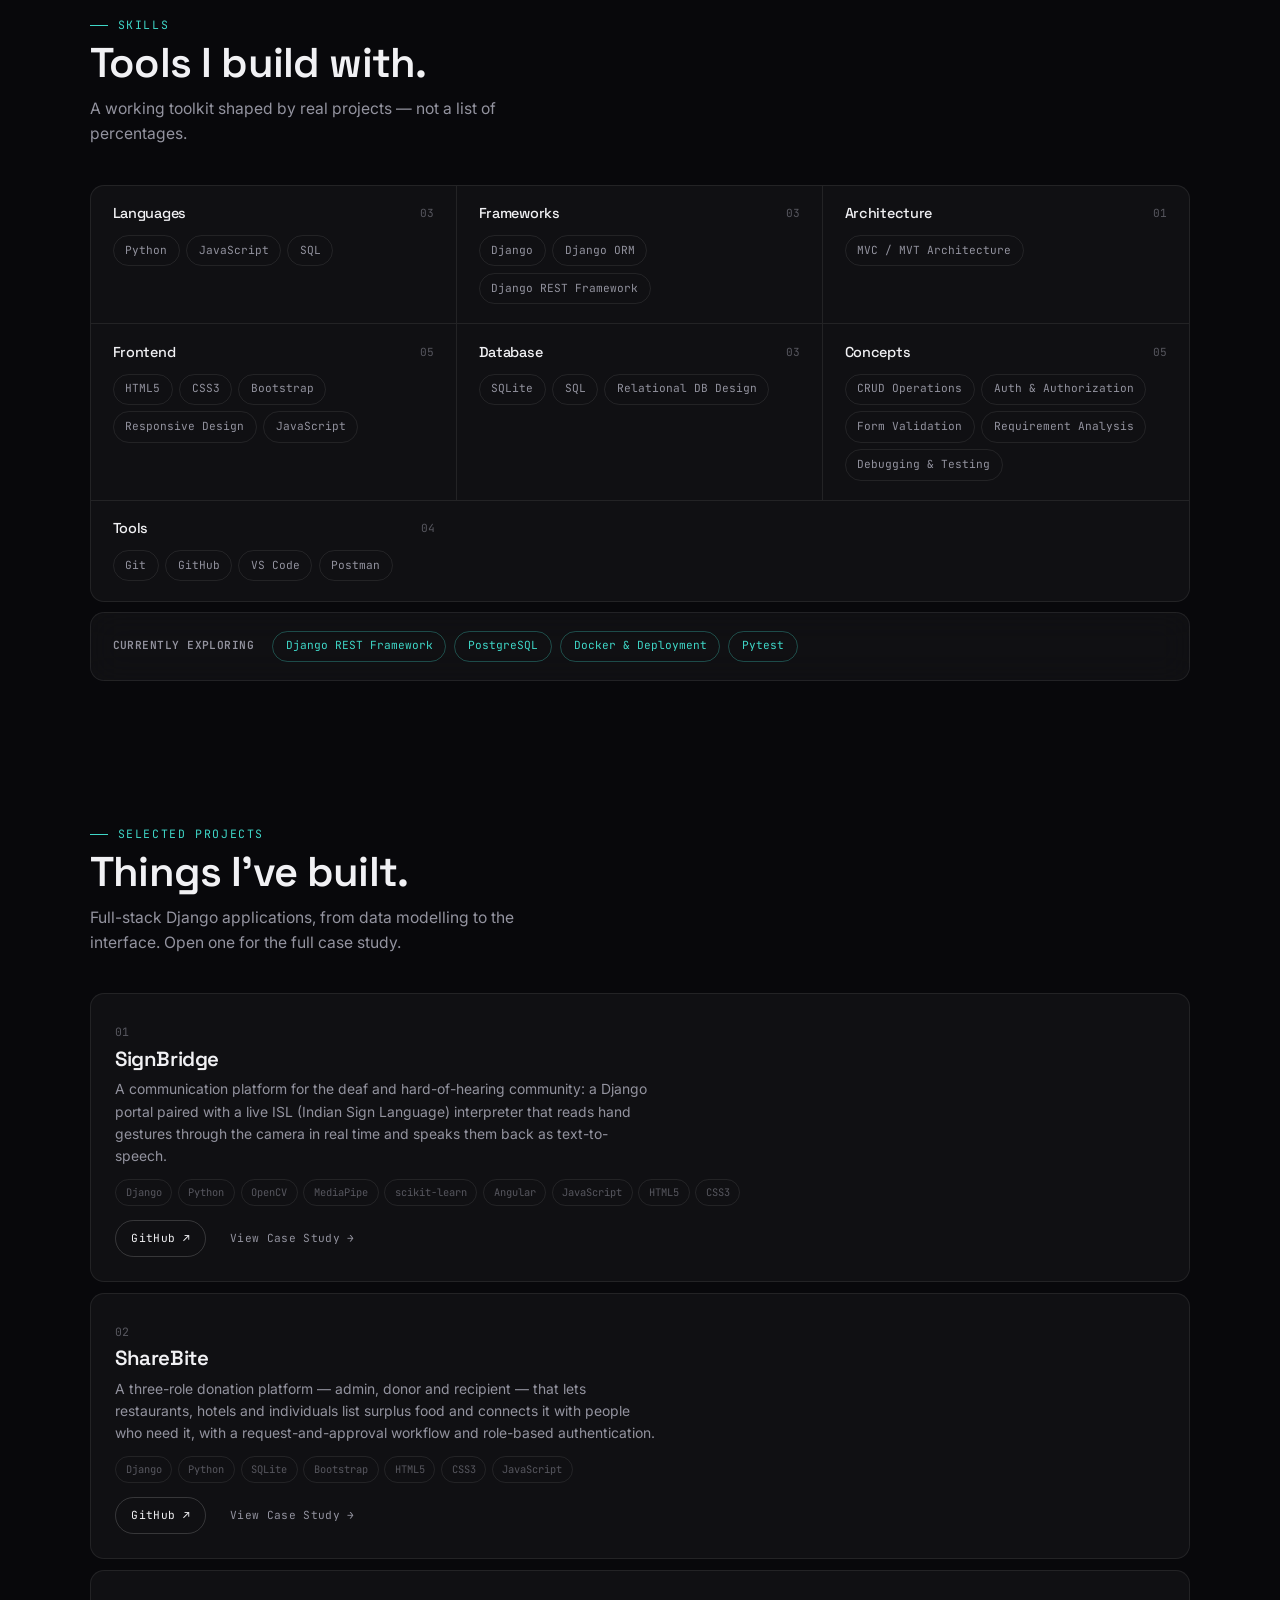
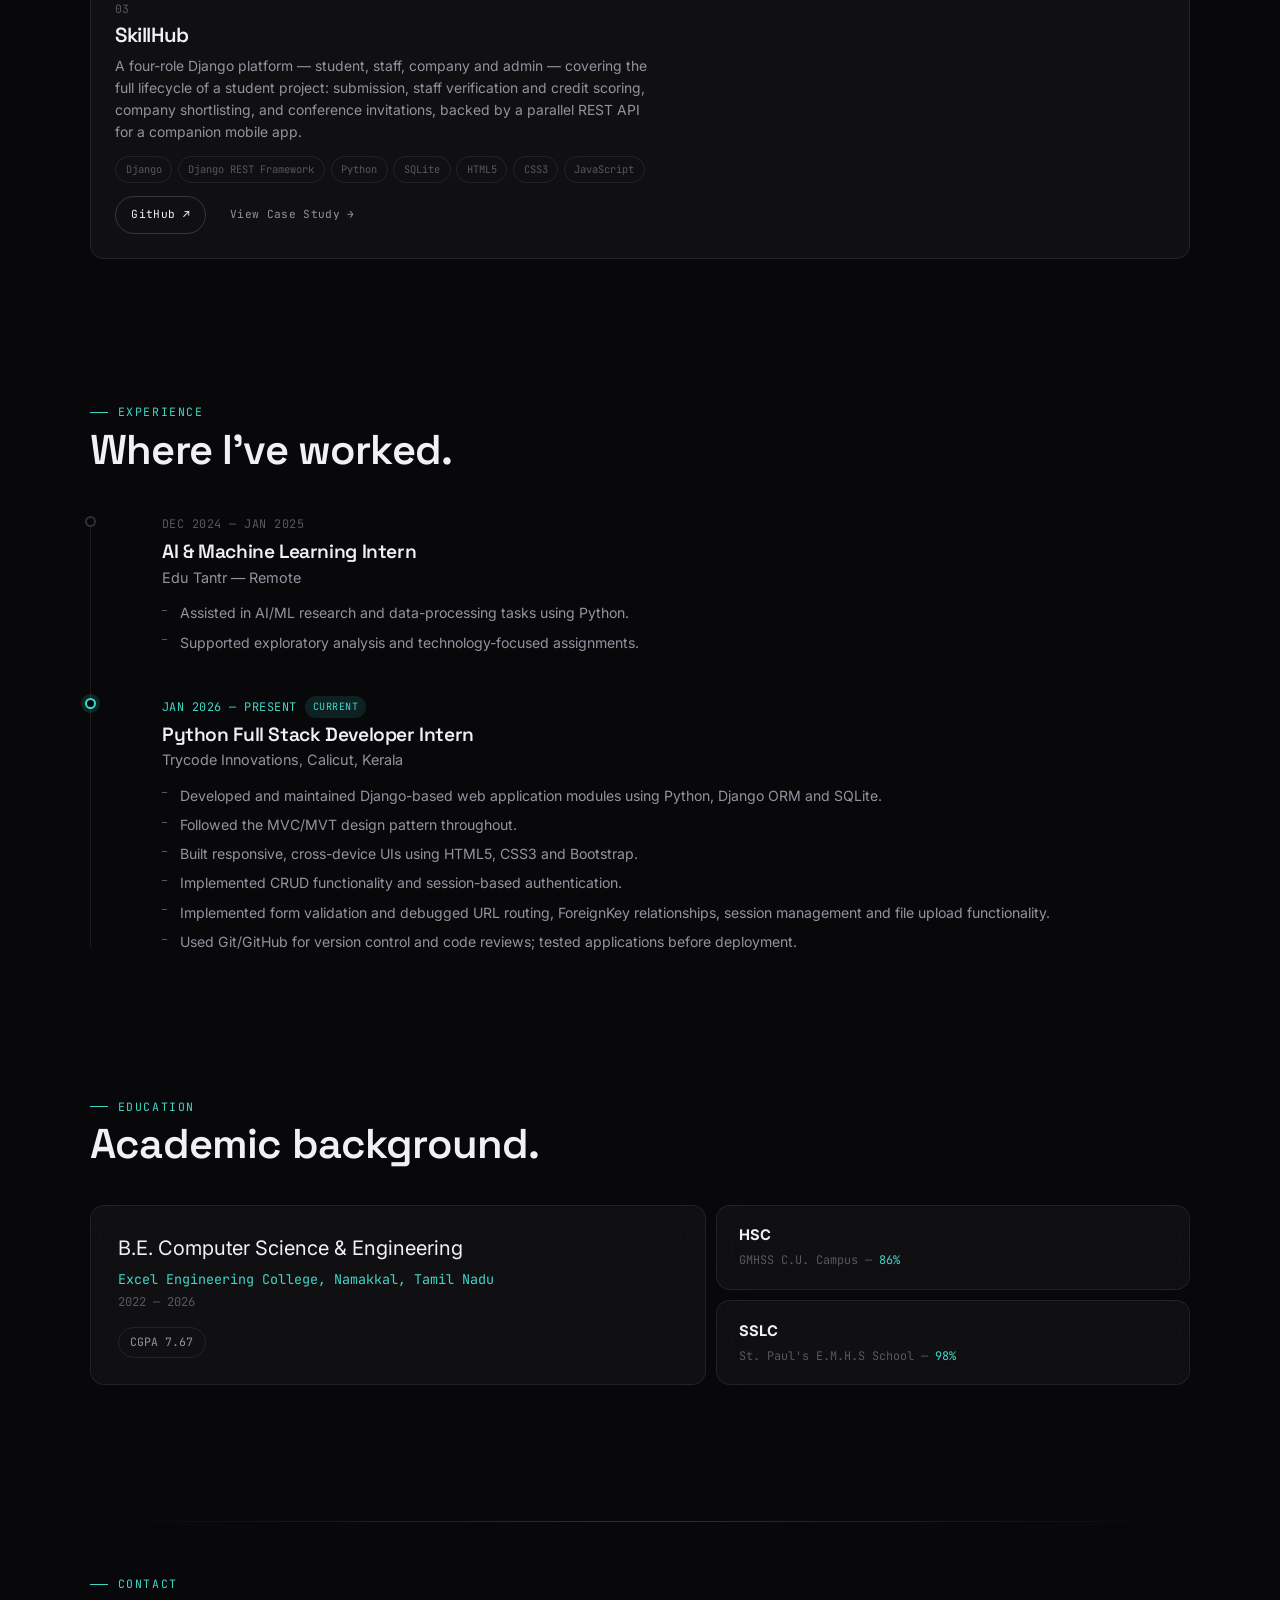
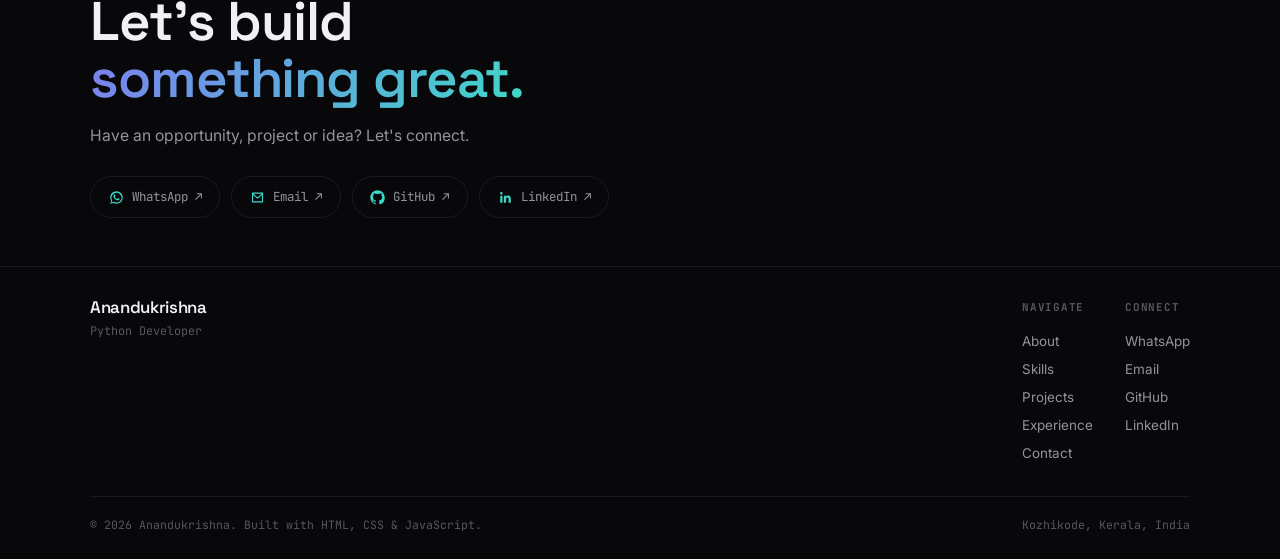
==== commit 3e13c915: "index fix" ====
--- a/index.html
+++ b/index.html
@@ -6,20 +6,20 @@
 <title>Anandukrishna — Python Developer | Django &amp; Full Stack Web Development</title>
 <meta name="description" content="Portfolio of Anandukrishna, a Python developer specializing in Django and full-stack web development. Explore projects including SignBridge, ShareBite and SkillHub.">
 <meta name="author" content="Anandukrishna">
-<link rel="canonical" href="https://anandukrishnavp.example.com/">
+<link rel="canonical" href="https://anandukrrishna.vercel.app/">
 
 <!-- Open Graph -->
 <meta property="og:type" content="website">
 <meta property="og:title" content="Anandukrishna — Python Developer">
 <meta property="og:description" content="Python / Django developer building practical, full-stack web applications.">
-<meta property="og:url" content="https://anandukrishnavp.example.com/">
-<meta property="og:image" content="assets/images/og-cover.jpg">
+<meta property="og:url" content="https://anandukrrishna.vercel.app/">
+<meta property="og:image" content="https://anandukrrishna.vercel.app/assets/images/og-cover.jpg">>
 
 <!-- Twitter -->
 <meta name="twitter:card" content="summary_large_image">
 <meta name="twitter:title" content="Anandukrishna — Python Developer">
 <meta name="twitter:description" content="Python / Django developer building practical, full-stack web applications.">
-<meta name="twitter:image" content="assets/images/og-cover.jpg">
+<meta name="twitter:image" content="https://anandukrrishna.vercel.app/assets/images/og-cover.jpg">>
 
 <link rel="icon" href="assets/icons/favicon.svg" type="image/svg+xml">
 <link rel="manifest" href="site.webmanifest">
@@ -39,7 +39,7 @@
   "name": "Anandukrishna",
   "jobTitle": "Python Developer",
   "email": "mailto:anandukrrishna@gmail.com",
-  "url": "https://anandukrishnavp.example.com/",
+  "url": "https://anandukrrishna.vercel.app/",
   "sameAs": [
     "https://linkedin.com/in/anandukrishnavp88",
     "https://github.com/anandukrrishna"
@@ -163,7 +163,7 @@
         <div class="stat-cell"><span class="stat-num">3</span><span class="stat-label">Projects Shipped</span></div>
         <div class="stat-cell"><span class="stat-num">2</span><span class="stat-label">Internships</span></div>
         <div class="stat-cell"><span class="stat-num">7.67</span><span class="stat-label">CGPA</span></div>
-        <div class="stat-cell"><span class="stat-num">2026</span><span class="stat-label">Graduating</span></div>
+        <div class="stat-cell"><span class="stat-num">2026</span><span class="stat-label">Graduate</span></div>
       </div>
     </div>
   </section>
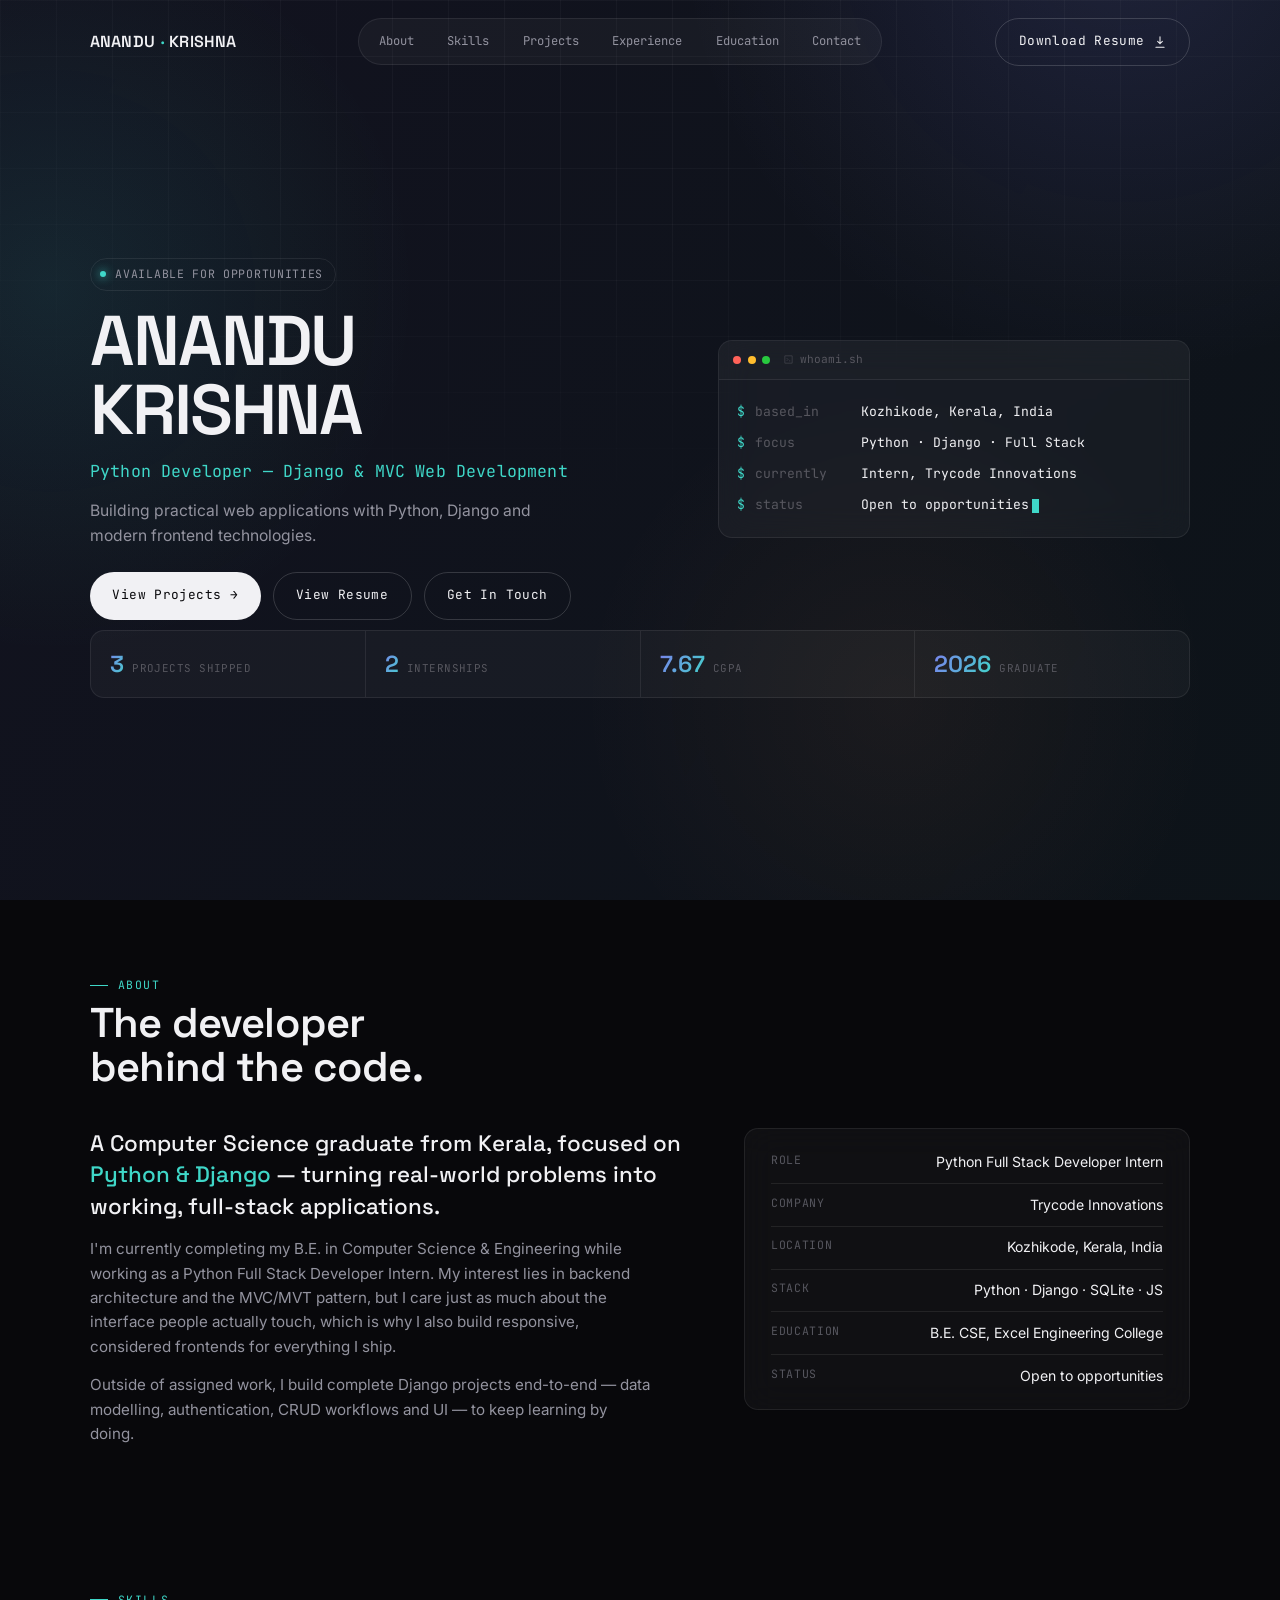
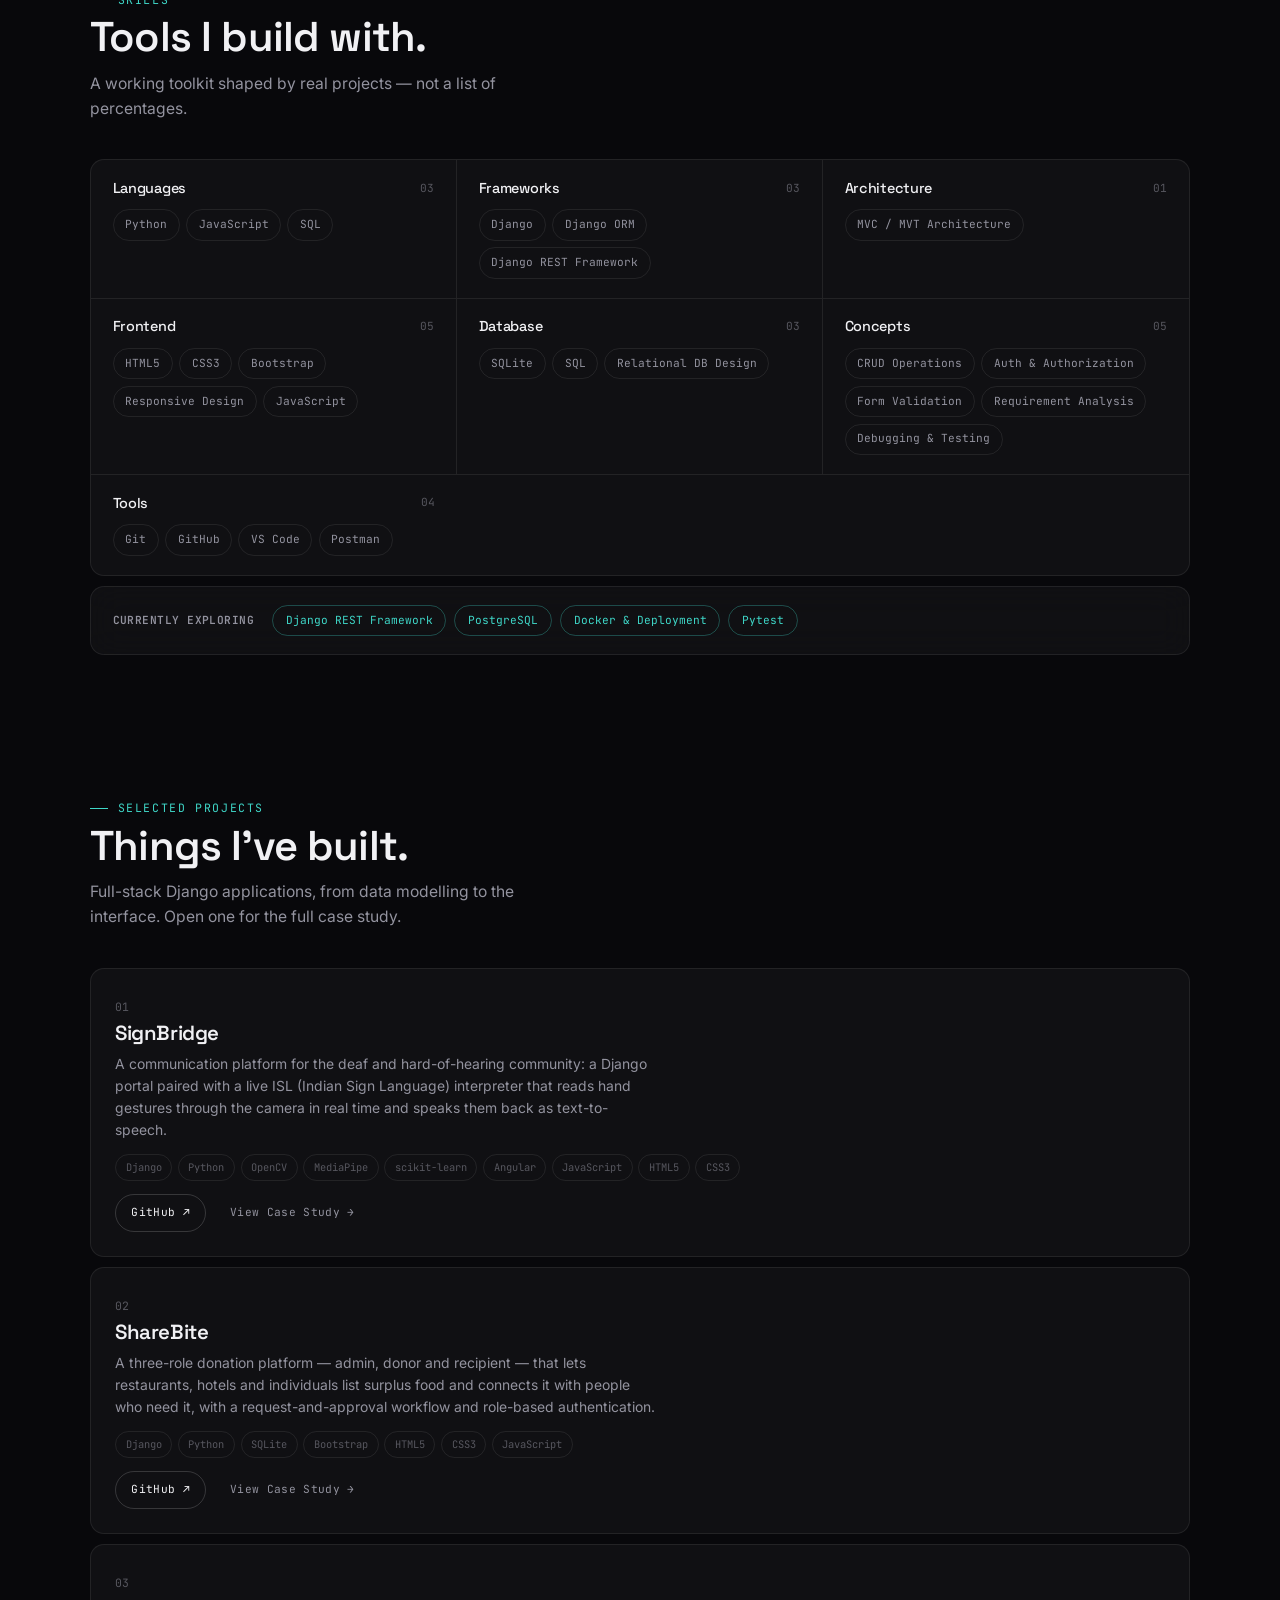
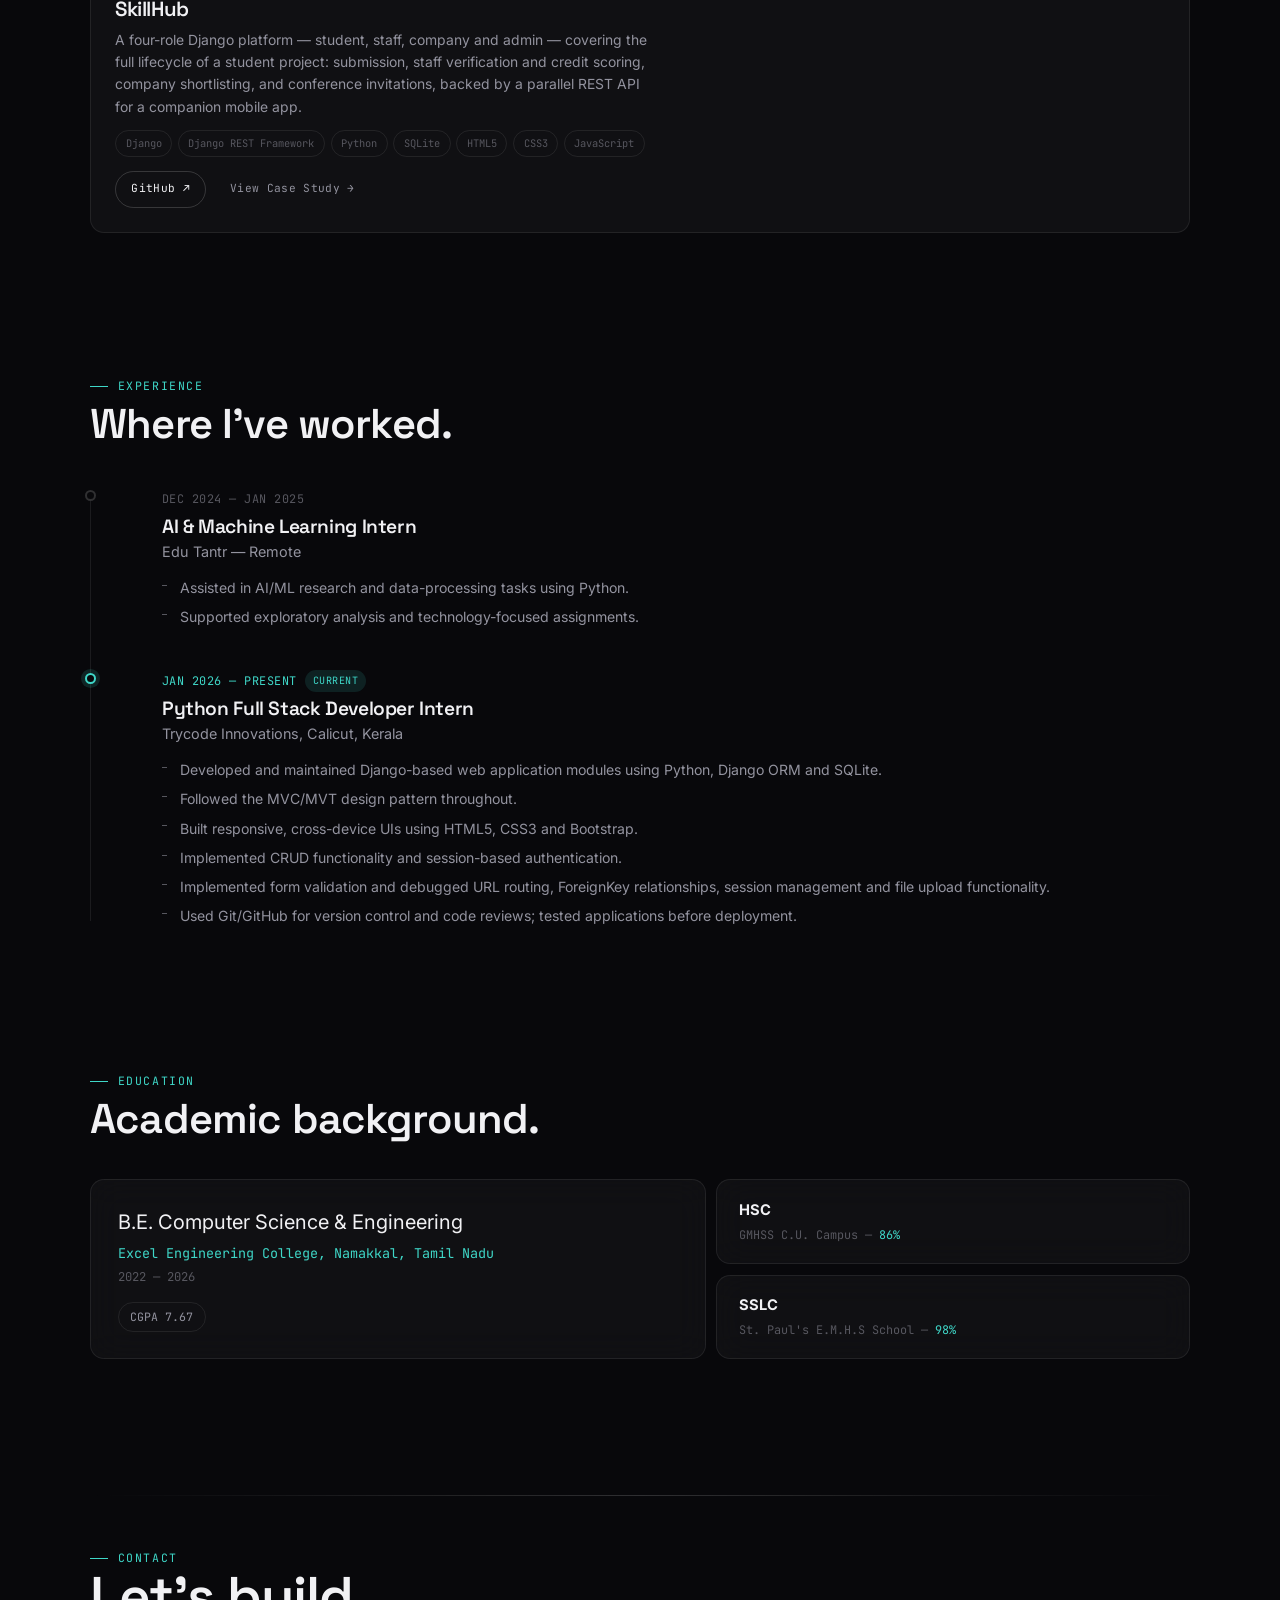
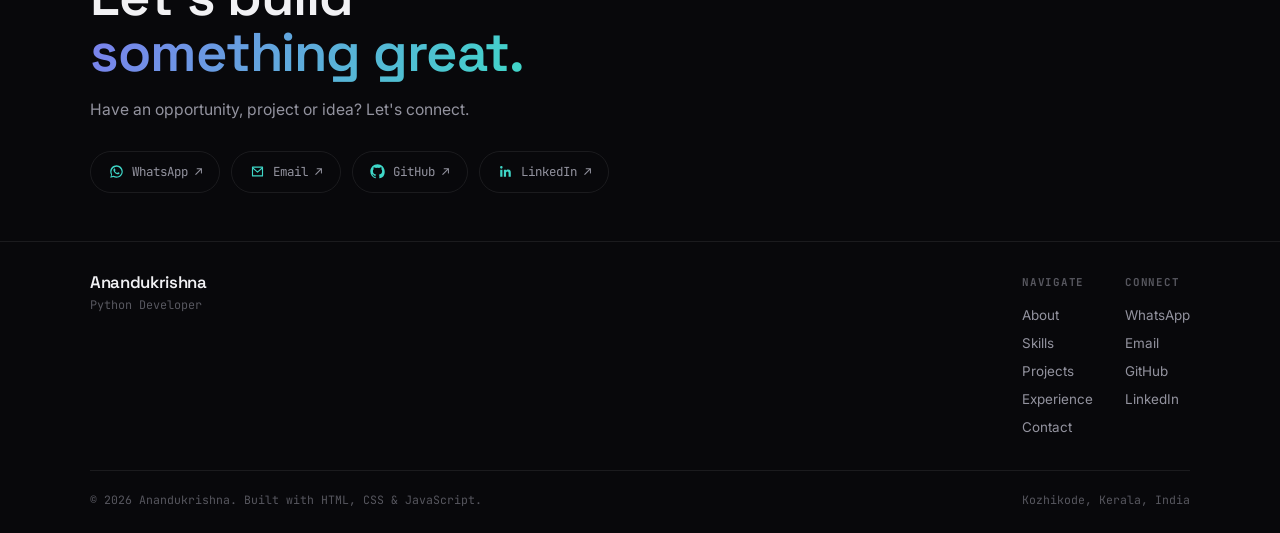
==== commit 7a5f4e23: "index fix2" ====
--- a/index.html
+++ b/index.html
@@ -13,13 +13,13 @@
 <meta property="og:title" content="Anandukrishna — Python Developer">
 <meta property="og:description" content="Python / Django developer building practical, full-stack web applications.">
 <meta property="og:url" content="https://anandukrrishna.vercel.app/">
-<meta property="og:image" content="https://anandukrrishna.vercel.app/assets/images/og-cover.jpg">>
+<meta property="og:image" content="https://anandukrrishna.vercel.app/assets/images/og-cover.jpg">
 
 <!-- Twitter -->
 <meta name="twitter:card" content="summary_large_image">
 <meta name="twitter:title" content="Anandukrishna — Python Developer">
 <meta name="twitter:description" content="Python / Django developer building practical, full-stack web applications.">
-<meta name="twitter:image" content="https://anandukrrishna.vercel.app/assets/images/og-cover.jpg">>
+<meta name="twitter:image" content="https://anandukrrishna.vercel.app/assets/images/og-cover.jpg">
 
 <link rel="icon" href="assets/icons/favicon.svg" type="image/svg+xml">
 <link rel="manifest" href="site.webmanifest">
